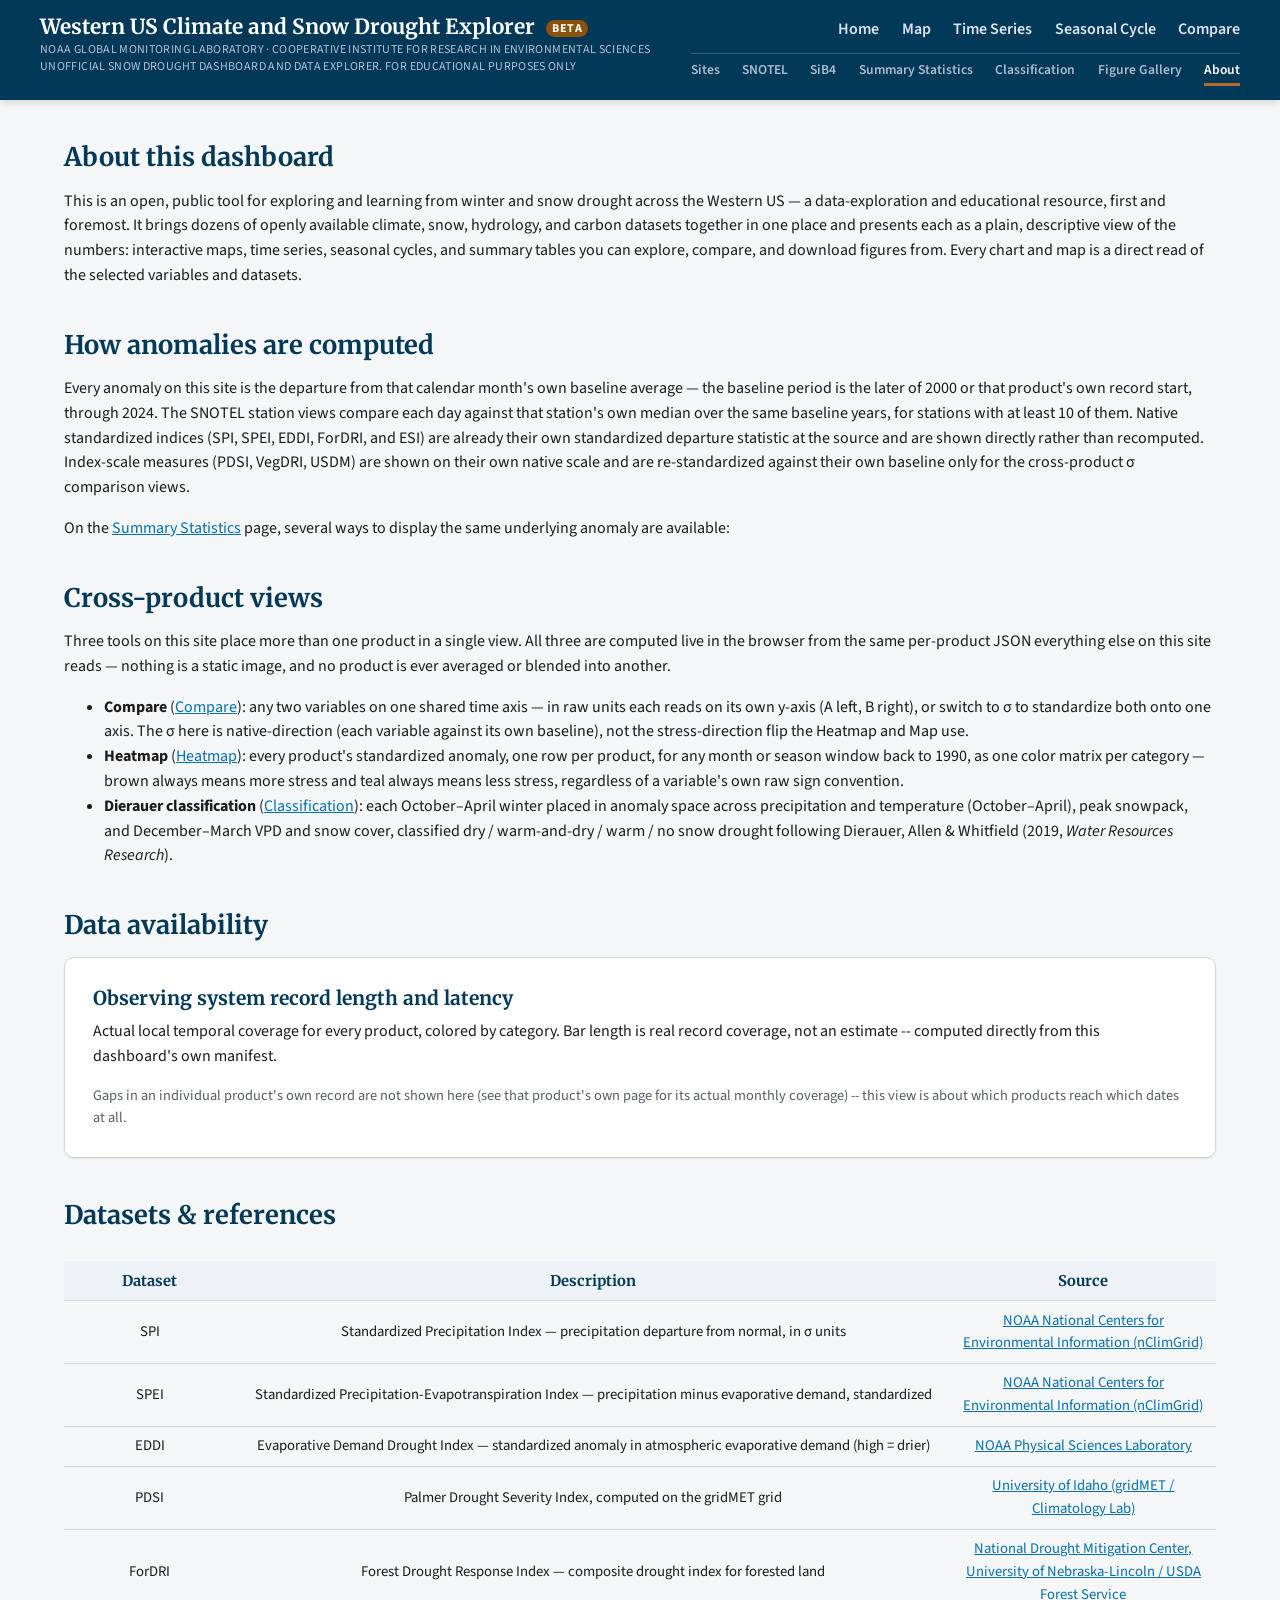
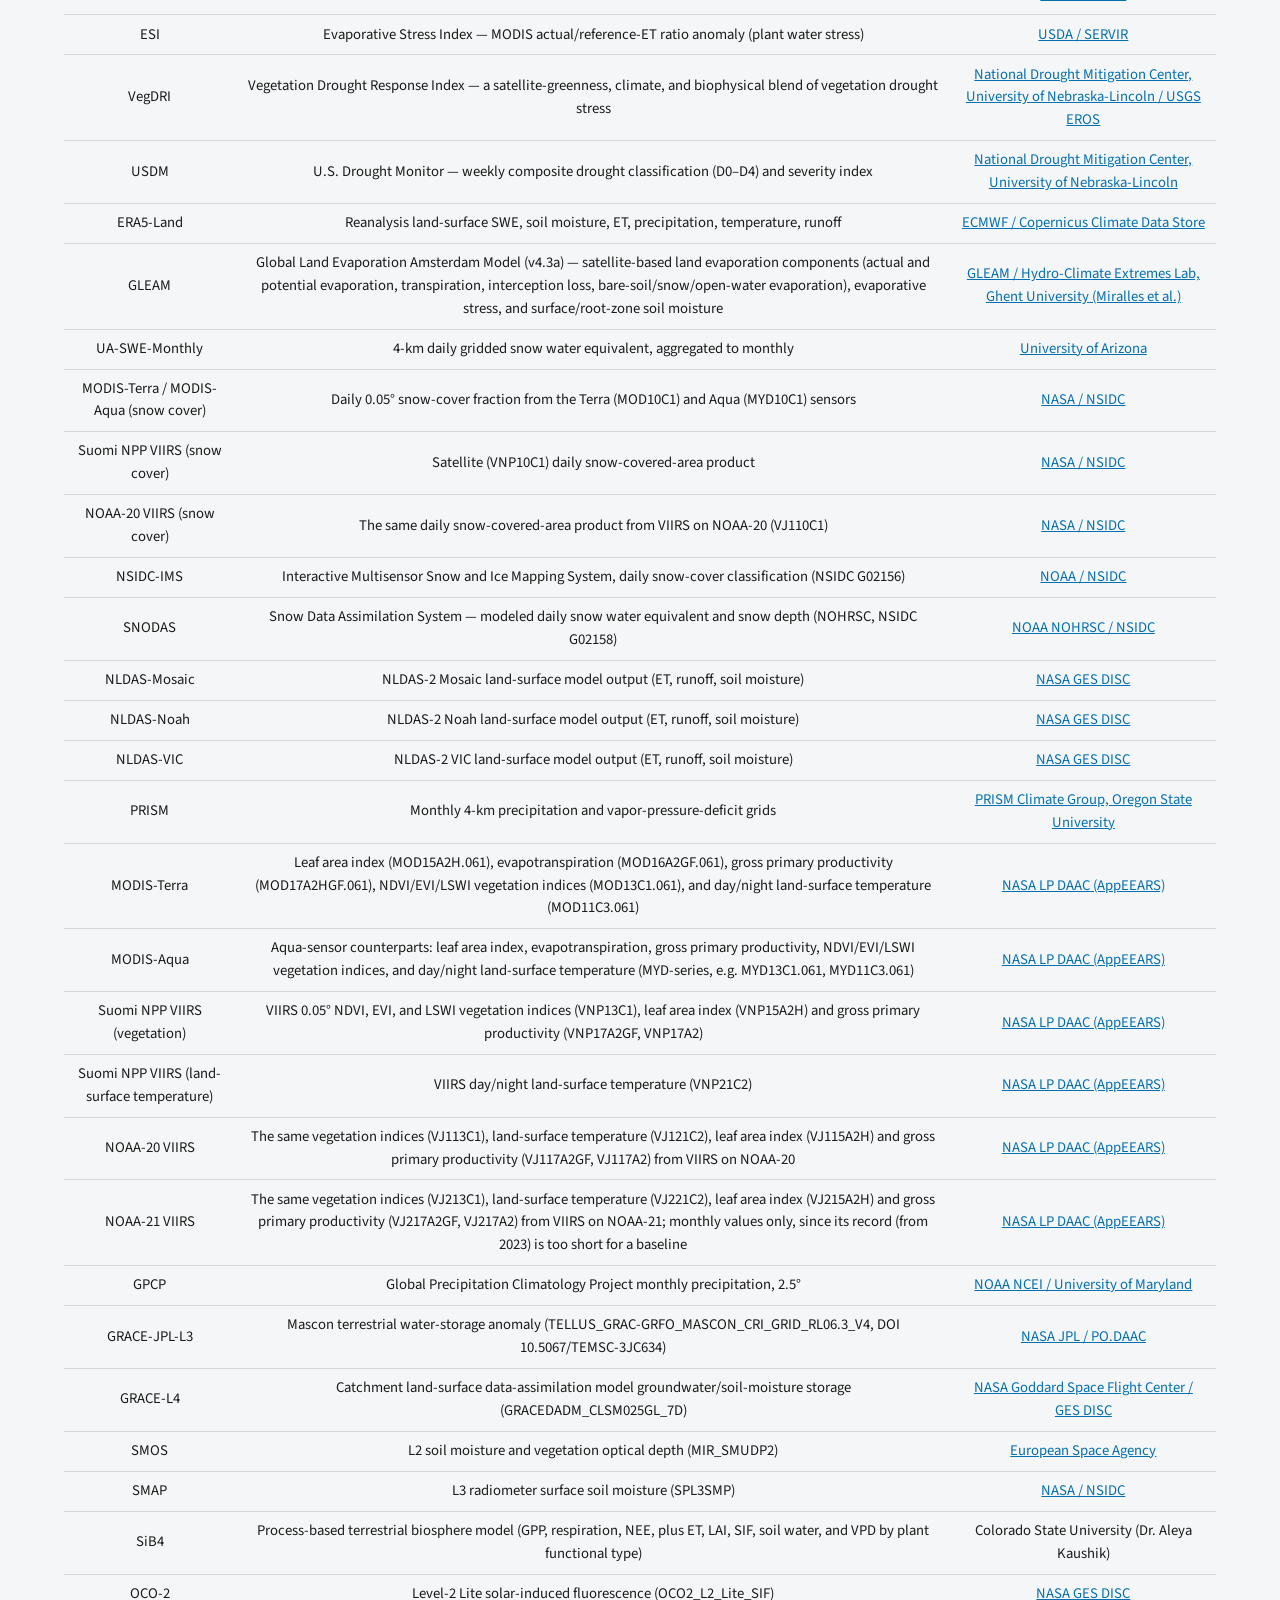
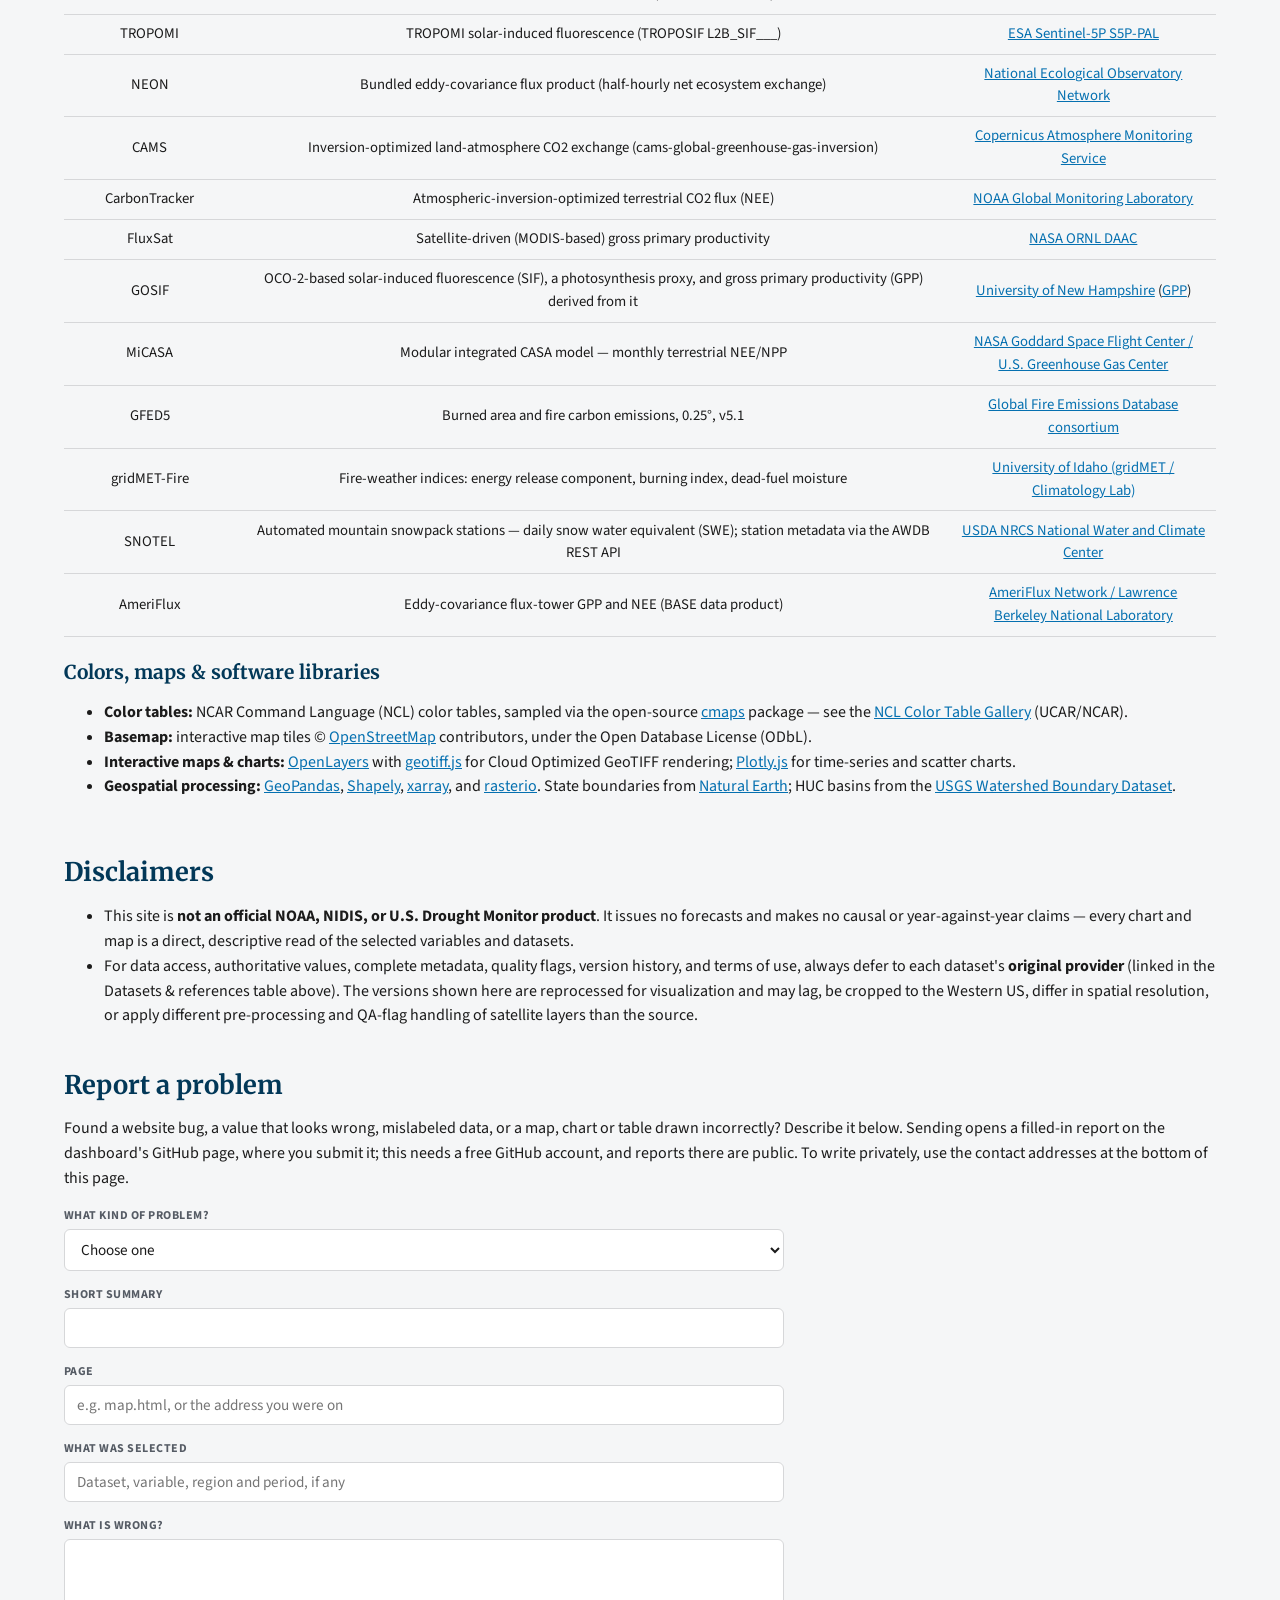
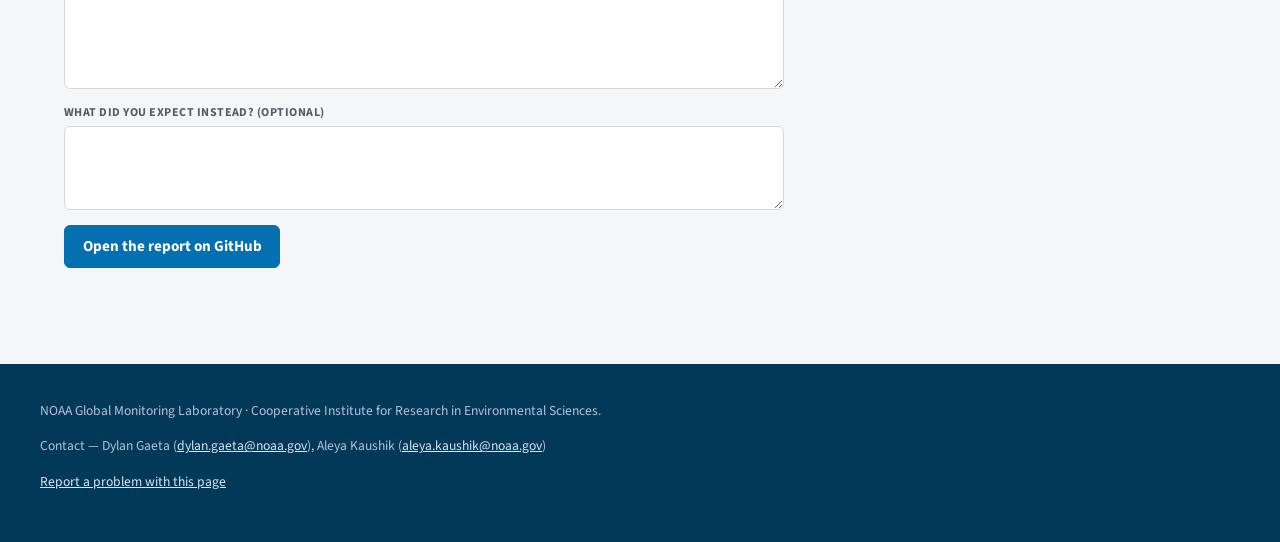
==== about.html @ 4534edc2 "Problem-report form on the About page: opens a filled-in GitHub issue (feedback issue form, feedback" ====
<!DOCTYPE html>
<html lang="en">
<head>
<meta charset="UTF-8">
<meta name="viewport" content="width=device-width, initial-scale=1.0">
<meta name="description" content="Methodology, data sources, and references for the Western US Climate and Snow Drought Explorer -- an unofficial, descriptive-only research dashboard.">
<title>About &mdash; Western US Climate and Snow Drought Explorer</title>
<link rel="icon" href="data:image/svg+xml,%3Csvg xmlns='http://www.w3.org/2000/svg' viewBox='0 0 24 24'%3E%3Cg stroke='%23162e51' stroke-width='2' stroke-linecap='round'%3E%3Cline x1='12' y1='2' x2='12' y2='22'/%3E%3Cline x1='4' y1='6' x2='20' y2='18'/%3E%3Cline x1='4' y1='18' x2='20' y2='6'/%3E%3C/g%3E%3C/svg%3E">
<link rel="preconnect" href="https://fonts.googleapis.com">
<link href="https://fonts.googleapis.com/css2?family=Source+Sans+Pro:wght@400;600;700&family=Merriweather:wght@700;900&display=swap" rel="stylesheet">
<link rel="stylesheet" href="css/style.css?v=5ee17f231b">
<script src="https://cdn.plot.ly/plotly-2.35.2.min.js"></script>
</head>
<body>

<header class="site-header">
  <div class="header-inner">
    <h1 class="wordmark-h1"><a class="wordmark" href="home.html">Western US Climate and Snow Drought Explorer <span class="beta-tag">BETA</span>
      <small>NOAA Global Monitoring Laboratory &middot; Cooperative Institute for Research in Environmental Sciences</small>
      <small>Unofficial snow drought dashboard and data explorer. For educational purposes only</small>
    </a></h1>
    <button class="nav-toggle" id="nav-toggle" type="button" aria-label="Toggle navigation" aria-expanded="false" aria-controls="site-nav"><span></span><span></span><span></span></button>
        <nav class="site-nav" id="site-nav">
      <div class="nav-primary">
        <a href="home.html">Home</a>
        <a href="map.html">Map</a>
        <a href="explore.html">Time Series</a>
        <a href="seasonal.html">Seasonal Cycle</a>
        <a href="compare.html">Compare</a>
      </div>
      <div class="nav-secondary">
        <a href="sites.html">Sites</a>
        <a href="snotel.html">SNOTEL</a>
        <a href="sib4.html">SiB4</a>
        <a href="data.html">Summary Statistics</a>
        <a href="classification.html">Classification</a>
        <a href="gallery.html">Figure Gallery</a>
        <a href="about.html" class="active">About</a>
      </div>
    </nav>
  </div>
</header>

<main>

  <section id="what-this-is">
    <h2>About this dashboard</h2>
    <p>
      This is an open, public tool for exploring and learning from winter and
      snow drought across the Western US &mdash; a data-exploration and
      educational resource, first and foremost. It brings dozens of openly
      available climate, snow, hydrology, and carbon datasets together in one
      place and presents each as a plain, descriptive view of the numbers:
      interactive maps, time series, seasonal cycles, and summary tables you
      can explore, compare, and download figures from. Every chart and map is a
      direct read of the selected variables and datasets.
    </p>
  </section>

  <section id="methodology">
    <h2>How anomalies are computed</h2>
    <p>
      Every anomaly on this site is the departure from that calendar
      month's own baseline average &mdash; the baseline period is the
      later of 2000 or that product's own record start, through 2024. The
      SNOTEL station views compare each day against that station's own median
      over the same baseline years, for stations with at least 10 of them.
      Native standardized indices (SPI, SPEI, EDDI, ForDRI, and ESI)
      are already their own standardized departure statistic at the source
      and are shown directly rather than recomputed. Index-scale measures
      (PDSI, VegDRI, USDM) are shown on their own native scale and are
      re-standardized against their own baseline only for the cross-product
      &sigma; comparison views.
    </p>
    <p>
      On the <a href="data.html">Summary Statistics</a> page, several ways to display the
      same underlying anomaly are available:
    </p>
    <ul id="value-type-list"></ul>
  </section>

  <section id="cross-product-methodology">
    <h2>Cross-product views</h2>
    <p>
      Three tools on this site place more than one product in a single view.
      All three are computed live in the browser from the same
      per-product JSON everything else on this site reads &mdash; nothing is
      a static image, and no product is ever averaged or blended into
      another.
    </p>
    <ul>
      <li><strong>Compare</strong>
        (<a href="compare.html">Compare</a>): any two variables on one shared
        time axis &mdash; in raw units each reads on its own y-axis (A left, B
        right), or switch to &sigma; to standardize both onto one axis. The
        &sigma; here is native-direction (each variable against its own
        baseline), not the stress-direction flip the Heatmap and Map use.</li>
      <li><strong>Heatmap</strong> (<a href="heatmaps.html">Heatmap</a>):
        every product's standardized anomaly, one row per product, for any
        month or season window back to 1990, as one color matrix per
        category &mdash; brown always means more stress and teal always means
        less stress, regardless of a variable's own raw sign convention.</li>
      <li><strong>Dierauer classification</strong>
        (<a href="classification.html">Classification</a>): each
        October&ndash;April winter placed in anomaly space across
        precipitation and temperature (October&ndash;April), peak snowpack,
        and December&ndash;March VPD and snow cover, classified dry /
        warm-and-dry / warm
        / no snow drought following Dierauer, Allen &amp; Whitfield (2019,
        <em>Water Resources Research</em>).</li>
    </ul>
  </section>

  <section id="observational-coverage">
    <h2>Data availability</h2>
    <div class="panel finding-card">
      <h3>Observing system record length and latency</h3>
      <p>Actual local temporal coverage for every product,
        colored by category. Bar length is real record coverage, not an
        estimate -- computed directly from this dashboard's own manifest.</p>
      <div id="coverage-chart"></div>
      <p class="finding-note">Gaps in an individual product's own record are not shown here (see that product's own page for its actual monthly coverage) -- this view is about which products reach which dates at all.</p>
    </div>
  </section>

  <section id="references">
    <h2>Datasets &amp; references</h2>
    <div style="overflow-x:auto;">
      <table class="headline-table">
        <thead><tr><th>Dataset</th><th>Description</th><th>Source</th></tr></thead>
        <tbody>
          <tr><td>SPI</td><td>Standardized Precipitation Index &mdash; precipitation departure from normal, in &sigma; units</td><td><a href="https://www.drought.gov/data-maps-tools/us-gridded-standardized-precipitation-index-spi-nclimgrid-monthly" target="_blank" rel="noopener">NOAA National Centers for Environmental Information (nClimGrid)</a></td></tr>
          <tr><td>SPEI</td><td>Standardized Precipitation-Evapotranspiration Index &mdash; precipitation minus evaporative demand, standardized</td><td><a href="https://www.drought.gov/data-maps-tools/us-gridded-standardized-precipitation-index-spei-nclimgrid-monthly" target="_blank" rel="noopener">NOAA National Centers for Environmental Information (nClimGrid)</a></td></tr>
          <tr><td>EDDI</td><td>Evaporative Demand Drought Index &mdash; standardized anomaly in atmospheric evaporative demand (high = drier)</td><td><a href="https://psl.noaa.gov/eddi/" target="_blank" rel="noopener">NOAA Physical Sciences Laboratory</a></td></tr>
          <tr><td>PDSI</td><td>Palmer Drought Severity Index, computed on the gridMET grid</td><td><a href="https://www.drought.gov/data-maps-tools/us-gridded-palmer-drought-severity-index-pdsi-gridmet" target="_blank" rel="noopener">University of Idaho (gridMET / Climatology Lab)</a></td></tr>
          <tr><td>ForDRI</td><td>Forest Drought Response Index &mdash; composite drought index for forested land</td><td><a href="https://fordri.unl.edu" target="_blank" rel="noopener">National Drought Mitigation Center, University of Nebraska-Lincoln / USDA Forest Service</a></td></tr>
          <tr><td>ESI</td><td>Evaporative Stress Index &mdash; MODIS actual/reference-ET ratio anomaly (plant water stress)</td><td><a href="https://gis1.servirglobal.net/data/esi" target="_blank" rel="noopener">USDA / SERVIR</a></td></tr>
          <tr><td>VegDRI</td><td>Vegetation Drought Response Index &mdash; a satellite-greenness, climate, and biophysical blend of vegetation drought stress</td><td><a href="https://vegdri.unl.edu/" target="_blank" rel="noopener">National Drought Mitigation Center, University of Nebraska-Lincoln / USGS EROS</a></td></tr>
          <tr><td>USDM</td><td>U.S. Drought Monitor &mdash; weekly composite drought classification (D0&ndash;D4) and severity index</td><td><a href="https://droughtmonitor.unl.edu/" target="_blank" rel="noopener">National Drought Mitigation Center, University of Nebraska-Lincoln</a></td></tr>
          <tr><td>ERA5-Land</td><td>Reanalysis land-surface SWE, soil moisture, ET, precipitation, temperature, runoff</td><td><a href="https://cds.climate.copernicus.eu/" target="_blank" rel="noopener">ECMWF / Copernicus Climate Data Store</a></td></tr>
          <tr><td>GLEAM</td><td>Global Land Evaporation Amsterdam Model (v4.3a) &mdash; satellite-based land evaporation components (actual and potential evaporation, transpiration, interception loss, bare-soil/snow/open-water evaporation), evaporative stress, and surface/root-zone soil moisture</td><td><a href="https://www.gleam.eu/" target="_blank" rel="noopener">GLEAM / Hydro-Climate Extremes Lab, Ghent University (Miralles et al.)</a></td></tr>
          <tr><td>UA-SWE-Monthly</td><td>4-km daily gridded snow water equivalent, aggregated to monthly</td><td><a href="https://climate.arizona.edu/data/UA_SWE/DailyData_4km" target="_blank" rel="noopener">University of Arizona</a></td></tr>
          <tr><td>MODIS-Terra / MODIS-Aqua (snow cover)</td><td>Daily 0.05&deg; snow-cover fraction from the Terra (MOD10C1) and Aqua (MYD10C1) sensors</td><td><a href="https://nsidc.org/data/mod10c1" target="_blank" rel="noopener">NASA / NSIDC</a></td></tr>
          <tr><td>Suomi NPP VIIRS (snow cover)</td><td>Satellite (VNP10C1) daily snow-covered-area product</td><td><a href="https://nsidc.org/data/vnp10c1" target="_blank" rel="noopener">NASA / NSIDC</a></td></tr>
          <tr><td>NOAA-20 VIIRS (snow cover)</td><td>The same daily snow-covered-area product from VIIRS on NOAA-20 (VJ110C1)</td><td><a href="https://nsidc.org/data/vj110c1" target="_blank" rel="noopener">NASA / NSIDC</a></td></tr>
          <tr><td>NSIDC-IMS</td><td>Interactive Multisensor Snow and Ice Mapping System, daily snow-cover classification (NSIDC G02156)</td><td><a href="https://nsidc.org/data/g02156" target="_blank" rel="noopener">NOAA / NSIDC</a></td></tr>
          <tr><td>SNODAS</td><td>Snow Data Assimilation System &mdash; modeled daily snow water equivalent and snow depth (NOHRSC, NSIDC G02158)</td><td><a href="https://nsidc.org/data/g02158" target="_blank" rel="noopener">NOAA NOHRSC / NSIDC</a></td></tr>
          <tr><td>NLDAS-Mosaic</td><td>NLDAS-2 Mosaic land-surface model output (ET, runoff, soil moisture)</td><td><a href="https://ldas.gsfc.nasa.gov/nldas" target="_blank" rel="noopener">NASA GES DISC</a></td></tr>
          <tr><td>NLDAS-Noah</td><td>NLDAS-2 Noah land-surface model output (ET, runoff, soil moisture)</td><td><a href="https://ldas.gsfc.nasa.gov/nldas" target="_blank" rel="noopener">NASA GES DISC</a></td></tr>
          <tr><td>NLDAS-VIC</td><td>NLDAS-2 VIC land-surface model output (ET, runoff, soil moisture)</td><td><a href="https://ldas.gsfc.nasa.gov/nldas" target="_blank" rel="noopener">NASA GES DISC</a></td></tr>
          <tr><td>PRISM</td><td>Monthly 4-km precipitation and vapor-pressure-deficit grids</td><td><a href="https://prism.oregonstate.edu/" target="_blank" rel="noopener">PRISM Climate Group, Oregon State University</a></td></tr>
          <tr><td>MODIS-Terra</td><td>Leaf area index (MOD15A2H.061), evapotranspiration (MOD16A2GF.061), gross primary productivity (MOD17A2HGF.061), NDVI/EVI/LSWI vegetation indices (MOD13C1.061), and day/night land-surface temperature (MOD11C3.061)</td><td><a href="https://appeears.earthdatacloud.nasa.gov/" target="_blank" rel="noopener">NASA LP DAAC (AppEEARS)</a></td></tr>
          <tr><td>MODIS-Aqua</td><td>Aqua-sensor counterparts: leaf area index, evapotranspiration, gross primary productivity, NDVI/EVI/LSWI vegetation indices, and day/night land-surface temperature (MYD-series, e.g. MYD13C1.061, MYD11C3.061)</td><td><a href="https://appeears.earthdatacloud.nasa.gov/" target="_blank" rel="noopener">NASA LP DAAC (AppEEARS)</a></td></tr>
          <tr><td>Suomi NPP VIIRS (vegetation)</td><td>VIIRS 0.05&deg; NDVI, EVI, and LSWI vegetation indices (VNP13C1), leaf area index (VNP15A2H) and gross primary productivity (VNP17A2GF, VNP17A2)</td><td><a href="https://appeears.earthdatacloud.nasa.gov/" target="_blank" rel="noopener">NASA LP DAAC (AppEEARS)</a></td></tr>
          <tr><td>Suomi NPP VIIRS (land-surface temperature)</td><td>VIIRS day/night land-surface temperature (VNP21C2)</td><td><a href="https://appeears.earthdatacloud.nasa.gov/" target="_blank" rel="noopener">NASA LP DAAC (AppEEARS)</a></td></tr>
          <tr><td>NOAA-20 VIIRS</td><td>The same vegetation indices (VJ113C1), land-surface temperature (VJ121C2), leaf area index (VJ115A2H) and gross primary productivity (VJ117A2GF, VJ117A2) from VIIRS on NOAA-20</td><td><a href="https://appeears.earthdatacloud.nasa.gov/" target="_blank" rel="noopener">NASA LP DAAC (AppEEARS)</a></td></tr>
          <tr><td>NOAA-21 VIIRS</td><td>The same vegetation indices (VJ213C1), land-surface temperature (VJ221C2), leaf area index (VJ215A2H) and gross primary productivity (VJ217A2GF, VJ217A2) from VIIRS on NOAA-21; monthly values only, since its record (from 2023) is too short for a baseline</td><td><a href="https://appeears.earthdatacloud.nasa.gov/" target="_blank" rel="noopener">NASA LP DAAC (AppEEARS)</a></td></tr>
          <tr><td>GPCP</td><td>Global Precipitation Climatology Project monthly precipitation, 2.5&deg;</td><td><a href="https://www.ncei.noaa.gov/products/global-precipitation-climatology-project" target="_blank" rel="noopener">NOAA NCEI / University of Maryland</a></td></tr>
          <tr><td>GRACE-JPL-L3</td><td>Mascon terrestrial water-storage anomaly (TELLUS_GRAC-GRFO_MASCON_CRI_GRID_RL06.3_V4, DOI 10.5067/TEMSC-3JC634)</td><td><a href="https://podaac.jpl.nasa.gov/dataset/TELLUS_GRAC-GRFO_MASCON_CRI_GRID_RL06.3_V4" target="_blank" rel="noopener">NASA JPL / PO.DAAC</a></td></tr>
          <tr><td>GRACE-L4</td><td>Catchment land-surface data-assimilation model groundwater/soil-moisture storage (GRACEDADM_CLSM025GL_7D)</td><td><a href="https://earth.gsfc.nasa.gov/hydro/data/groundwater-and-soil-moisture-conditions-grace-data-assimilation" target="_blank" rel="noopener">NASA Goddard Space Flight Center / GES DISC</a></td></tr>
          <tr><td>SMOS</td><td>L2 soil moisture and vegetation optical depth (MIR_SMUDP2)</td><td><a href="https://earth.esa.int/eogateway/missions/smos" target="_blank" rel="noopener">European Space Agency</a></td></tr>
          <tr><td>SMAP</td><td>L3 radiometer surface soil moisture (SPL3SMP)</td><td><a href="https://nsidc.org/data/spl3smp" target="_blank" rel="noopener">NASA / NSIDC</a></td></tr>
          <tr><td>SiB4</td><td>Process-based terrestrial biosphere model (GPP, respiration, NEE, plus ET, LAI, SIF, soil water, and VPD by plant functional type)</td><td>Colorado State University (Dr. Aleya Kaushik)</td></tr>
          <tr><td>OCO-2</td><td>Level-2 Lite solar-induced fluorescence (OCO2_L2_Lite_SIF)</td><td><a href="https://disc.gsfc.nasa.gov/" target="_blank" rel="noopener">NASA GES DISC</a></td></tr>
          <tr><td>TROPOMI</td><td>TROPOMI solar-induced fluorescence (TROPOSIF L2B_SIF___)</td><td><a href="https://s5p-pal.com/" target="_blank" rel="noopener">ESA Sentinel-5P S5P-PAL</a></td></tr>
          <tr><td>NEON</td><td>Bundled eddy-covariance flux product (half-hourly net ecosystem exchange)</td><td><a href="https://data.neonscience.org/data-products/DP4.00200.001" target="_blank" rel="noopener">National Ecological Observatory Network</a></td></tr>
          <tr><td>CAMS</td><td>Inversion-optimized land-atmosphere CO2 exchange (cams-global-greenhouse-gas-inversion)</td><td><a href="https://ads.atmosphere.copernicus.eu/" target="_blank" rel="noopener">Copernicus Atmosphere Monitoring Service</a></td></tr>
          <tr><td>CarbonTracker</td><td>Atmospheric-inversion-optimized terrestrial CO2 flux (NEE)</td><td><a href="https://gml.noaa.gov/ccgg/carbontracker/" target="_blank" rel="noopener">NOAA Global Monitoring Laboratory</a></td></tr>
          <tr><td>FluxSat</td><td>Satellite-driven (MODIS-based) gross primary productivity</td><td><a href="https://www.earthdata.nasa.gov/data/catalog/ornl-cloud-fluxsat-gpp-fpar-1835-2" target="_blank" rel="noopener">NASA ORNL DAAC</a></td></tr>
          <tr><td>GOSIF</td><td>OCO-2-based solar-induced fluorescence (SIF), a photosynthesis proxy, and gross primary productivity (GPP) derived from it</td><td><a href="https://data.globalecology.unh.edu/data/GOSIF_v3/Monthly/" target="_blank" rel="noopener">University of New Hampshire</a> (<a href="https://data.globalecology.unh.edu/data/GOSIF-GPP_v3/Monthly/Mean/" target="_blank" rel="noopener">GPP</a>)</td></tr>
          <tr><td>MiCASA</td><td>Modular integrated CASA model &mdash; monthly terrestrial NEE/NPP</td><td><a href="https://earth.gov/ghgcenter/data-catalog/micasa-carbonflux-grid-v1" target="_blank" rel="noopener">NASA Goddard Space Flight Center / U.S. Greenhouse Gas Center</a></td></tr>
          <tr><td>GFED5</td><td>Burned area and fire carbon emissions, 0.25&deg;, v5.1</td><td><a href="https://www.globalfiredata.org/data.html" target="_blank" rel="noopener">Global Fire Emissions Database consortium</a></td></tr>
          <tr><td>gridMET-Fire</td><td>Fire-weather indices: energy release component, burning index, dead-fuel moisture</td><td><a href="https://www.northwestknowledge.net/metdata/data" target="_blank" rel="noopener">University of Idaho (gridMET / Climatology Lab)</a></td></tr>
          <tr><td>SNOTEL</td><td>Automated mountain snowpack stations &mdash; daily snow water equivalent (SWE); station metadata via the AWDB REST API</td><td><a href="https://www.nrcs.usda.gov/wps/portal/wcc/home/" target="_blank" rel="noopener">USDA NRCS National Water and Climate Center</a></td></tr>
          <tr><td>AmeriFlux</td><td>Eddy-covariance flux-tower GPP and NEE (BASE data product)</td><td><a href="https://ameriflux.lbl.gov/" target="_blank" rel="noopener">AmeriFlux Network / Lawrence Berkeley National Laboratory</a></td></tr>
        </tbody>
      </table>

      <h3>Colors, maps &amp; software libraries</h3>
      <ul>
        <li><strong>Color tables:</strong> NCAR Command Language (NCL) color tables, sampled via the open-source <a href="https://github.com/hhuangwx/cmaps" target="_blank" rel="noopener">cmaps</a> package &mdash; see the <a href="https://www.ncl.ucar.edu/Document/Graphics/color_table_gallery.shtml" target="_blank" rel="noopener">NCL Color Table Gallery</a> (UCAR/NCAR).</li>
        <li><strong>Basemap:</strong> interactive map tiles &copy; <a href="https://www.openstreetmap.org/copyright" target="_blank" rel="noopener">OpenStreetMap</a> contributors, under the Open Database License (ODbL).</li>
        <li><strong>Interactive maps &amp; charts:</strong> <a href="https://openlayers.org/" target="_blank" rel="noopener">OpenLayers</a> with <a href="https://geotiffjs.github.io/" target="_blank" rel="noopener">geotiff.js</a> for Cloud Optimized GeoTIFF rendering; <a href="https://plotly.com/javascript/" target="_blank" rel="noopener">Plotly.js</a> for time-series and scatter charts.</li>
        <li><strong>Geospatial processing:</strong> <a href="https://geopandas.org/" target="_blank" rel="noopener">GeoPandas</a>, <a href="https://shapely.readthedocs.io/" target="_blank" rel="noopener">Shapely</a>, <a href="https://xarray.dev/" target="_blank" rel="noopener">xarray</a>, and <a href="https://rasterio.readthedocs.io/" target="_blank" rel="noopener">rasterio</a>. State boundaries from <a href="https://www.naturalearthdata.com/" target="_blank" rel="noopener">Natural Earth</a>; HUC basins from the <a href="https://www.usgs.gov/national-hydrography/watershed-boundary-dataset" target="_blank" rel="noopener">USGS Watershed Boundary Dataset</a>.</li>
      </ul>
    </div>
  </section>

  <section id="disclaimers">
    <h2>Disclaimers</h2>
    <ul>
      <li>This site is <strong>not an official NOAA, NIDIS, or U.S. Drought
        Monitor product</strong>. It issues no forecasts and makes no causal or
        year-against-year claims &mdash; every chart and map is a direct,
        descriptive read of the selected variables and datasets.</li>
      <li>For data access, authoritative values, complete metadata, quality
        flags, version history, and terms of use, always defer to each
        dataset's <strong>original provider</strong> (linked in the Datasets
        &amp; references table above). The versions shown here are reprocessed
        for visualization and may lag, be cropped to the Western US, differ in
        spatial resolution, or apply different pre-processing and QA-flag
        handling of satellite layers than the source.</li>
    </ul>
  </section>

  <section id="feedback">
    <h2>Report a problem</h2>
    <p>Found a website bug, a value that looks wrong, mislabeled data, or a map,
      chart or table drawn incorrectly? Describe it below. Sending opens a
      filled-in report on the dashboard's GitHub page, where you submit it; this
      needs a free GitHub account, and reports there are public. To write
      privately, use the contact addresses at the bottom of this page.</p>
    <form id="feedback-form" class="feedback-form">
      <label class="select-field">What kind of problem?
        <select id="feedback-category" required>
          <option value="">Choose one</option>
          <option value="Website bug (a page, map or chart is broken or does not load)">Website bug: a page, map or chart is broken or does not load</option>
          <option value="Data issue (values look wrong or are missing)">Data issue: values look wrong or are missing</option>
          <option value="Mislabeled data (wrong name, units, dates or region)">Mislabeled data: wrong name, units, dates or region</option>
          <option value="Incorrectly displayed data (a map, chart or table draws it wrong)">Incorrectly displayed data: a map, chart or table draws it wrong</option>
          <option value="Other">Other</option>
        </select>
      </label>
      <label class="select-field">Short summary
        <input id="feedback-title" type="text" maxlength="120" required>
      </label>
      <label class="select-field">Page
        <input id="feedback-page" type="text" maxlength="500" placeholder="e.g. map.html, or the address you were on">
      </label>
      <label class="select-field">What was selected
        <input id="feedback-selection" type="text" maxlength="500" placeholder="Dataset, variable, region and period, if any">
      </label>
      <label class="select-field">What is wrong?
        <textarea id="feedback-details" rows="6" maxlength="4000" required></textarea>
      </label>
      <label class="select-field">What did you expect instead? (optional)
        <textarea id="feedback-expected" rows="3" maxlength="1500"></textarea>
      </label>
      <button type="submit" class="feedback-submit">Open the report on GitHub</button>
    </form>
  </section>

</main>

<footer class="site-footer">
  <div class="footer-inner">
    <p>
      NOAA Global Monitoring Laboratory &middot; Cooperative Institute for
      Research in Environmental Sciences.
    </p>
    <p id="contact">
      Contact &mdash;
      Dylan Gaeta (<a href="mailto:dylan.gaeta@noaa.gov">dylan.gaeta@noaa.gov</a>),
      Aleya Kaushik (<a href="mailto:aleya.kaushik@noaa.gov">aleya.kaushik@noaa.gov</a>)
    </p>
  </div>
</footer>

<script src="js/common.js?v=437112bcc3"></script>
<script src="js/about.js?v=b6d6445234"></script>
</body>
</html>
---- css/style.css ----
/* Design tokens drawn from NCL's precip_diff_12lev diverging colormap
   (brown=dry -> white -> blue/navy=wet) -- the same ramp used for the
   moisture anomaly maps and the snowdrought.org welcome border, so the
   site's chrome reads the same palette as the dry-wet science it presents.
   No NOAA, NIDIS, or NSIDC logos/seals reproduced; this is an independent
   research site, not an official federal page, so no .gov trust banner. */
:root {
  --navy: #023858;
  --blue: #3a86bc;
  --blue-dark: #0570b0;
  --gold: #b66a28;
  --bg: #f5f6f7;
  --bg-panel: #ffffff;
  --border: #d6d7d9;
  --text: #1b1b1b;
  --text-muted: #565c65;

  --cat-drought: #8C6D31;
  --cat-snow: #56B4E9;
  --cat-climate: #C43C39;
  --cat-precipitation: #1F4E79;
  --cat-soil_moisture: #2878B5;
  --cat-vegetation: #228B22;
  --cat-fire: #4D4D4D;

  --font-heading: 'Merriweather', Georgia, serif;
  --font-body: 'Source Sans Pro', -apple-system, BlinkMacSystemFont, 'Segoe UI', sans-serif;

  --radius-sm: 6px;
  --radius-md: 10px;
  --shadow-sm: 0 1px 2px rgba(2, 56, 88, 0.06), 0 1px 1px rgba(2, 56, 88, 0.04);
  --shadow-md: 0 4px 12px rgba(2, 56, 88, 0.10), 0 1px 3px rgba(2, 56, 88, 0.08);
  --shadow-focus: 0 0 0 3px rgba(58, 134, 188, 0.28);
  --transition: 150ms ease;
}

* { box-sizing: border-box; }

:focus-visible {
  outline: 2px solid var(--blue);
  outline-offset: 2px;
}

html { scroll-behavior: smooth; }

body {
  margin: 0;
  font-family: var(--font-body);
  font-size: 16px;
  line-height: 1.55;
  color: var(--text);
  background: var(--bg);
}

h1, h2, h3, h4 { font-family: var(--font-heading); color: var(--navy); line-height: 1.25; }
h1 { font-size: 2.3rem; margin: 0 0 0.4em; }
h2 { font-size: 1.6rem; margin: 1.6em 0 0.6em; }
h3 { font-size: 1.2rem; margin: 1.2em 0 0.5em; }
p { margin: 0 0 1em; }
a { color: var(--blue-dark); transition: color var(--transition); }
a:hover { color: var(--navy); }

.site-header {
  background: var(--navy);
  color: #fff;
  padding: 0.9rem 1.5rem;
  box-shadow: 0 2px 8px rgba(0, 0, 0, 0.15);
  position: sticky;
  top: 0;
  z-index: 10;
}
.site-header .header-inner {
  max-width: 1200px;
  margin: 0 auto;
  display: flex;
  align-items: baseline;
  justify-content: space-between;
  flex-wrap: wrap;
  gap: 0.5rem 1.5rem;
}
.site-header .wordmark {
  font-family: var(--font-heading);
  font-size: 1.3rem;
  font-weight: 700;
  color: #fff;
  text-decoration: none;
}
/* Wraps the wordmark link in a real <h1> for accessibility (every page was
   missing a level-one heading) without affecting layout at all -- the h1's
   own box is removed from the flow, so header-inner's flex layout treats
   the <a> inside it exactly as before. */
.wordmark-h1 { display: contents; }
.beta-tag {
  display: inline-block;
  vertical-align: middle;
  margin-left: 0.4rem;
  padding: 0.1em 0.5em;
  font-family: var(--font-body);
  font-size: 0.75rem;
  font-weight: 700;
  letter-spacing: 0.04em;
  /* navy-on-gold measured 3.79:1, below WCAG AA's 4.5:1 for this font size.
     white on a darker BrBG brown stop (matplotlib f=0.1, one step darker
     than --gold's f=0.2) measures 6.37:1 -- stays in the same dry/wet brown
     family, doesn't touch --gold itself since that's used elsewhere for
     accents that aren't a text/background contrast pair. */
  color: #fff;
  background: #8c510a;
  border-radius: 999px;
}
.site-header .wordmark small {
  display: block;
  font-family: var(--font-body);
  font-size: 0.75rem;
  font-weight: 400;
  color: #b6c2d9;
  letter-spacing: 0.03em;
  text-transform: uppercase;
  margin-top: 2px;
}
/* Two-tier nav: primary views (Home/Map/Time Series/Seasonal/Compare) on the
   top row, the specialized and reference pages on a smaller muted row below,
   both right-aligned beside the wordmark. Twelve items never fit one flat
   inline row on a normal desktop, and splitting by role reads better than a
   ragged wrap. */
.site-nav {
  display: flex;
  flex-direction: column;
  align-items: flex-end;
  gap: 0.3rem;
}
.nav-primary, .nav-secondary {
  display: flex;
  flex-wrap: wrap;
  justify-content: flex-end;
  gap: 0 1.4rem;
}
.nav-secondary {
  padding-top: 0.3rem;
  border-top: 1px solid rgba(255, 255, 255, 0.18);
}
.site-nav a {
  color: #dce4f0;
  text-decoration: none;
  font-weight: 600;
  padding-bottom: 3px;
  border-bottom: 3px solid transparent;
}
.nav-primary a { font-size: 1rem; }
.nav-secondary a { font-size: 0.85rem; color: #aebbd2; }
.site-nav a:hover, .site-nav a.active {
  color: #fff;
  border-bottom-color: var(--gold);
}

.nav-toggle {
  display: none;
  width: 34px;
  height: 34px;
  padding: 0;
  border: none;
  background: transparent;
  cursor: pointer;
  flex-direction: column;
  justify-content: center;
  align-items: center;
  gap: 5px;
}
.nav-toggle span {
  display: block;
  width: 24px;
  height: 2px;
  background: #fff;
  border-radius: 1px;
}
@media (max-width: 900px) {
  .nav-toggle { display: flex; }
  .site-nav {
    display: none;
    flex-basis: 100%;
    align-items: stretch;
    gap: 0;
    margin-top: 0.6rem;
    padding-top: 0.6rem;
    border-top: 1px solid rgba(255, 255, 255, 0.15);
  }
  .site-nav.open { display: flex; }
  /* Collapse both tiers into one stacked list -- display:contents drops the
     tier wrappers so every link becomes a direct column child. */
  .nav-primary, .nav-secondary {
    display: contents;
  }
  .site-nav a {
    padding: 0.6rem 0.2rem;
    font-size: 0.95rem;
    border-bottom: 1px solid rgba(255, 255, 255, 0.08);
  }
  .nav-secondary a { color: #dce4f0; }
  .site-nav a.active { border-bottom-color: var(--gold); }
}

main { max-width: 1200px; margin: 0 auto; padding: 0 1.5rem 3rem; }
main section[id] { scroll-margin-top: 5rem; }


.panel {
  background: var(--bg-panel);
  border: 1px solid var(--border);
  border-radius: var(--radius-md);
  box-shadow: var(--shadow-sm);
  padding: 1.75rem;
  margin-bottom: 1.75rem;
}

.summary-table-scroll {
  overflow-x: auto;
  /* Cap the height and scroll vertically so the sticky thead actually pins while
     paging through a long product list (a sticky header only sticks inside a
     scroll container with a bounded height). */
  max-height: 78vh;
  overflow-y: auto;
  /* Horizontal counterpart of .compare-legend's fade cue, same rationale:
     the numeric region columns run off the right edge on mobile (844px
     table in a 269px wrapper, confirmed 2026-09) with no visual hint more
     columns are reachable by swiping. */
  background:
    linear-gradient(90deg, var(--bg-panel) 30%, rgba(255, 255, 255, 0)),
    linear-gradient(270deg, var(--bg-panel) 30%, rgba(255, 255, 255, 0)) 100% 0,
    radial-gradient(farthest-side at 0 50%, rgba(0, 0, 0, 0.15), rgba(0, 0, 0, 0)),
    radial-gradient(farthest-side at 100% 50%, rgba(0, 0, 0, 0.15), rgba(0, 0, 0, 0)) 100% 0;
  background-repeat: no-repeat;
  background-size: 24px 100%, 24px 100%, 10px 100%, 10px 100%;
  background-attachment: local, local, scroll, scroll;
}
table.headline-table {
  width: 100%;
  border-collapse: collapse;
  font-size: 0.92rem;
  margin: 1em 0;
}
table.headline-table caption { text-align: left; font-size: 0.85rem; color: var(--text-muted); margin-bottom: 0.5em; }
table.headline-table th, table.headline-table td {
  border-bottom: 1px solid var(--border);
  padding: 0.55em 0.75em;
  text-align: center;
}
table.headline-table thead th {
  background: #eef1f5;
  color: var(--navy);
  font-family: var(--font-heading);
  font-weight: 700;
  position: sticky;
  top: 0;
  white-space: nowrap; /* region codes like "CO-UT-WY" otherwise wrap at the hyphen */
}
table.headline-table tbody tr:not(.group-row):hover td { background: #f7f9fb; }
table.headline-table tbody tr:not(.group-row) { transition: background var(--transition); }
/* The .stress class = this variable's own physical direction of drought/heat
   stress (not raw arithmetic sign -- e.g. EDDI/VPD/temperature stress POSITIVE,
   snow/soil-moisture/precip stress NEGATIVE); the .relief class is the opposite
   (less-stress) direction. Both are internal class names; the UI labels this
   axis "more stress" / "less stress". */
table.headline-table td.stress { color: #955910; font-weight: 600; }
.sigma-n { font-size: 0.8em; font-weight: 400; color: var(--text-muted); white-space: nowrap; }
table.headline-table td.relief { color: #0570b0; font-weight: 600; }

/* Shared checkbox legend: one toggle per series (Compare overlay datasets,
   Seasonal Cycle winter years). A checked box shows that series on the plot. */
.checkbox-legend {
  display: flex;
  flex-wrap: wrap;
  gap: 0.45rem 1.2rem;
  margin-top: 0.7rem;
}
.checkbox-legend-item {
  display: inline-flex;
  align-items: center;
  gap: 0.4rem;
  font-size: 0.95rem;
  cursor: pointer;
  user-select: none;
}
.checkbox-legend-item.is-static { cursor: default; }
.checkbox-legend-item input { cursor: pointer; margin: 0; }
.checkbox-legend-swatch {
  width: 1.25rem;
  height: 0.3rem;
  border-radius: 2px;
  display: inline-block;
  flex: none;
}

/* Map page's below-map regional summary -- raw value, standardized
   anomaly, AND rank on record together, one of the dashboard's key
   findings (Dylan, 2026-09-29: "should be displayed and integrated more
   prominently"), so it gets the same card treatment as the map image
   itself (.map-image-wrap) rather than sitting as a bare, easy-to-miss
   table directly on the page background. */
.region-table-card {
  background: #fff;
  border: 1px solid var(--border);
  border-radius: var(--radius-md);
  box-shadow: var(--shadow-sm);
  padding: 1.1rem 1.25rem;
  margin-top: 1rem;
}
.region-table-card h3 { margin-top: 0; margin-bottom: 0.3rem; }
.rank-badge {
  display: inline-block;
  padding: 0.15em 0.6em;
  border-radius: 999px;
  font-weight: 700;
  font-size: 0.85rem;
  background: #eef1f5;
  color: var(--navy);
}
.rank-badge.stress { background: #fbead2; color: #955910; }
.rank-badge.relief { background: #dce9f5; color: #045a8d; }
table.headline-table tr.group-row td {
  background: #f5f6f7;
  color: var(--navy);
  font-weight: 700;
  font-size: 0.82rem;
  text-transform: uppercase;
  letter-spacing: 0.03em;
  padding-top: 0.7em;
}

.figure-grid {
  display: grid;
  grid-template-columns: repeat(auto-fit, minmax(320px, 1fr));
  gap: 1.5rem;
}
.figure-card {
  background: var(--bg-panel);
  border: 1px solid var(--border);
  border-radius: 4px;
  overflow: hidden;
}
.figure-card img { width: 100%; display: block; }
.figure-card .caption { padding: 0.9rem 1rem; font-size: 0.92rem; color: var(--text-muted); }
.figure-card .caption strong { color: var(--text); }

/* Home page: one button per figure-type page, not a repeat of the plain
   text links a bullet list would give -- the whole card is clickable. */
.home-nav-grid {
  display: grid;
  grid-template-columns: repeat(3, 1fr);
  gap: 1.25rem;
  margin: 0.5rem 0 0;
}
@media (max-width: 860px) { .home-nav-grid { grid-template-columns: repeat(2, 1fr); } }
@media (max-width: 560px) { .home-nav-grid { grid-template-columns: 1fr; } }
/* Home cards grouped by function (Maps / Trends & cycles / Cross-product /
   Reference), each group carrying its own accent on the card left-border. */
.home-nav-section { margin: 1.75rem 0; }
.home-nav-section-title {
  font-family: var(--font-body);
  text-transform: uppercase;
  letter-spacing: 0.06em;
  font-size: 0.8rem;
  font-weight: 700;
  color: var(--text-muted);
  margin: 0 0 0.3rem;
}
.home-nav-card {
  display: block;
  background: var(--bg-panel);
  border: 1px solid var(--border);
  border-left: 4px solid var(--group-accent, var(--blue-dark));
  border-radius: var(--radius-sm);
  padding: 1rem 1.2rem;
  text-decoration: none;
  box-shadow: var(--shadow-sm);
  transition: box-shadow var(--transition), border-left-color var(--transition);
}
.home-nav-card:hover { box-shadow: var(--shadow-md); border-left-color: var(--gold); }
.home-nav-card strong {
  display: block;
  font-family: var(--font-heading);
  font-size: 1.05rem;
  color: var(--navy);
  margin-bottom: 0.3rem;
}
.home-nav-card span { display: block; font-size: 0.88rem; color: var(--text-muted); }

/* User-added seasonal-chart years (js/explore.js's explorerState.extraYears)
   -- each removable via its own x, same idea as a browser tab-group chip. */
.year-chip-row { display: flex; flex-wrap: wrap; gap: 0.4rem; margin: 0.6rem 0; }
.year-chip {
  display: inline-flex;
  align-items: center;
  gap: 0.35rem;
  padding: 0.2rem 0.3rem 0.2rem 0.6rem;
  border-radius: 999px;
  font-size: 0.85rem;
  font-weight: 600;
  color: #fff;
}
.year-chip button {
  display: inline-flex;
  align-items: center;
  justify-content: center;
  width: 1.2em;
  height: 1.2em;
  border: none;
  border-radius: 50%;
  background: rgba(255, 255, 255, 0.25);
  color: #fff;
  font-size: 0.8rem;
  line-height: 1;
  cursor: pointer;
}
.year-chip button:hover { background: rgba(255, 255, 255, 0.4); }

/* --- Explorer page --- */
.explorer-layout {
  display: grid;
  grid-template-columns: 1fr;
  gap: 1rem;
  align-items: start;
}
/* The heatmaps panel keeps a left category-tab sidebar (categories remain a
   user-facing filter only here), unlike the picker pages whose category column
   was removed -- so it uses its own two-column grid. */
.heatmap-layout {
  display: grid;
  grid-template-columns: 220px 1fr;
  gap: 1.5rem;
  align-items: start;
}
.heatmap-layout > div { min-width: 0; }
@media (max-width: 820px) {
  .heatmap-layout { grid-template-columns: 1fr; }
}
/* Grid items default to min-width:auto -- the 1fr column refuses to shrink
   below its content's natural width (the Plotly chart) instead of fitting
   the available space, pushing the whole layout past the viewport edge. */
.explorer-layout > div { min-width: 0; }
@media (max-width: 820px) {
  .explorer-layout { grid-template-columns: 1fr; }
}

.category-tabs { display: flex; flex-direction: column; gap: 0.3rem; }
.category-tab {
  display: block;
  text-align: left;
  border: none;
  border-left: 4px solid transparent;
  background: var(--bg-panel);
  padding: 0.65rem 0.9rem;
  font-family: var(--font-body);
  font-size: 0.95rem;
  font-weight: 600;
  color: var(--text);
  cursor: pointer;
  border-radius: var(--radius-sm);
  transition: background var(--transition), border-color var(--transition), transform var(--transition);
}
.category-tab:hover { background: #eef1f5; transform: translateX(2px); }
.category-tab.active {
  border-left-color: var(--cat, var(--blue));
  background: #eef1f5;
  box-shadow: var(--shadow-sm);
}

/* Dataset/Variable pivot: a segmented "pill" toggle (inset track + a raised
   active segment), replacing the old per-category tab column -- categories now
   live only on the summary heatmaps. Styled as a labelled control so it reads
   as "browse the catalog by dataset, or by variable", not two loose buttons. */
.picker-pivot {
  display: inline-flex;
  align-items: center;
  gap: 4px;
  padding: 4px;
  background: #e9edf2;
  border: 1px solid var(--border, #d4d9e0);
  border-radius: 999px;
  margin-bottom: 0.9rem;
  /* Hug the content instead of stretching to fill a flex-column / grid parent
     (inline-flex alone still gets stretched as a flex item). */
  width: fit-content;
  align-self: flex-start;
  justify-self: start;
}
/* "Browse by" lead-in, injected without touching the JS or markup. */
.picker-pivot::before {
  content: "Browse by";
  padding: 0 0.6rem 0 0.5rem;
  font-family: var(--font-body);
  font-size: 0.78rem;
  font-weight: 700;
  letter-spacing: 0.03em;
  text-transform: uppercase;
  color: var(--muted, #566069);
}
.picker-pivot-btn {
  border: none;
  background: transparent;
  padding: 0.42rem 1.05rem;
  font-family: var(--font-body);
  font-size: 0.9rem;
  font-weight: 600;
  color: var(--muted, #566069);
  cursor: pointer;
  border-radius: 999px;
  transition: background var(--transition), color var(--transition), box-shadow var(--transition);
}
.picker-pivot-btn:hover { color: var(--text); }
.picker-pivot-btn.active {
  background: #fff;
  color: var(--blue-dark, #1b4965);
  box-shadow: 0 1px 2px rgba(16, 32, 56, 0.16), 0 0 0 1px rgba(16, 32, 56, 0.04);
}

.product-search-wrap { position: relative; max-width: 480px; margin-bottom: 1.1rem; }
.product-search-wrap input[type="search"] {
  width: 100%;
  font-family: var(--font-body);
  font-size: 0.95rem;
  padding: 0.6rem 0.9rem;
  border: 1px solid var(--border);
  border-radius: var(--radius-sm);
  box-sizing: border-box;
  transition: border-color var(--transition), box-shadow var(--transition);
}
.product-search-wrap input[type="search"]:focus-visible {
  border-color: var(--blue); box-shadow: var(--shadow-focus); outline: none;
}
.search-results {
  display: none;
  position: absolute;
  z-index: 20;
  top: 100%;
  left: 0;
  right: 0;
  margin-top: 4px;
  background: #fff;
  border: 1px solid var(--border);
  border-radius: var(--radius-sm);
  box-shadow: var(--shadow-md);
  max-height: 320px;
  overflow-y: auto;
}
.search-result {
  display: block;
  width: 100%;
  text-align: left;
  font-family: var(--font-body);
  font-size: 0.9rem;
  padding: 0.55rem 0.9rem;
  border: none;
  border-bottom: 1px solid var(--border);
  background: #fff;
  cursor: pointer;
}
.search-result:last-child { border-bottom: none; }
.search-result:hover { background: #eef1f5; }
.search-result-category { display: block; font-size: 0.78rem; color: var(--text-muted); }

.selector-row {
  display: flex;
  flex-wrap: wrap;
  gap: 0.8rem;
  align-items: center;
  margin-bottom: 1.1rem;
}
/* .map-controls > select (direct child only): #ol-period-select lives right
   in .map-controls, but #ol-year-select does NOT -- it's nested inside
   .year-control-wrap with its own narrower, stepper-button-paired styling
   below, and a plain descendant selector here would have widened it to
   this rule's 180px min-width, breaking that compact layout. */
.selector-row select, .map-controls > select, .map-panel-row select {
  font-family: var(--font-body);
  font-size: 0.95rem;
  padding: 0.5rem 2.1rem 0.5rem 0.75rem;
  border: 1px solid var(--border);
  border-radius: var(--radius-sm);
  background: #fff url("data:image/svg+xml,%3Csvg xmlns='http://www.w3.org/2000/svg' width='12' height='8' viewBox='0 0 12 8'%3E%3Cpath fill='%23565c65' d='M1 1l5 5 5-5'/%3E%3C/svg%3E") no-repeat right 0.8rem center;
  -webkit-appearance: none;
  appearance: none;
  min-width: 180px;
  cursor: pointer;
  transition: border-color var(--transition), box-shadow var(--transition);
}
.selector-row select:hover, .map-controls > select:hover, .map-panel-row select:hover { border-color: var(--blue); }
.selector-row select:focus-visible, .map-controls > select:focus-visible, .map-panel-row select:focus-visible { border-color: var(--blue); box-shadow: var(--shadow-focus); outline: none; }
/* Inside the map panels the key selects share the row and fill their share
   rather than each forcing a 180px min-width (which overflowed). Scoped to
   .map-panel-row so the compact year scrubber's own select is untouched. */
.map-panel-row .select-field { flex: 0 1 240px; min-width: 0; }
.map-panel-row select { min-width: 0; width: 100%; }

.compare-slot-label {
  display: inline-flex;
  align-items: center;
  justify-content: center;
  width: 1.9rem;
  height: 1.9rem;
  border-radius: 50%;
  background: var(--blue-dark);
  color: #fff;
  font-weight: 700;
  font-size: 0.95rem;
  flex-shrink: 0;
}
/* Match the series colors the chart draws (compare.js COMPARE_A/B_COLOR) so the
   A/B badge reinforces which line/axis is which -- the B series is the orange
   right-axis line, not navy. */
.compare-slot-label.a { background: #1b6ca8; }
.compare-slot-label.b { background: #e8702a; }

.value-glossary { font-size: 0.85rem; color: var(--text-muted); margin: -0.4rem 0 1rem; font-style: italic; }

/* "By category" Compare mode: real checkboxes next to each variable instead
   of Plotly's own built-in legend -- with ~15-27 products in some
   categories, showing them all at once on load was unreadable, so only the
   first 1-2 start checked and the rest are opt-in. Legend sits BELOW the
   chart (not beside it) as a wrapping grid, not a fixed-width sidebar --
   a side-by-side layout meant computing a width split between a
   Plotly-rendered chart and a fixed-width column that doesn't reliably hold
   at every real browser window size, cutting the legend off-screen. Below
   the chart, full page width, wrapping freely, has no such failure mode. */
.compare-chart-layout { display: flex; flex-direction: column; gap: 0.75rem; }
.compare-legend {
  display: flex;
  flex-wrap: wrap;
  gap: 0.5rem 1.25rem;
  max-height: 220px;
  overflow-y: auto;
  font-size: 0.85rem;
  padding: 0.75rem;
  border: 1px solid var(--border);
  border-radius: var(--radius-sm);
  /* Fade at top/bottom hints more items are scrollable -- categories with
     enough variables to overflow (e.g. Snow & Cryosphere's 20 items in a
     218px box, confirmed 2026-09) gave no visual cue anything was cut off.
     background-attachment: local scrolls the fade layers WITH the content
     (so they sit right at the true top/bottom edge); scroll keeps the
     radial shadow layers fixed to the viewport, which is what makes them
     visually fade away once you've actually scrolled past that edge. */
  background:
    linear-gradient(var(--bg-panel) 30%, rgba(255, 255, 255, 0)),
    linear-gradient(rgba(255, 255, 255, 0), var(--bg-panel) 70%) 0 100%,
    radial-gradient(farthest-side at 50% 0, rgba(0, 0, 0, 0.15), rgba(0, 0, 0, 0)),
    radial-gradient(farthest-side at 50% 100%, rgba(0, 0, 0, 0.15), rgba(0, 0, 0, 0)) 0 100%;
  background-repeat: no-repeat;
  background-size: 100% 24px, 100% 24px, 100% 10px, 100% 10px;
  background-attachment: local, local, scroll, scroll;
}
.compare-legend-item { display: flex; align-items: center; gap: 0.4rem; cursor: pointer; white-space: nowrap; }
.compare-legend-swatch { display: inline-block; width: 1.1em; height: 0.3em; border-radius: 2px; flex-shrink: 0; }

/* Carries all 22 regions (ALL/CO-UT-WY + 4 NOAA climate regions + 11 states
   + 5 HUC2 basins) -- a flat inline-flex row with no wrap just grew wider
   than its container and ran off the page (confirmed live, 2026-09-28).
   Wrapping onto multiple lines instead of clipping is a minimal fix for the
   overflow; whether 22 flat buttons is still the right widget for this many
   regions (vs. the grouped Regions/States/HUC2 dropdown the Summary Table
   already uses for the same data) is a separate, bigger question, not
   decided here. */
/* A dropdown with a small uppercase caption above it, so Region/X/Y/Color and
   Dataset/Variable selectors are self-explanatory rather than bare value boxes. */
.select-field { display: inline-flex; flex-direction: column; gap: 0.25rem; font-size: 0.75rem; font-weight: 700; color: var(--text-muted); text-transform: uppercase; letter-spacing: 0.04em; }
.select-field select { text-transform: none; font-weight: 400; letter-spacing: normal; color: var(--text); }

/* About page problem-report form: the same captioned fields, stacked. */
.feedback-form { display: flex; flex-direction: column; gap: 0.9rem; max-width: 720px; }
.feedback-form .select-field { display: flex; }
.feedback-form select, .feedback-form input, .feedback-form textarea {
  font-family: var(--font-body);
  font-size: 0.95rem;
  text-transform: none;
  font-weight: 400;
  letter-spacing: normal;
  color: var(--text);
  padding: 0.5rem 0.75rem;
  border: 1px solid var(--border);
  border-radius: var(--radius-sm);
  background: #fff;
  box-sizing: border-box;
  width: 100%;
}
.feedback-form textarea { resize: vertical; }
.feedback-form select:focus-visible, .feedback-form input:focus-visible, .feedback-form textarea:focus-visible {
  border-color: var(--blue); box-shadow: var(--shadow-focus); outline: none;
}
.feedback-submit {
  align-self: flex-start;
  font-family: var(--font-body);
  font-size: 0.95rem;
  font-weight: 700;
  color: #fff;
  background: var(--blue-dark);
  border: 1px solid var(--blue-dark);
  border-radius: var(--radius-sm);
  padding: 0.6rem 1.1rem;
  cursor: pointer;
}
.feedback-submit:hover { background: var(--blue); border-color: var(--blue); }

/* Custom colour-theme dropdown: a native <select> can't render a gradient
   swatch per option, so this is a small mac-style popover -- a bordered trigger
   showing the current palette's swatch + name, and a rounded, shadowed panel of
   swatched options grouped by render mode (Continuous / Discrete) and theme. */
.cm-dd { position: relative; text-transform: none; font-weight: 400; letter-spacing: normal; }
.cm-trigger {
  display: flex; align-items: center; gap: 0.5rem; width: 100%;
  padding: 0.4rem 0.6rem; background: var(--bg-panel);
  border: 1px solid var(--border); border-radius: var(--radius-sm);
  font: inherit; color: var(--text); cursor: pointer;
  box-shadow: var(--shadow-sm); transition: border-color var(--transition);
}
.cm-trigger:hover { border-color: var(--blue); }
.cm-trigger:focus-visible { outline: none; box-shadow: var(--shadow-focus); border-color: var(--blue); }
/* Longhand background-image (set inline) + no-repeat + full size so the ramp
   fills exactly once and the end color can't wrap onto the left cap; an inset
   hairline defines the swatch without a border that bleeds at rounded corners. */
.cm-swatch { flex: 0 0 auto; width: 46px; height: 14px; border-radius: 3px; background-repeat: no-repeat; background-size: 100% 100%; box-shadow: inset 0 0 0 1px rgba(0, 0, 0, 0.12); }
.cm-trigger-name { flex: 1 1 auto; text-align: left; white-space: nowrap; overflow: hidden; text-overflow: ellipsis; font-size: 0.85rem; }
.cm-caret { flex: 0 0 auto; color: var(--text-muted); font-size: 0.7rem; }
.cm-panel {
  position: absolute; z-index: 1200; top: calc(100% + 4px); left: 0;
  min-width: 260px; max-height: 60vh; overflow-y: auto;
  background: var(--bg-panel); border: 1px solid var(--border);
  border-radius: var(--radius-md); box-shadow: var(--shadow-md); padding: 4px;
}
.cm-panel[hidden] { display: none; }
.cm-section { font-size: 0.75rem; font-weight: 700; text-transform: uppercase; letter-spacing: 0.05em; color: var(--text); padding: 0.55rem 0.5rem 0.2rem; position: sticky; top: 0; background: var(--bg-panel); }
.cm-theme { font-size: 0.75rem; font-weight: 600; color: var(--text-muted); padding: 0.3rem 0.5rem 0.1rem 0.65rem; }
.cm-option {
  display: flex; align-items: center; gap: 0.55rem; width: 100%;
  padding: 0.3rem 0.5rem; border: none; background: none;
  border-radius: var(--radius-sm); font: inherit; color: var(--text);
  cursor: pointer; text-align: left;
}
.cm-option:hover { background: rgba(58, 134, 188, 0.12); }
.cm-option[aria-selected="true"] { background: rgba(58, 134, 188, 0.20); font-weight: 600; }
.cm-option .cm-swatch { width: 62px; }
.cm-option-name { flex: 1 1 auto; white-space: nowrap; overflow: hidden; text-overflow: ellipsis; font-size: 0.82rem; }
/* Continuous / Discrete render-mode toggle pinned at the top of the panel. */
/* Prominent dynamic caption over the Map / Heatmap (the Plotly charts set
   their title in the layout instead) -- names the current dataset/variable. */
.figure-title { font-family: var(--font-heading); color: var(--navy); font-size: 1.15rem; font-weight: 700; margin: 0.6rem 0 0.5rem; }

.region-toggle { display: flex; flex-direction: column; align-items: flex-start; gap: 0.4rem; }
.region-type-tabs {
  display: inline-flex;
  border: 1px solid var(--border);
  border-radius: var(--radius-sm);
  overflow: hidden;
}
.region-type-tab {
  border: none;
  background: #fff;
  padding: 0.35rem 0.9rem;
  font-family: var(--font-body);
  font-size: 0.85rem;
  font-weight: 700;
  cursor: pointer;
  color: var(--text-muted);
  border-right: 1px solid var(--border);
  transition: background var(--transition), color var(--transition);
}
.region-type-tab:last-child { border-right: none; }
.region-type-tab:hover:not(.active) { background: #eef1f5; color: var(--text); }
.region-type-tab.active { background: #8c510a; color: #fff; }
/* Individual rounded pills with gaps -- a shared-border segmented bar wraps
   raggedly once there are 11+ buttons (the States tab). */
.region-buttons { display: flex; flex-wrap: wrap; gap: 0.35rem; max-width: 100%; }
.region-buttons button {
  border: 1px solid var(--border);
  border-radius: var(--radius-sm);
  background: #fff;
  padding: 0.4rem 0.85rem;
  font-family: var(--font-body);
  font-size: 0.88rem;
  font-weight: 600;
  cursor: pointer;
  color: var(--text-muted);
  transition: background var(--transition), color var(--transition), border-color var(--transition);
}
.region-buttons button:hover:not(.active) { background: #eef1f5; color: var(--text); }
.region-buttons button.active { background: var(--blue-dark); color: #fff; border-color: var(--blue-dark); }

.map-controls { display: flex; flex-wrap: wrap; gap: 0.8rem; margin-bottom: 0.8rem; align-items: center; }

/* Map page layout: a left control sidebar (all pickers, time, display, actions
   stacked) + a map stage that fills the remaining content width, like dedicated
   drought-mapping dashboards -- instead of the old single column that capped the
   map at ~620px and left the rest of the width empty. Collapses to one column
   (controls above a full-width map) on narrow screens. */
.map-layout { display: grid; grid-template-columns: 320px minmax(0, 1fr); gap: 1.25rem; align-items: start; margin-bottom: 1.25rem; }
.map-sidebar { display: flex; flex-direction: column; gap: 1rem; min-width: 0; }
.map-sidebar .map-panel, .map-sidebar .map-panel-display, .map-sidebar .ol-actions { margin: 0; }
.map-stage { min-width: 0; display: flex; flex-direction: column; gap: 0.5rem; }
/* The stage map fills the stage width (no 620px cap) with a viewport-bounded
   height; ol.View.fit() frames the domain extent inside it. */
.map-stage #ol-map-wrap { max-width: none; }
/* The time controls sit full-width in the stage (the horizontal season / month /
   year sliders need more room than the narrow sidebar gives). */
.map-panel-time { margin: 0; }
/* Landscape map that fits on screen (title, time bar + colorbar sit above it):
   bounded between 400 and 600px tall, following the viewport in between. */
.map-stage #ol-map { height: clamp(400px, calc(100vh - 430px), 600px); aspect-ratio: auto; }
@media (max-width: 900px) {
  .map-layout { grid-template-columns: 1fr; }
  .map-stage #ol-map { height: 58vh; min-height: 380px; }
}
.map-panel {
  border: 1px solid var(--border);
  border-radius: var(--radius-sm);
  background: var(--bg-panel);
  padding: 0.8rem 1rem;
}
.map-panel-display { margin: 1rem 0; }
.map-panel-title {
  margin: 0 0 0.6rem;
  font-size: 0.75rem;
  font-weight: 700;
  text-transform: uppercase;
  letter-spacing: 0.05em;
  color: var(--text-muted);
}
.map-panel-row { display: flex; flex-wrap: wrap; gap: 0.8rem; align-items: center; }
.map-toggle-btn {
  font-family: var(--font-body);
  font-size: 0.9rem;
  padding: 0.5rem 0.9rem;
  border: 1px solid var(--border);
  border-radius: var(--radius-sm);
  background: #fff;
  color: var(--text);
  cursor: pointer;
  transition: background var(--transition), border-color var(--transition);
}
.map-toggle-btn:hover { border-color: var(--blue); }
.map-toggle-btn.active { background: var(--navy); color: #fff; border-color: var(--navy); }
/* Each panel's controls stack with consistent spacing so the search box, the
   select row, the mode toggle, the period slider and the year scrubber each sit
   on their own row (several are inline-flex and would otherwise crowd a line). */
.map-panel > * + * { margin-top: 0.8rem; }
#ol-time-panel .ol-period-slider,
#ol-time-panel .year-control-wrap { width: 100%; }

/* Period picker as a slider (Dylan, 2026-10): a play button + a track of
   discrete stops. The longer seasonal windows sit first in their own shaded,
   rounded band so they read as seasons, not months; the 12 months follow as
   compact single-letter stops that the play button animates through. */
.ol-period-slider { display: inline-flex; align-items: center; gap: 0.5rem; flex-wrap: wrap; }
.ol-period-play {
  flex: none;
  width: 2rem; height: 2rem;
  border: 1px solid var(--navy);
  border-radius: 50%;
  background: var(--navy);
  color: #fff;
  font-size: 0.8rem;
  line-height: 1;
  cursor: pointer;
  display: inline-flex; align-items: center; justify-content: center;
}
.ol-period-play:hover { background: var(--blue-dark); border-color: var(--blue-dark); }
.ol-period-play.playing { background: var(--gold); border-color: var(--gold); }
/* Seasons on top, months on their own row directly below (Dylan, 2026-10).
   The track fills the remaining width next to the play button and its season /
   month pills wrap within it, so the slider fits the narrow control sidebar
   (and any viewport) instead of overrunning the panel. */
.ol-period-track { display: flex; flex-direction: column; align-items: flex-start; gap: 0.4rem; flex: 1 1 0; min-width: 0; }
.ol-period-group { display: flex; flex-wrap: wrap; gap: 2px; }
/* Seasons: a shaded, rounded band visually distinct from the month stops. */
.ol-period-seasons {
  background: rgba(58, 134, 188, 0.12);
  border: 1px solid var(--blue);
  border-radius: 999px;
  padding: 2px;
}
.ol-period-months { border: 1px solid var(--border); border-radius: var(--radius-sm); padding: 2px; }
/* On phones the 7 season pills + 12 month stops must wrap instead of pushing the
   Time control panel off the right edge of the viewport. */
@media (max-width: 600px) {
  .ol-period-track { width: 100%; }
  .ol-period-group { display: flex; flex-wrap: wrap; }
}
.ol-period-stop {
  border: 1px solid transparent;
  background: transparent;
  color: var(--text-muted);
  font-size: 0.8rem;
  font-weight: 600;
  padding: 0.25rem 0.55rem;
  border-radius: 999px;
  cursor: pointer;
  white-space: nowrap;
}
.ol-period-stop:hover { color: var(--text); background: rgba(2, 56, 88, 0.06); }
.ol-period-stop.active { background: var(--navy); color: #fff; border-color: var(--navy); }
/* Months spanned by the currently selected seasonal window: a soft tint so the
   month strip visibly mirrors the season above it (distinct from the navy .active). */
.ol-period-month.in-season:not(.active) { background: rgba(58, 134, 188, 0.20); color: var(--text); }
/* Months: compact fixed-width single-letter stops forming the slider track. */
.ol-period-month { width: 1.5rem; padding: 0.25rem 0; text-align: center; border-radius: var(--radius-sm); }
/* A month with no COG for the current year/mode (e.g. the current year ends
   mid-year) -- still clickable, but visibly not part of the viewable range. */
.ol-period-month.unavailable { opacity: 0.3; }
.map-image-wrap {
  text-align: center;
  background: #fff;
  border: 1px solid var(--border);
  border-radius: var(--radius-md);
  box-shadow: var(--shadow-sm);
  padding: 0.75rem;
}
.map-image-wrap img { max-width: 100%; height: auto; border-radius: var(--radius-sm); }
.finding-card h3 { margin-top: 0; }
.finding-note { color: var(--text-muted); font-size: 0.9rem; margin-top: 0.6rem; margin-bottom: 0; }
/* Matches code/94_context_SnowDroughtQuadrants_analyze.py's own
   figsize=(12.0, 10.2) -- that script never calls set_aspect('equal'), so
   this is the source figure's actual proportions, not a forced square. */
#quadrant-chart { max-width: 720px; aspect-ratio: 12 / 10.2; margin: 0 auto; }
/* The fixed quadrant aspect ratio turns into a tall, cramped sliver on a phone;
   give it a flat height there so the scatter stays legible. */
@media (max-width: 600px) {
  #quadrant-chart { aspect-ratio: auto; height: 420px; }
}

/* js/heatmaps.js sets #heatmap-chart's min-width per render (column count
   varies a lot, from 12 months to 35+ years) -- this wrapper is what actually
   scrolls once that width exceeds the viewport, same pattern data.html's
   Summary Table already uses for its own too-wide-for-mobile table. */
.heatmap-chart-scroll { overflow-x: auto; }
.table-scroll { overflow-x: auto; }

.heatmap-legend-key {
  display: flex;
  gap: 1.5rem;
  align-items: center;
  font-size: 0.95rem;
  font-weight: 600;
  margin: -0.4rem 0 1rem;
}
.heatmap-legend-swatch {
  display: inline-block;
  width: 1em;
  height: 1em;
  border-radius: 3px;
  vertical-align: -0.15em;
  margin-right: 0.3rem;
}
.map-empty, .chart-empty, .no-data-cell {
  color: #b2182b;
  font-weight: 600;
  text-align: center;
  background: #fdecea;
  border: 2px solid #b2182b;
  border-radius: 6px;
}
.map-empty, .chart-empty { padding: 1.25rem 1.5rem; margin: 1rem 0; }
.no-data-cell { padding: 0.4rem 0.6rem; }
.gallery-figure-zoomable { cursor: zoom-in; }
/* Fullscreen defaults to the image's own natural pixel size (often smaller
   than the screen) letterboxed in black -- fit it to the viewport instead,
   same rationale as #ol-map-wrap:fullscreen already handling this for the
   interactive map. */
.gallery-figure-zoomable:fullscreen {
  cursor: zoom-out;
  width: 100vw;
  height: 100vh;
  object-fit: contain;
  background: #000;
}

.boundary-toggle { display: inline-flex; align-items: center; gap: 0.4rem; font-size: 0.9rem; color: var(--text-muted); cursor: pointer; }
/* Dropdown + prev/next steppers, not a drag slider -- exact, one click/tap,
   a native picker on mobile, no fine-motor precision needed (Dylan,
   2026-09: "these sliders are not the optimal way to select the year"). */
.year-control-wrap { display: flex; align-items: center; gap: 0.4rem; flex-basis: 100%; width: 100%; }
.year-control-wrap select {
  padding: 0.5rem 1.9rem 0.5rem 0.7rem;
  border: 1px solid var(--border);
  border-radius: var(--radius-sm);
  font-family: var(--font-body);
  font-size: 0.9rem;
  font-weight: 700;
  color: var(--navy);
  -webkit-appearance: none;
  appearance: none;
  cursor: pointer;
  background: #fff url("data:image/svg+xml,%3Csvg xmlns='http://www.w3.org/2000/svg' width='12' height='8' viewBox='0 0 12 8'%3E%3Cpath fill='%23565c65' d='M1 1l5 5 5-5'/%3E%3C/svg%3E") no-repeat right 0.6rem center;
}
.year-control-wrap button {
  width: 2.2rem;
  height: 2.2rem;
  border: 1px solid var(--border);
  border-radius: var(--radius-sm);
  background: #fff;
  font-size: 1rem;
  font-weight: 700;
  color: var(--text);
  cursor: pointer;
  transition: background var(--transition), color var(--transition);
}
.year-control-wrap button:hover:not(:disabled) { background: #eef1f5; }
.year-control-wrap button:disabled { color: var(--border); cursor: default; }
#ol-map-wrap {
  background: #fff;
  border: 1px solid var(--border);
  border-radius: var(--radius-md);
  box-shadow: var(--shadow-sm);
  padding: 0.75rem;
  /* The colorbar now sits horizontally ABOVE the map (Dylan, 2026-10), so the
     map no longer shares its row with a sidebar legend. A fit-content column
     sizes the whole card to the map's own aspect-ratio-driven width, with the
     colorbar stretched to exactly that width directly above the map. */
  display: flex;
  flex-direction: column;
  align-items: stretch;
  gap: 0.6rem;
  /* A DEFINITE width (not fit-content): the colorbar and the aspect-ratio'd
     map both fill it. fit-content collapsed to a sliver in Safari, which does
     not feed the aspect-ratio map's width back into the parent's content size
     (Dylan, 2026-10, Safari). */
  width: 100%;
  max-width: 620px;
}
/* The Fullscreen API hands the whole viewport to #ol-map-wrap -- let the map
   grow to use that space instead of staying pinned at its normal 600px. */
#ol-map-wrap:fullscreen { align-content: start; }
#ol-map-wrap:fullscreen #ol-map { height: calc(100vh - 1.5rem); }
/* aspect-ratio is set from the real domain extent in js/map-viewer.js
   (initInteractiveMap) -- height stays fixed and width follows from it, so
   the grid column above sizes to the map's own real proportions rather than
   stretching. This height is also the fallback before that JS runs. */
/* Height is bounded to the viewport so the map + its controls fit on screen
   (full-width made it taller than the screen); aspect-ratio (overridden by the
   real domain extent in js/map-viewer.js) drives the width from that height so
   it stays undistorted. Readout + action buttons sit below the map. */
#ol-map { width: 100%; aspect-ratio: 1.35; max-width: 100%; border-radius: var(--radius-sm); overflow: hidden; }
@media (max-width: 820px) {
  #ol-map { width: 100%; height: auto; }
}
/* OpenLayers defaults the attribution control to the bottom-right, which
   sits under this map's own "Reset view"/"Full screen" buttons there --
   bottom-left is clear on every product's domain extent. */
#ol-map .ol-attribution { right: auto; left: 0.5em; }
#ol-legend {
  align-self: stretch; /* colorbar spans the map's full width directly above it */
  font-size: 0.85rem;
  color: var(--text-muted);
}
.ol-legend-label {
  display: block;
  margin-bottom: 0.35rem;
  font-size: 0.9rem;
  font-weight: 600;
  color: var(--text);
}
/* Horizontal bar above the map (Dylan, 2026-10): equal-width bins run
   left-to-right, lowest value on the left, spanning the full map width. The
   wrap reserves space below for the absolutely-positioned break ticks. */
.ol-legend-scale-wrap { position: relative; margin: 0 14px 1.5rem; }
/* Extend arrows (matplotlib extend=): outward triangles just past each end of
   the bar, drawn only where the file's data pass the colour scale. */
.ol-legend-arrow { position: absolute; top: 0; width: 12px; height: 16px; overflow: visible; }
.ol-legend-arrow-min { right: 100%; margin-right: 1px; }
.ol-legend-arrow-max { left: 100%; margin-left: 1px; }
.ol-legend-gradient { width: 100%; height: 16px; box-shadow: 0 0 0 1px #1b1b1b; border-radius: 2px; }
.ol-legend-scale {
  display: flex;
  flex-direction: row;
  height: 16px;
  /* Black perimeter so the lightest (near-white) end swatch stays
     distinguishable from the white panel behind it (Dylan, 2026-10). */
  box-shadow: 0 0 0 1px #1b1b1b;
}
.ol-legend-swatch { flex: 1 1 0; min-width: 0; height: 100%; }
/* Extend arrows: the end bins of a percentile-capped scale become outward
   triangles (matplotlib extend='both'), signalling values beyond the cap.
   The triangle widens the cell so the pointed tip clears the box edge. */
.ol-legend-swatch.ol-legend-extend-low {
  flex: 0 0 14px;
  clip-path: polygon(100% 0, 100% 100%, 0 50%);
  box-shadow: none;
  margin-right: 1px;
}
.ol-legend-swatch.ol-legend-extend-high {
  flex: 0 0 14px;
  clip-path: polygon(0 0, 0 100%, 100% 50%);
  box-shadow: none;
  margin-left: 1px;
}
/* Ticks are a separate absolutely-positioned overlay below the bar -- a tick
   marks the BREAK between two colors (Dylan, 2026-09-29: "the colorbar ticks
   should be the color breaks, not a single point label for a whole bin"), so
   it sits exactly on the seam. `left` is set per-tick inline (map-viewer.js)
   at i/nBins of the bar width. */
.ol-legend-ticks { position: absolute; top: 100%; left: 0; width: 100%; height: 1.4em; margin-top: 5px; }
.ol-legend-tick {
  position: absolute;
  top: 0;
  transform: translateX(-50%);
  font-size: 12px;
  white-space: nowrap;
  color: var(--text-muted);
}
/* A short vertical tick mark above each value, in the gap between the colorbar
   and its label, so every break reads as a real axis tick. */
.ol-legend-tick::before {
  content: "";
  position: absolute;
  left: 50%;
  bottom: 100%;
  margin-bottom: 2px;
  height: 5px;
  border-left: 1px solid var(--text-muted);
}
#ol-query-readout { margin-top: 0.6rem; font-size: 0.9rem; color: var(--text); min-height: 1.2em; }
/* Horizontal wrapping row below the map -- the map + colorbar now take the
   full width above, so the action buttons sit on their own line underneath. */
.ol-actions { display: flex; flex-wrap: wrap; gap: 0.5rem; margin-top: 0.8rem; }
.ol-actions button, .ol-actions a {
  font-family: var(--font-body);
  font-size: 0.85rem;
  font-weight: 600;
  padding: 0.4rem 0.8rem;
  border: 1px solid var(--border);
  border-radius: var(--radius-sm);
  background: #fff;
  color: var(--navy);
  cursor: pointer;
  text-decoration: none;
  text-align: center;
  transition: background var(--transition), border-color var(--transition);
}
.ol-actions button:hover, .ol-actions a:hover { background: #eef1f5; border-color: var(--blue); }

.series-toggle {
  display: inline-flex;
  border: 1px solid var(--border);
  border-radius: var(--radius-sm);
  overflow: hidden;
  margin-bottom: 0.8rem;
  box-shadow: var(--shadow-sm);
}
/* Keep the keyboard focus ring visible despite the container's overflow:hidden
   clip -- an inset ring draws inside the button, not on the clipped edge. */
.series-toggle button:focus-visible, .region-type-tabs button:focus-visible {
  outline: none;
  box-shadow: inset 0 0 0 2px var(--blue);
}
.series-toggle button {
  border: none;
  background: #fff;
  padding: 0.45rem 0.9rem;
  font-size: 0.88rem;
  font-weight: 600;
  cursor: pointer;
  color: var(--text-muted);
  border-right: 1px solid var(--border);
  transition: background var(--transition), color var(--transition);
}
.series-toggle button:last-child { border-right: none; }
.series-toggle button:hover:not(.active):not(:disabled) { background: #eef1f5; color: var(--text); }
.series-toggle button.active { background: var(--navy); color: #fff; }
.series-toggle button:disabled { cursor: not-allowed; opacity: 0.4; }

.product-meta {
  font-size: 0.85rem;
  color: var(--text-muted);
  margin-bottom: 1.1rem;
  padding: 0.5rem 0.8rem;
  background: #f5f6f7;
  border-radius: var(--radius-sm);
  display: inline-block;
}
.product-meta p { margin: 0; }
.product-meta p + p { margin-top: 0.35rem; }
.product-glossary { color: var(--text); font-size: 0.92rem; }
.product-facts { font-size: 0.85rem; color: var(--text-muted); }

.site-footer {
  background: var(--navy);
  color: #b6c2d9;
  padding: 2.25rem 1.5rem;
  margin-top: 3rem;
  font-size: 0.85rem;
}
.site-footer .footer-inner { max-width: 1200px; margin: 0 auto; }
.site-footer p { margin: 0 0 0.9rem; }
.site-footer a { color: #dce4f0; transition: color var(--transition); }
.site-footer a:hover { color: #fff; }

/* SiB4 page: each analysis panel is a spaced card. */
.sib4-panel { margin: 1.5rem 0; padding-top: 0.5rem; border-top: 1px solid var(--border); }
.sib4-panel:first-of-type { border-top: none; }

/* SiB4 per-PFT checkbox row: a wrapping grid of small checkbox+swatch labels
   (reuses .compare-legend-item styling) so the user picks which PFTs overlay
   instead of all 14 at once. */
.sib4-pft-checks { display: flex; flex-wrap: wrap; gap: 0.3rem 1rem; margin: 0.5rem 0 0.8rem; }
.sib4-pft-checks .compare-legend-item { font-size: 0.88rem; }
.ol-period-group#sib4-limitation-factors, #sib4-limitation-factors { display: inline-flex; flex-wrap: wrap; }

/* PFT land-cover pie: a fixed-size pie beside a 2-column HTML legend (Plotly's
   own legend can't do a fixed 2-column layout and its long PFT names run off
   the plot). Wraps to pie-above-legend on narrow screens. */
.sib4-composition-layout { display: flex; flex-wrap: wrap; gap: 1rem 1.5rem; align-items: center; margin-top: 0.5rem; }
.sib4-composition-layout #sib4-composition { flex: 0 0 340px; max-width: 100%; }
.sib4-pie-legend { flex: 1 1 360px; display: grid; grid-template-columns: 1fr 1fr; gap: 0.3rem 1.2rem; align-content: center; }
.sib4-pie-legend-item { display: flex; align-items: center; gap: 0.4rem; font-size: 0.85rem; line-height: 1.25; }
.sib4-pie-legend-swatch { width: 0.9em; height: 0.9em; border-radius: 2px; flex-shrink: 0; }
@media (max-width: 560px) { .sib4-pie-legend { grid-template-columns: 1fr; } }

/* Horizontal year scrubber in the map's year control: drag across the record
   to step through the years that have a COG (indices into availableYears). */
.ol-year-slider-wrap { flex: 1 1 auto; min-width: 0; }
.ol-year-slider { width: 100%; accent-color: var(--blue-dark); cursor: pointer; display: block; }
.ol-year-axis { position: relative; height: 1.3em; margin-top: 18px; }
.ol-year-tick { position: absolute; transform: translateX(-50%); font-size: 12px; color: var(--text-muted); white-space: nowrap; }
/* minor tick: short grey mark at every year; major: taller, darker, labelled */
.ol-year-tick::before { content: ""; position: absolute; left: 50%; bottom: 100%; height: 4px; border-left: 1px solid var(--border); }
.ol-year-tick.major { color: var(--text); font-weight: 600; }
.ol-year-tick.major::before { height: 9px; border-left: 2px solid var(--blue-dark); }

/* Sites page: a station map (same WUS framing as the Map page) + a per-site
   time-series card below it. */
#sites-map-wrap {
  background: #fff;
  border: 1px solid var(--border);
  border-radius: var(--radius-md);
  box-shadow: var(--shadow-sm);
  padding: 0.75rem;
  width: 100%;
  max-width: 620px;
}
#sites-map { width: 100%; aspect-ratio: 1.35; max-width: 100%; border-radius: var(--radius-sm); overflow: hidden; }
#sites-map .ol-attribution { right: auto; left: 0.5em; }
.sites-network-toggle { gap: 0.4rem; }
.sites-network-swatch { display: inline-block; width: 12px; height: 12px; border-radius: 50%; border: 1px solid #fff; box-shadow: 0 0 0 1px var(--border); }
.sites-detail { margin-top: 1.5rem; }

/* SNOTEL page: station map (WUS framing) + a discrete metric legend above it. */
#snotel-map-wrap {
  background: #fff; border: 1px solid var(--border); border-radius: var(--radius-md);
  box-shadow: var(--shadow-sm); padding: 0.75rem; width: 100%; max-width: 680px;
  display: flex; flex-direction: column; gap: 0.5rem;
}
#snotel-map { width: 100%; aspect-ratio: 1.35; max-width: 100%; border-radius: var(--radius-sm); overflow: hidden; }
#snotel-map .ol-attribution { right: auto; left: 0.5em; }
#snotel-legend { display: flex; flex-wrap: wrap; align-items: center; gap: 0.2rem 0.75rem; font-size: 0.82rem; color: var(--text-muted); }
.snotel-legend-label { font-weight: 600; color: var(--text); margin-right: 0.3rem; flex-basis: 100%; }
.snotel-legend-item { display: inline-flex; align-items: center; gap: 0.3rem; }
.snotel-legend-swatch { display: inline-block; width: 14px; height: 14px; border-radius: 3px; box-shadow: 0 0 0 1px rgba(0,0,0,0.2); }
.snotel-legend-cont { display: inline-flex; align-items: center; gap: 0.4rem; font-variant-numeric: tabular-nums; }
.snotel-legend-bar { display: inline-block; width: 200px; height: 14px; border-radius: 3px; background-repeat: no-repeat; background-size: 100% 100%; box-shadow: inset 0 0 0 1px rgba(0,0,0,0.2); }

/* SNOTEL day slider: scrub through the snow season (Oct 1 -> Sep 30). */
.snotel-day-row { align-items: center; gap: 0.6rem; }
.snotel-slider-wrap { flex: 1 1 320px; max-width: 480px; }
.snotel-day-slider { width: 100%; accent-color: var(--blue-dark); cursor: pointer; display: block; }
.snotel-slider-axis { position: relative; height: 1.1em; margin-top: 2px; }
.snotel-axis-tick { position: absolute; transform: translateX(-50%); font-size: 12px; color: var(--text-muted); white-space: nowrap; }
.snotel-axis-tick::before { content: ""; position: absolute; left: 50%; bottom: 100%; height: 3px; border-left: 1px solid var(--border); }
.snotel-day-label { font-weight: 600; color: var(--navy); min-width: 7.5em; }

/* Compact inline label+select (Map "Color theme" in the controls row). */
.select-field-inline { flex-direction: row; align-items: center; gap: 0.4rem; }

/* Skip-to-content link (injected by common.js) -- off-screen until focused. */
.skip-link {
  position: absolute;
  left: 8px;
  top: -48px;
  z-index: 2000;
  background: var(--navy);
  color: #fff;
  padding: 8px 14px;
  border-radius: 4px;
  font-size: 14px;
  transition: top 0.15s ease;
}
.skip-link:focus { top: 8px; }
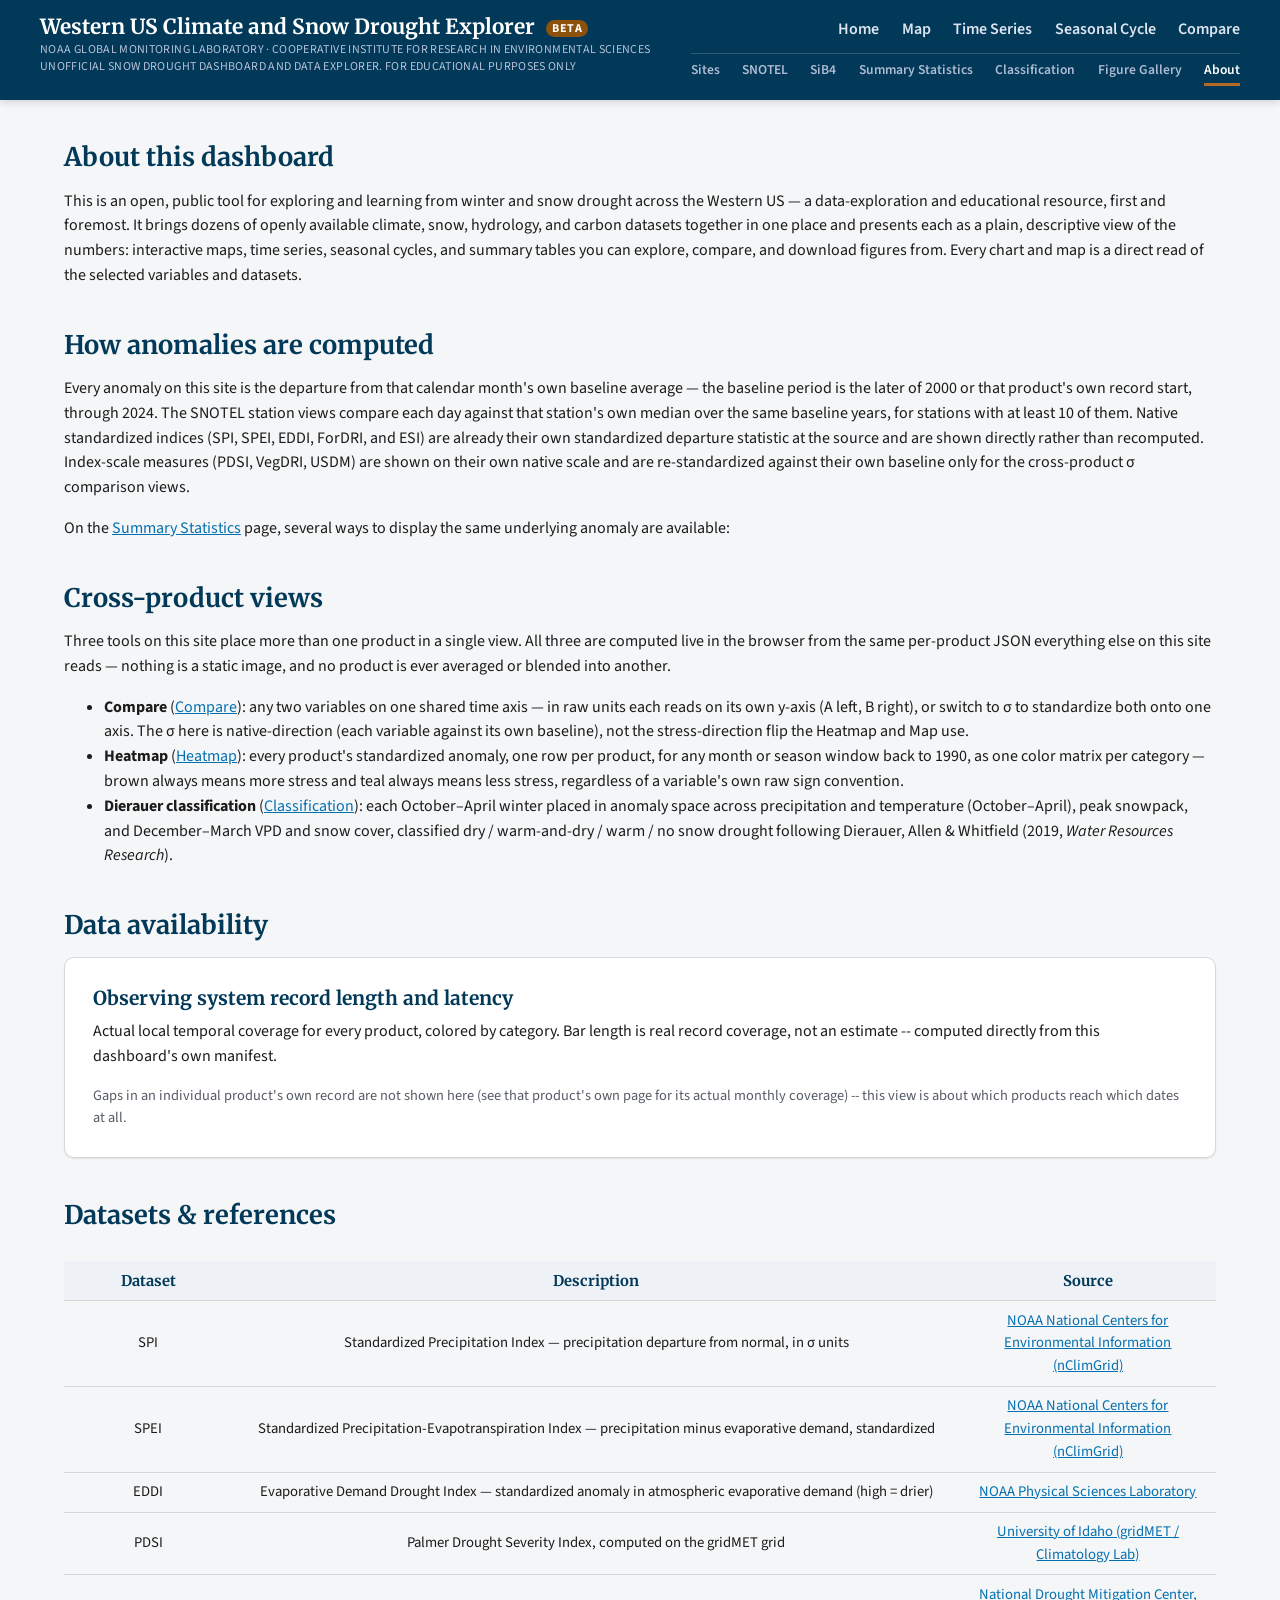
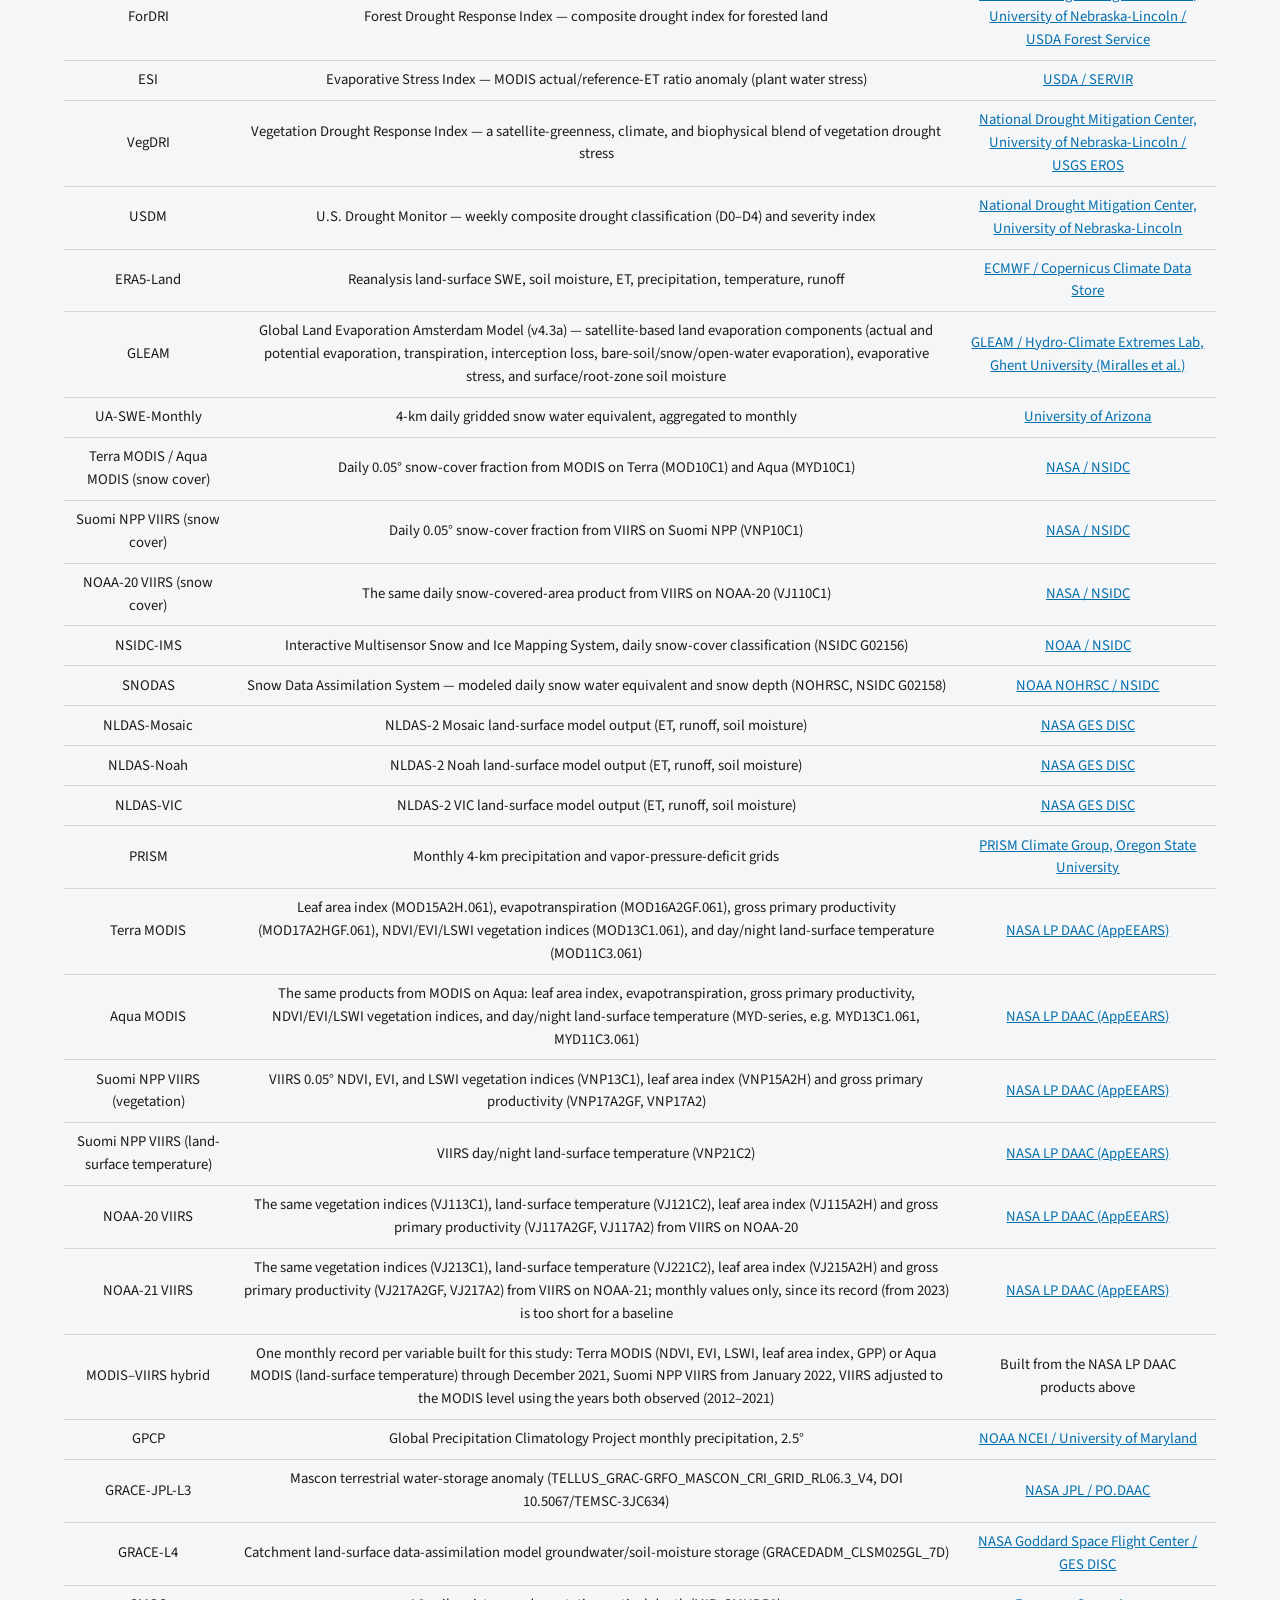
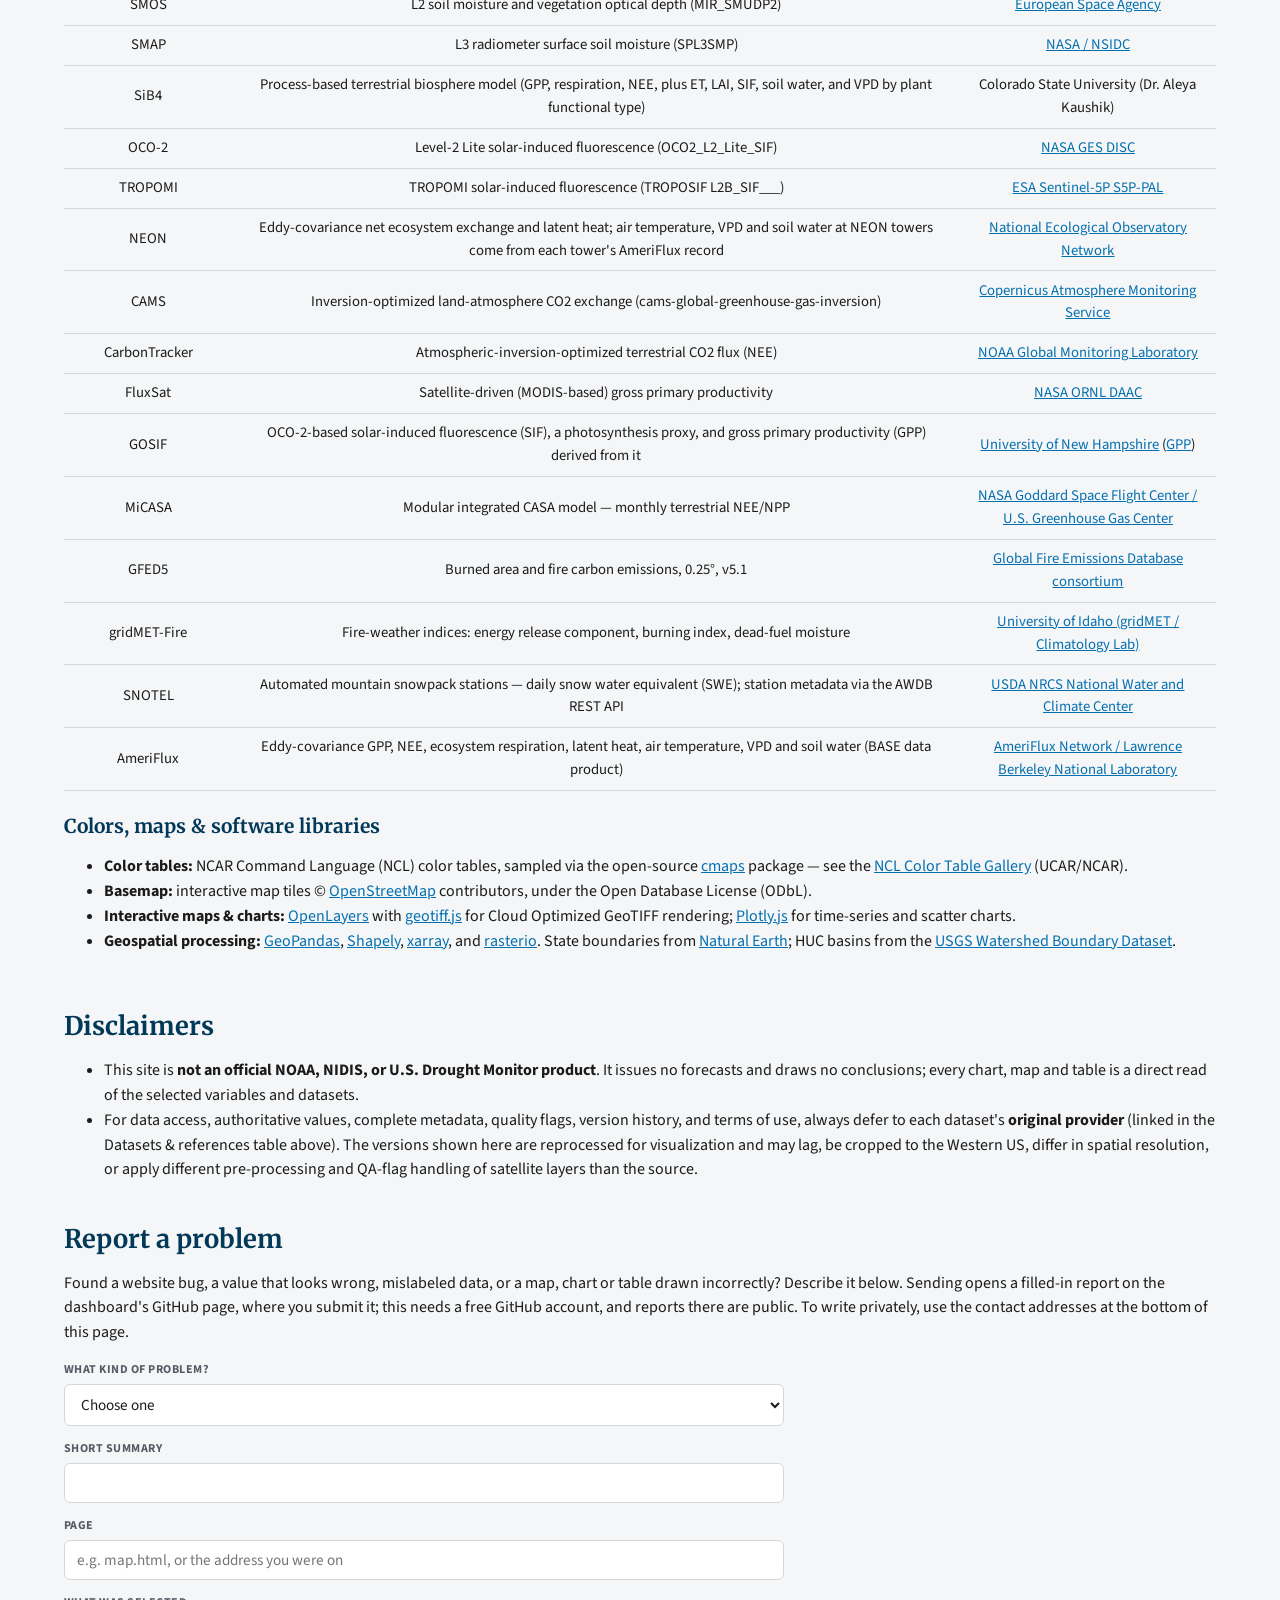
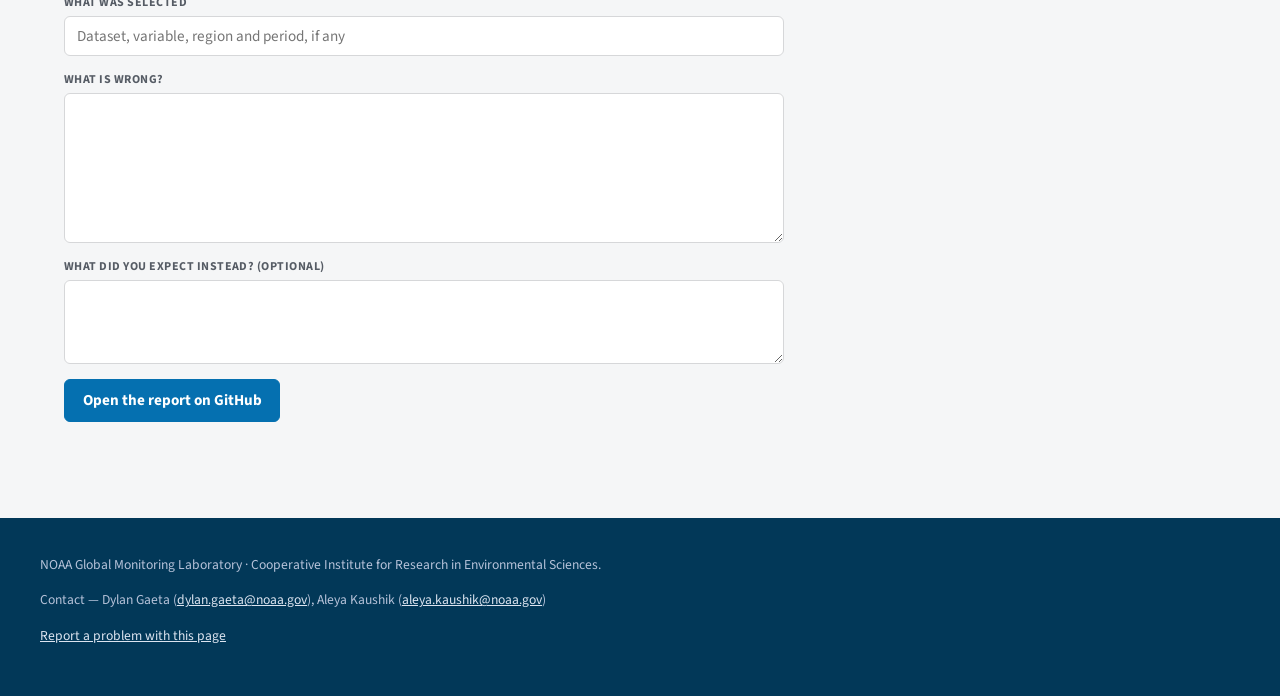
==== commit 32087265: "Framing and label fixes from the dashboard audit; coverage strip on Time Series; heatmap water years" ====
--- a/about.html
+++ b/about.html
@@ -3,7 +3,7 @@
 <head>
 <meta charset="UTF-8">
 <meta name="viewport" content="width=device-width, initial-scale=1.0">
-<meta name="description" content="Methodology, data sources, and references for the Western US Climate and Snow Drought Explorer -- an unofficial, descriptive-only research dashboard.">
+<meta name="description" content="Methodology, data sources, and references for the Western US Climate and Snow Drought Explorer -- an unofficial, data-forward research dashboard.">
 <title>About &mdash; Western US Climate and Snow Drought Explorer</title>
 <link rel="icon" href="data:image/svg+xml,%3Csvg xmlns='http://www.w3.org/2000/svg' viewBox='0 0 24 24'%3E%3Cg stroke='%23162e51' stroke-width='2' stroke-linecap='round'%3E%3Cline x1='12' y1='2' x2='12' y2='22'/%3E%3Cline x1='4' y1='6' x2='20' y2='18'/%3E%3Cline x1='4' y1='18' x2='20' y2='6'/%3E%3C/g%3E%3C/svg%3E">
 <link rel="preconnect" href="https://fonts.googleapis.com">
@@ -140,8 +140,8 @@
           <tr><td>ERA5-Land</td><td>Reanalysis land-surface SWE, soil moisture, ET, precipitation, temperature, runoff</td><td><a href="https://cds.climate.copernicus.eu/" target="_blank" rel="noopener">ECMWF / Copernicus Climate Data Store</a></td></tr>
           <tr><td>GLEAM</td><td>Global Land Evaporation Amsterdam Model (v4.3a) &mdash; satellite-based land evaporation components (actual and potential evaporation, transpiration, interception loss, bare-soil/snow/open-water evaporation), evaporative stress, and surface/root-zone soil moisture</td><td><a href="https://www.gleam.eu/" target="_blank" rel="noopener">GLEAM / Hydro-Climate Extremes Lab, Ghent University (Miralles et al.)</a></td></tr>
           <tr><td>UA-SWE-Monthly</td><td>4-km daily gridded snow water equivalent, aggregated to monthly</td><td><a href="https://climate.arizona.edu/data/UA_SWE/DailyData_4km" target="_blank" rel="noopener">University of Arizona</a></td></tr>
-          <tr><td>MODIS-Terra / MODIS-Aqua (snow cover)</td><td>Daily 0.05&deg; snow-cover fraction from the Terra (MOD10C1) and Aqua (MYD10C1) sensors</td><td><a href="https://nsidc.org/data/mod10c1" target="_blank" rel="noopener">NASA / NSIDC</a></td></tr>
-          <tr><td>Suomi NPP VIIRS (snow cover)</td><td>Satellite (VNP10C1) daily snow-covered-area product</td><td><a href="https://nsidc.org/data/vnp10c1" target="_blank" rel="noopener">NASA / NSIDC</a></td></tr>
+          <tr><td>Terra MODIS / Aqua MODIS (snow cover)</td><td>Daily 0.05&deg; snow-cover fraction from MODIS on Terra (MOD10C1) and Aqua (MYD10C1)</td><td><a href="https://nsidc.org/data/mod10c1" target="_blank" rel="noopener">NASA / NSIDC</a></td></tr>
+          <tr><td>Suomi NPP VIIRS (snow cover)</td><td>Daily 0.05&deg; snow-cover fraction from VIIRS on Suomi NPP (VNP10C1)</td><td><a href="https://nsidc.org/data/vnp10c1" target="_blank" rel="noopener">NASA / NSIDC</a></td></tr>
           <tr><td>NOAA-20 VIIRS (snow cover)</td><td>The same daily snow-covered-area product from VIIRS on NOAA-20 (VJ110C1)</td><td><a href="https://nsidc.org/data/vj110c1" target="_blank" rel="noopener">NASA / NSIDC</a></td></tr>
           <tr><td>NSIDC-IMS</td><td>Interactive Multisensor Snow and Ice Mapping System, daily snow-cover classification (NSIDC G02156)</td><td><a href="https://nsidc.org/data/g02156" target="_blank" rel="noopener">NOAA / NSIDC</a></td></tr>
           <tr><td>SNODAS</td><td>Snow Data Assimilation System &mdash; modeled daily snow water equivalent and snow depth (NOHRSC, NSIDC G02158)</td><td><a href="https://nsidc.org/data/g02158" target="_blank" rel="noopener">NOAA NOHRSC / NSIDC</a></td></tr>
@@ -149,12 +149,13 @@
           <tr><td>NLDAS-Noah</td><td>NLDAS-2 Noah land-surface model output (ET, runoff, soil moisture)</td><td><a href="https://ldas.gsfc.nasa.gov/nldas" target="_blank" rel="noopener">NASA GES DISC</a></td></tr>
           <tr><td>NLDAS-VIC</td><td>NLDAS-2 VIC land-surface model output (ET, runoff, soil moisture)</td><td><a href="https://ldas.gsfc.nasa.gov/nldas" target="_blank" rel="noopener">NASA GES DISC</a></td></tr>
           <tr><td>PRISM</td><td>Monthly 4-km precipitation and vapor-pressure-deficit grids</td><td><a href="https://prism.oregonstate.edu/" target="_blank" rel="noopener">PRISM Climate Group, Oregon State University</a></td></tr>
-          <tr><td>MODIS-Terra</td><td>Leaf area index (MOD15A2H.061), evapotranspiration (MOD16A2GF.061), gross primary productivity (MOD17A2HGF.061), NDVI/EVI/LSWI vegetation indices (MOD13C1.061), and day/night land-surface temperature (MOD11C3.061)</td><td><a href="https://appeears.earthdatacloud.nasa.gov/" target="_blank" rel="noopener">NASA LP DAAC (AppEEARS)</a></td></tr>
-          <tr><td>MODIS-Aqua</td><td>Aqua-sensor counterparts: leaf area index, evapotranspiration, gross primary productivity, NDVI/EVI/LSWI vegetation indices, and day/night land-surface temperature (MYD-series, e.g. MYD13C1.061, MYD11C3.061)</td><td><a href="https://appeears.earthdatacloud.nasa.gov/" target="_blank" rel="noopener">NASA LP DAAC (AppEEARS)</a></td></tr>
+          <tr><td>Terra MODIS</td><td>Leaf area index (MOD15A2H.061), evapotranspiration (MOD16A2GF.061), gross primary productivity (MOD17A2HGF.061), NDVI/EVI/LSWI vegetation indices (MOD13C1.061), and day/night land-surface temperature (MOD11C3.061)</td><td><a href="https://appeears.earthdatacloud.nasa.gov/" target="_blank" rel="noopener">NASA LP DAAC (AppEEARS)</a></td></tr>
+          <tr><td>Aqua MODIS</td><td>The same products from MODIS on Aqua: leaf area index, evapotranspiration, gross primary productivity, NDVI/EVI/LSWI vegetation indices, and day/night land-surface temperature (MYD-series, e.g. MYD13C1.061, MYD11C3.061)</td><td><a href="https://appeears.earthdatacloud.nasa.gov/" target="_blank" rel="noopener">NASA LP DAAC (AppEEARS)</a></td></tr>
           <tr><td>Suomi NPP VIIRS (vegetation)</td><td>VIIRS 0.05&deg; NDVI, EVI, and LSWI vegetation indices (VNP13C1), leaf area index (VNP15A2H) and gross primary productivity (VNP17A2GF, VNP17A2)</td><td><a href="https://appeears.earthdatacloud.nasa.gov/" target="_blank" rel="noopener">NASA LP DAAC (AppEEARS)</a></td></tr>
           <tr><td>Suomi NPP VIIRS (land-surface temperature)</td><td>VIIRS day/night land-surface temperature (VNP21C2)</td><td><a href="https://appeears.earthdatacloud.nasa.gov/" target="_blank" rel="noopener">NASA LP DAAC (AppEEARS)</a></td></tr>
           <tr><td>NOAA-20 VIIRS</td><td>The same vegetation indices (VJ113C1), land-surface temperature (VJ121C2), leaf area index (VJ115A2H) and gross primary productivity (VJ117A2GF, VJ117A2) from VIIRS on NOAA-20</td><td><a href="https://appeears.earthdatacloud.nasa.gov/" target="_blank" rel="noopener">NASA LP DAAC (AppEEARS)</a></td></tr>
           <tr><td>NOAA-21 VIIRS</td><td>The same vegetation indices (VJ213C1), land-surface temperature (VJ221C2), leaf area index (VJ215A2H) and gross primary productivity (VJ217A2GF, VJ217A2) from VIIRS on NOAA-21; monthly values only, since its record (from 2023) is too short for a baseline</td><td><a href="https://appeears.earthdatacloud.nasa.gov/" target="_blank" rel="noopener">NASA LP DAAC (AppEEARS)</a></td></tr>
+          <tr><td>MODIS&ndash;VIIRS hybrid</td><td>One monthly record per variable built for this study: Terra MODIS (NDVI, EVI, LSWI, leaf area index, GPP) or Aqua MODIS (land-surface temperature) through December 2021, Suomi NPP VIIRS from January 2022, VIIRS adjusted to the MODIS level using the years both observed (2012&ndash;2021)</td><td>Built from the NASA LP DAAC products above</td></tr>
           <tr><td>GPCP</td><td>Global Precipitation Climatology Project monthly precipitation, 2.5&deg;</td><td><a href="https://www.ncei.noaa.gov/products/global-precipitation-climatology-project" target="_blank" rel="noopener">NOAA NCEI / University of Maryland</a></td></tr>
           <tr><td>GRACE-JPL-L3</td><td>Mascon terrestrial water-storage anomaly (TELLUS_GRAC-GRFO_MASCON_CRI_GRID_RL06.3_V4, DOI 10.5067/TEMSC-3JC634)</td><td><a href="https://podaac.jpl.nasa.gov/dataset/TELLUS_GRAC-GRFO_MASCON_CRI_GRID_RL06.3_V4" target="_blank" rel="noopener">NASA JPL / PO.DAAC</a></td></tr>
           <tr><td>GRACE-L4</td><td>Catchment land-surface data-assimilation model groundwater/soil-moisture storage (GRACEDADM_CLSM025GL_7D)</td><td><a href="https://earth.gsfc.nasa.gov/hydro/data/groundwater-and-soil-moisture-conditions-grace-data-assimilation" target="_blank" rel="noopener">NASA Goddard Space Flight Center / GES DISC</a></td></tr>
@@ -163,7 +164,7 @@
           <tr><td>SiB4</td><td>Process-based terrestrial biosphere model (GPP, respiration, NEE, plus ET, LAI, SIF, soil water, and VPD by plant functional type)</td><td>Colorado State University (Dr. Aleya Kaushik)</td></tr>
           <tr><td>OCO-2</td><td>Level-2 Lite solar-induced fluorescence (OCO2_L2_Lite_SIF)</td><td><a href="https://disc.gsfc.nasa.gov/" target="_blank" rel="noopener">NASA GES DISC</a></td></tr>
           <tr><td>TROPOMI</td><td>TROPOMI solar-induced fluorescence (TROPOSIF L2B_SIF___)</td><td><a href="https://s5p-pal.com/" target="_blank" rel="noopener">ESA Sentinel-5P S5P-PAL</a></td></tr>
-          <tr><td>NEON</td><td>Bundled eddy-covariance flux product (half-hourly net ecosystem exchange)</td><td><a href="https://data.neonscience.org/data-products/DP4.00200.001" target="_blank" rel="noopener">National Ecological Observatory Network</a></td></tr>
+          <tr><td>NEON</td><td>Eddy-covariance net ecosystem exchange and latent heat; air temperature, VPD and soil water at NEON towers come from each tower's AmeriFlux record</td><td><a href="https://data.neonscience.org/data-products/DP4.00200.001" target="_blank" rel="noopener">National Ecological Observatory Network</a></td></tr>
           <tr><td>CAMS</td><td>Inversion-optimized land-atmosphere CO2 exchange (cams-global-greenhouse-gas-inversion)</td><td><a href="https://ads.atmosphere.copernicus.eu/" target="_blank" rel="noopener">Copernicus Atmosphere Monitoring Service</a></td></tr>
           <tr><td>CarbonTracker</td><td>Atmospheric-inversion-optimized terrestrial CO2 flux (NEE)</td><td><a href="https://gml.noaa.gov/ccgg/carbontracker/" target="_blank" rel="noopener">NOAA Global Monitoring Laboratory</a></td></tr>
           <tr><td>FluxSat</td><td>Satellite-driven (MODIS-based) gross primary productivity</td><td><a href="https://www.earthdata.nasa.gov/data/catalog/ornl-cloud-fluxsat-gpp-fpar-1835-2" target="_blank" rel="noopener">NASA ORNL DAAC</a></td></tr>
@@ -172,7 +173,7 @@
           <tr><td>GFED5</td><td>Burned area and fire carbon emissions, 0.25&deg;, v5.1</td><td><a href="https://www.globalfiredata.org/data.html" target="_blank" rel="noopener">Global Fire Emissions Database consortium</a></td></tr>
           <tr><td>gridMET-Fire</td><td>Fire-weather indices: energy release component, burning index, dead-fuel moisture</td><td><a href="https://www.northwestknowledge.net/metdata/data" target="_blank" rel="noopener">University of Idaho (gridMET / Climatology Lab)</a></td></tr>
           <tr><td>SNOTEL</td><td>Automated mountain snowpack stations &mdash; daily snow water equivalent (SWE); station metadata via the AWDB REST API</td><td><a href="https://www.nrcs.usda.gov/wps/portal/wcc/home/" target="_blank" rel="noopener">USDA NRCS National Water and Climate Center</a></td></tr>
-          <tr><td>AmeriFlux</td><td>Eddy-covariance flux-tower GPP and NEE (BASE data product)</td><td><a href="https://ameriflux.lbl.gov/" target="_blank" rel="noopener">AmeriFlux Network / Lawrence Berkeley National Laboratory</a></td></tr>
+          <tr><td>AmeriFlux</td><td>Eddy-covariance GPP, NEE, ecosystem respiration, latent heat, air temperature, VPD and soil water (BASE data product)</td><td><a href="https://ameriflux.lbl.gov/" target="_blank" rel="noopener">AmeriFlux Network / Lawrence Berkeley National Laboratory</a></td></tr>
         </tbody>
       </table>
 
@@ -190,9 +191,9 @@
     <h2>Disclaimers</h2>
     <ul>
       <li>This site is <strong>not an official NOAA, NIDIS, or U.S. Drought
-        Monitor product</strong>. It issues no forecasts and makes no causal or
-        year-against-year claims &mdash; every chart and map is a direct,
-        descriptive read of the selected variables and datasets.</li>
+        Monitor product</strong>. It issues no forecasts and draws no
+        conclusions; every chart, map and table is a direct read of the
+        selected variables and datasets.</li>
       <li>For data access, authoritative values, complete metadata, quality
         flags, version history, and terms of use, always defer to each
         dataset's <strong>original provider</strong> (linked in the Datasets
@@ -256,7 +257,7 @@
   </div>
 </footer>
 
-<script src="js/common.js?v=437112bcc3"></script>
+<script src="js/common.js?v=95ae396935"></script>
 <script src="js/about.js?v=b6d6445234"></script>
 </body>
 </html>
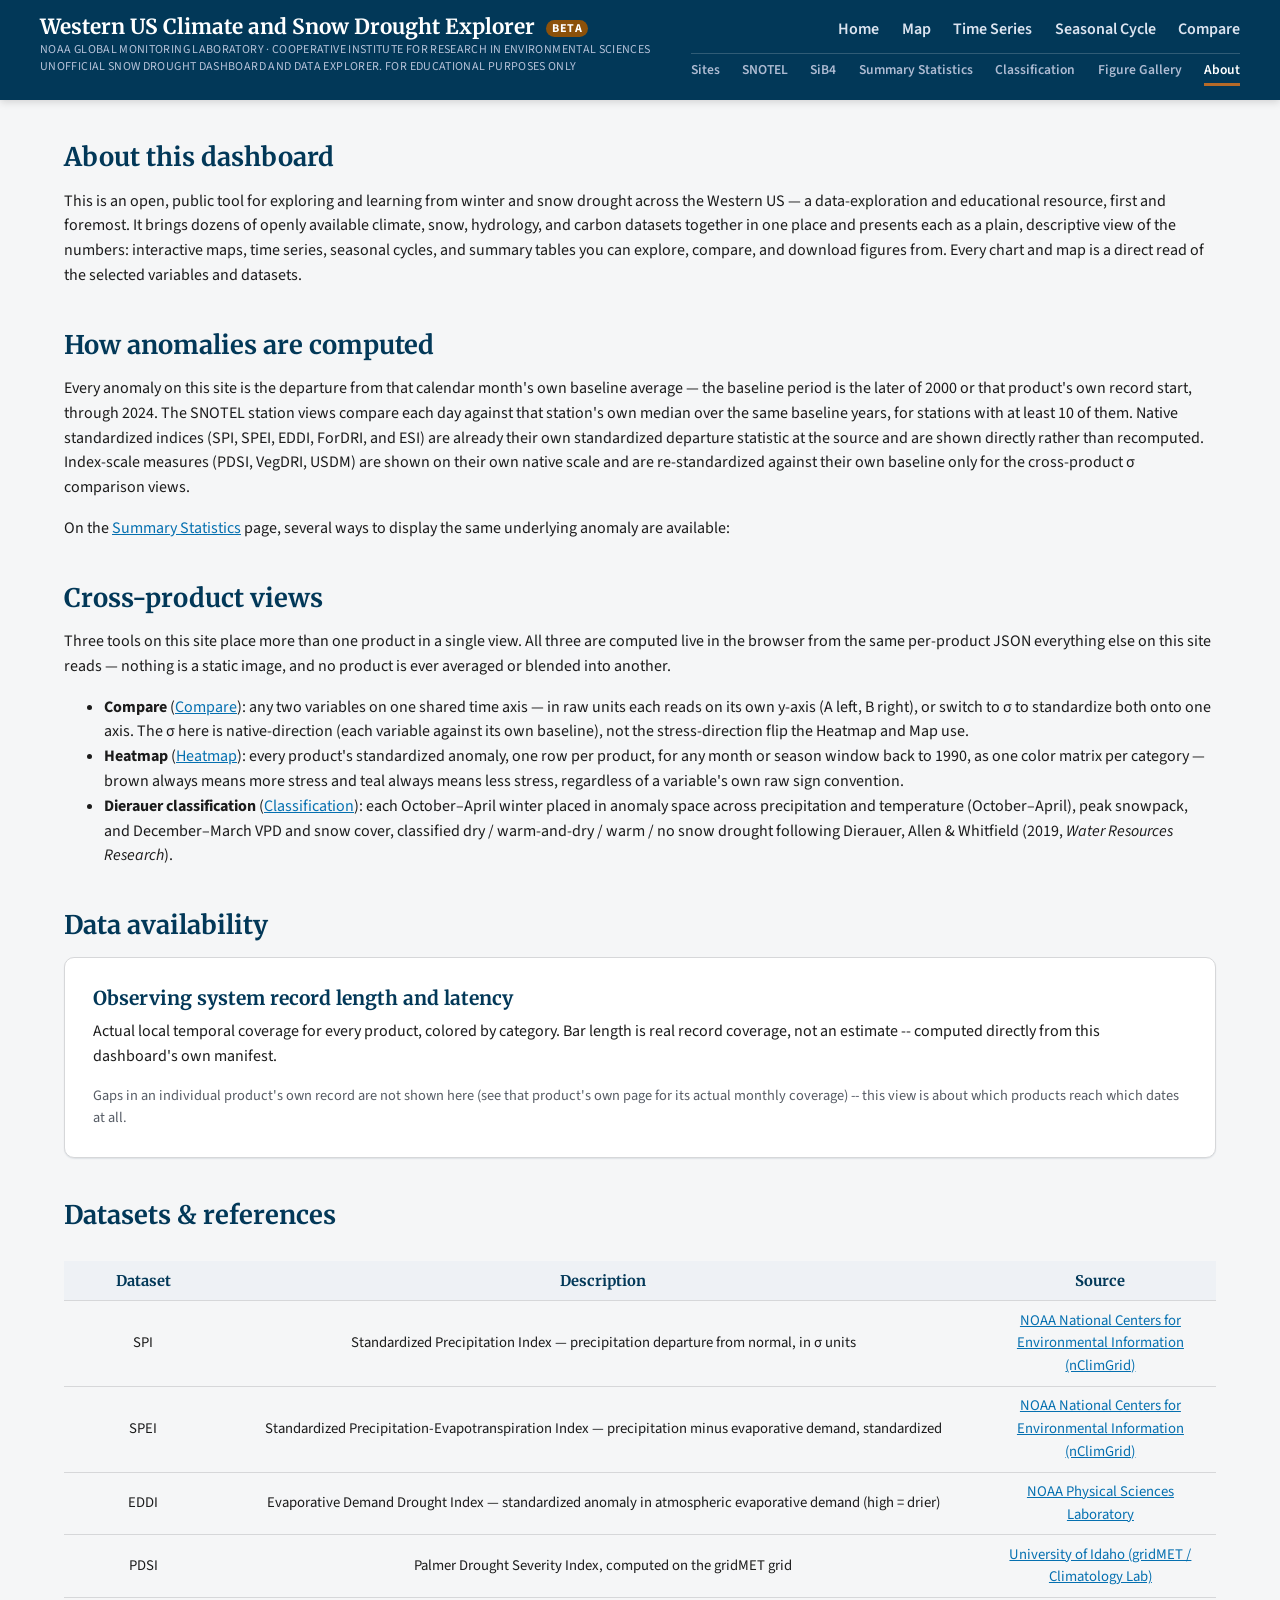
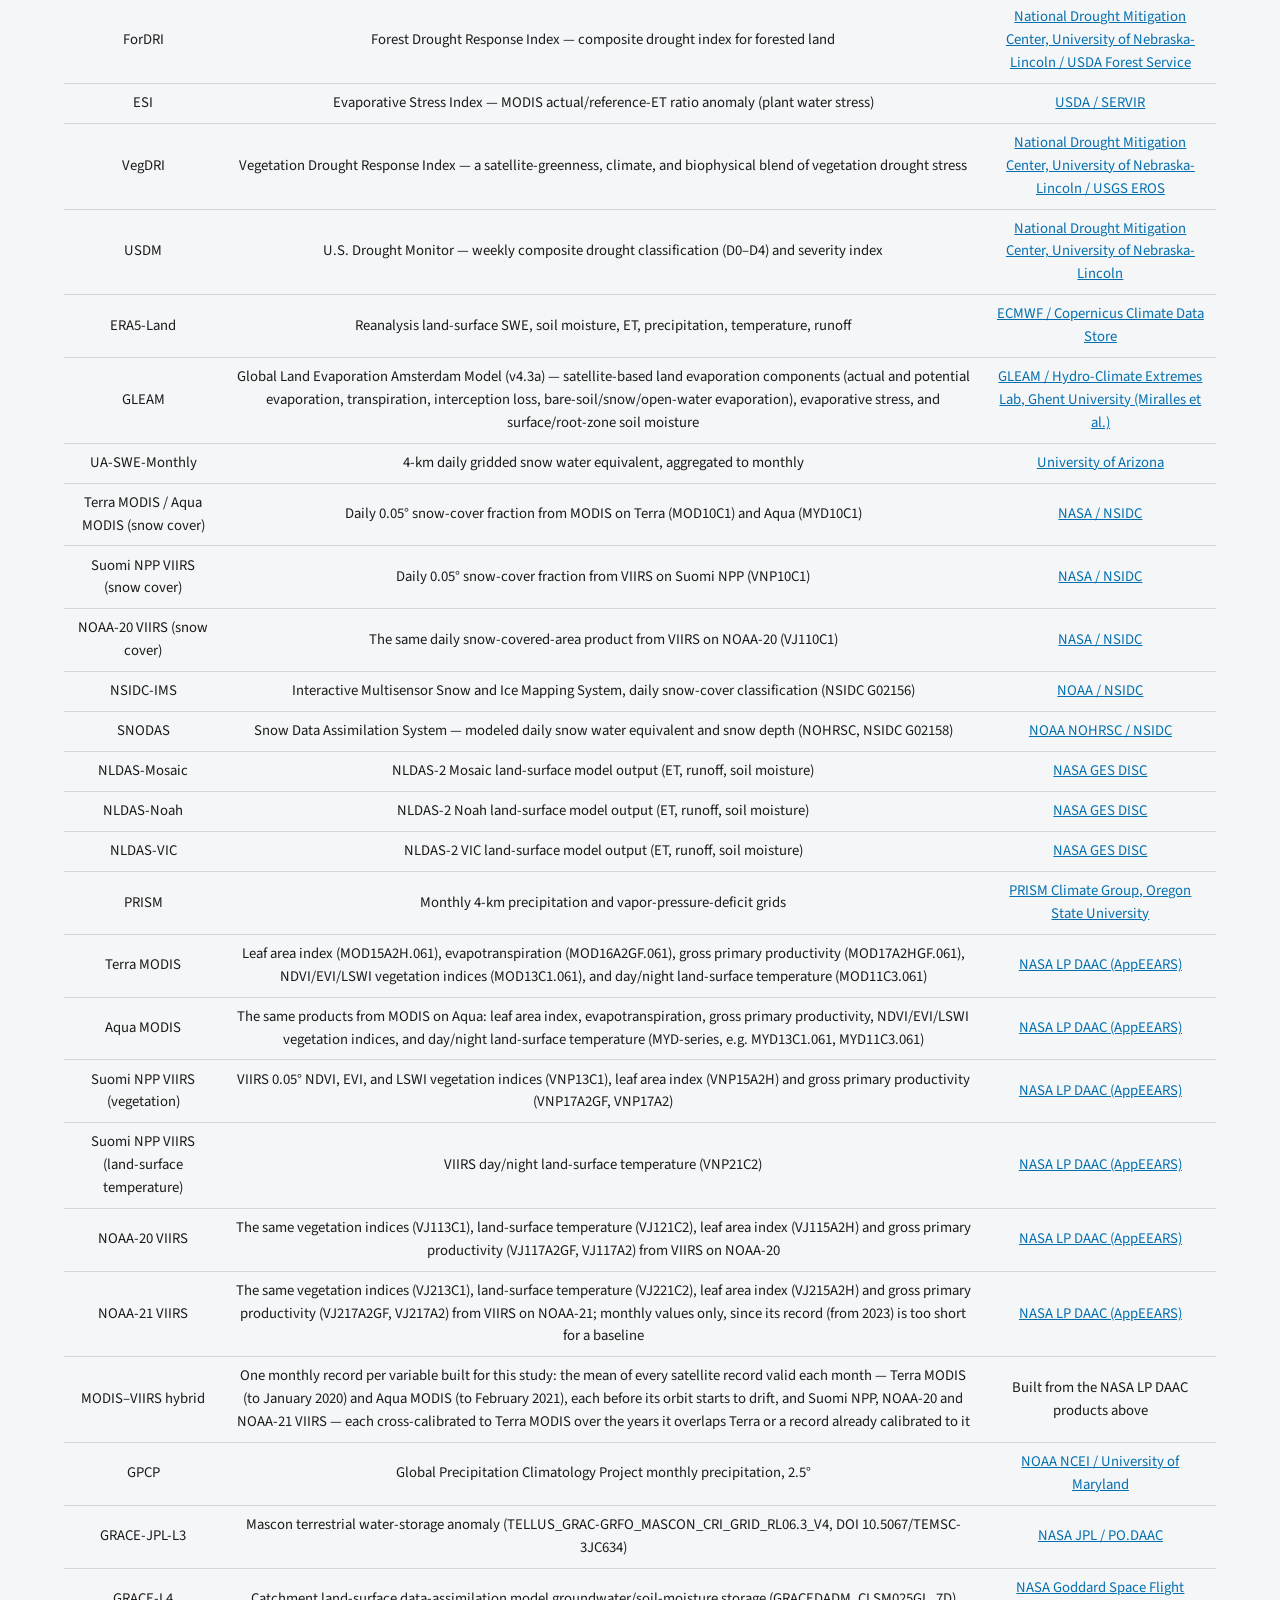
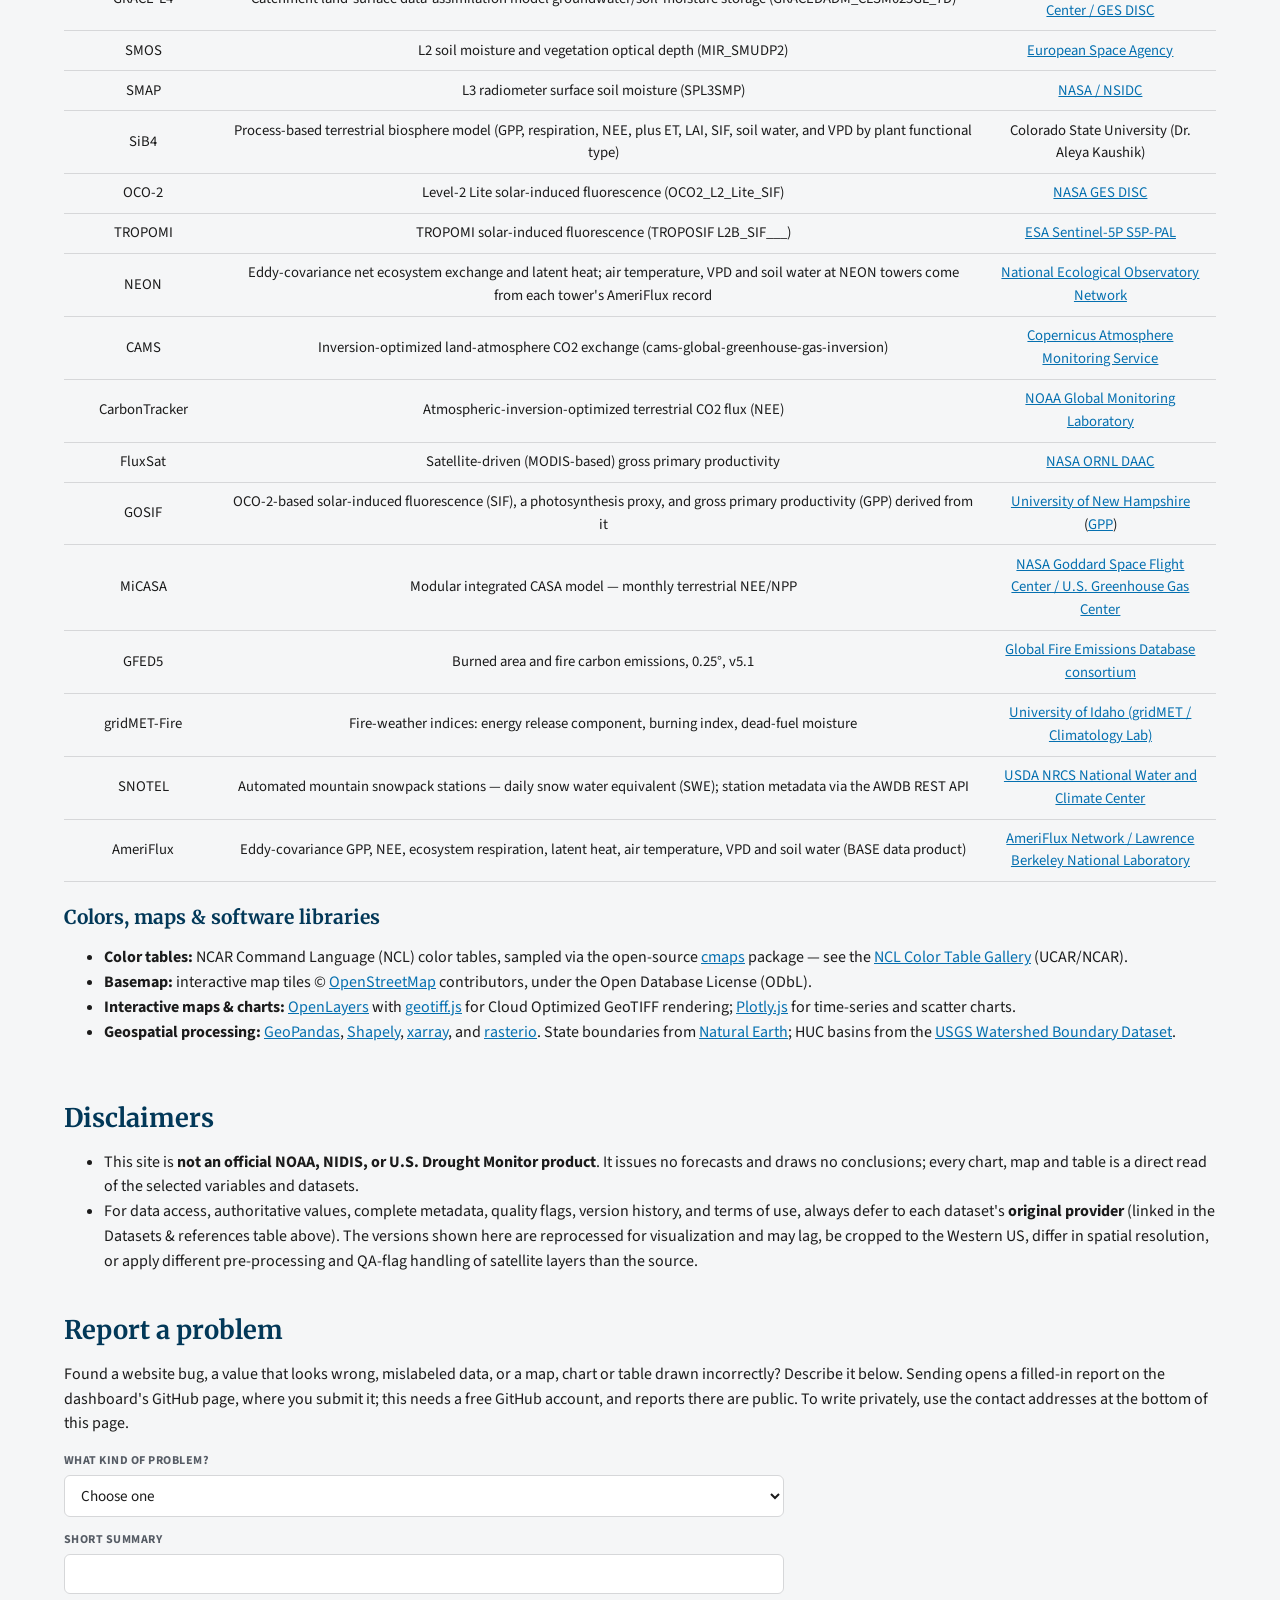
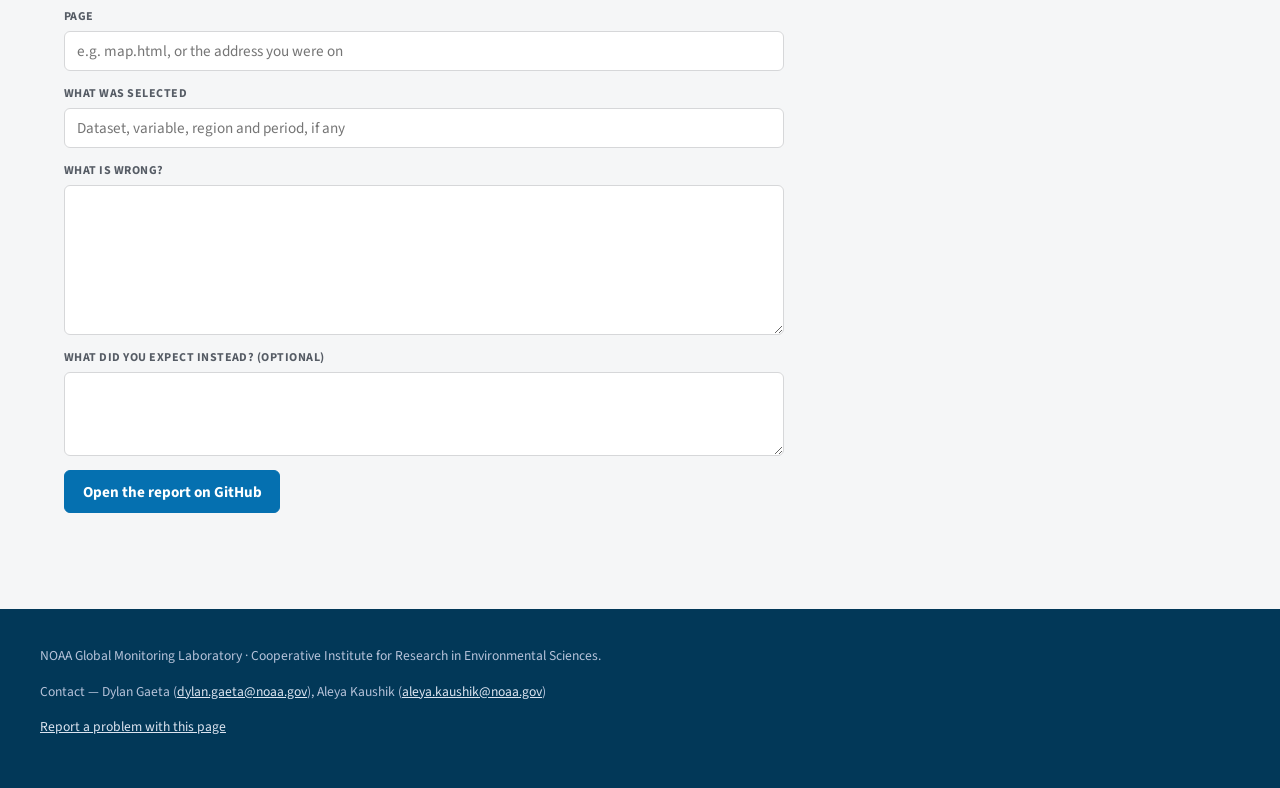
==== commit c70072a7: "About: hybrid row describes the calibrated multi-sensor mean" ====
--- a/about.html
+++ b/about.html
@@ -155,7 +155,7 @@
           <tr><td>Suomi NPP VIIRS (land-surface temperature)</td><td>VIIRS day/night land-surface temperature (VNP21C2)</td><td><a href="https://appeears.earthdatacloud.nasa.gov/" target="_blank" rel="noopener">NASA LP DAAC (AppEEARS)</a></td></tr>
           <tr><td>NOAA-20 VIIRS</td><td>The same vegetation indices (VJ113C1), land-surface temperature (VJ121C2), leaf area index (VJ115A2H) and gross primary productivity (VJ117A2GF, VJ117A2) from VIIRS on NOAA-20</td><td><a href="https://appeears.earthdatacloud.nasa.gov/" target="_blank" rel="noopener">NASA LP DAAC (AppEEARS)</a></td></tr>
           <tr><td>NOAA-21 VIIRS</td><td>The same vegetation indices (VJ213C1), land-surface temperature (VJ221C2), leaf area index (VJ215A2H) and gross primary productivity (VJ217A2GF, VJ217A2) from VIIRS on NOAA-21; monthly values only, since its record (from 2023) is too short for a baseline</td><td><a href="https://appeears.earthdatacloud.nasa.gov/" target="_blank" rel="noopener">NASA LP DAAC (AppEEARS)</a></td></tr>
-          <tr><td>MODIS&ndash;VIIRS hybrid</td><td>One monthly record per variable built for this study: Terra MODIS (NDVI, EVI, LSWI, leaf area index, GPP) or Aqua MODIS (land-surface temperature) through December 2021, Suomi NPP VIIRS from January 2022, VIIRS adjusted to the MODIS level using the years both observed (2012&ndash;2021)</td><td>Built from the NASA LP DAAC products above</td></tr>
+          <tr><td>MODIS&ndash;VIIRS hybrid</td><td>One monthly record per variable built for this study: the mean of every satellite record valid each month &mdash; Terra MODIS (to January 2020) and Aqua MODIS (to February 2021), each before its orbit starts to drift, and Suomi NPP, NOAA-20 and NOAA-21 VIIRS &mdash; each cross-calibrated to Terra MODIS over the years it overlaps Terra or a record already calibrated to it</td><td>Built from the NASA LP DAAC products above</td></tr>
           <tr><td>GPCP</td><td>Global Precipitation Climatology Project monthly precipitation, 2.5&deg;</td><td><a href="https://www.ncei.noaa.gov/products/global-precipitation-climatology-project" target="_blank" rel="noopener">NOAA NCEI / University of Maryland</a></td></tr>
           <tr><td>GRACE-JPL-L3</td><td>Mascon terrestrial water-storage anomaly (TELLUS_GRAC-GRFO_MASCON_CRI_GRID_RL06.3_V4, DOI 10.5067/TEMSC-3JC634)</td><td><a href="https://podaac.jpl.nasa.gov/dataset/TELLUS_GRAC-GRFO_MASCON_CRI_GRID_RL06.3_V4" target="_blank" rel="noopener">NASA JPL / PO.DAAC</a></td></tr>
           <tr><td>GRACE-L4</td><td>Catchment land-surface data-assimilation model groundwater/soil-moisture storage (GRACEDADM_CLSM025GL_7D)</td><td><a href="https://earth.gsfc.nasa.gov/hydro/data/groundwater-and-soil-moisture-conditions-grace-data-assimilation" target="_blank" rel="noopener">NASA Goddard Space Flight Center / GES DISC</a></td></tr>
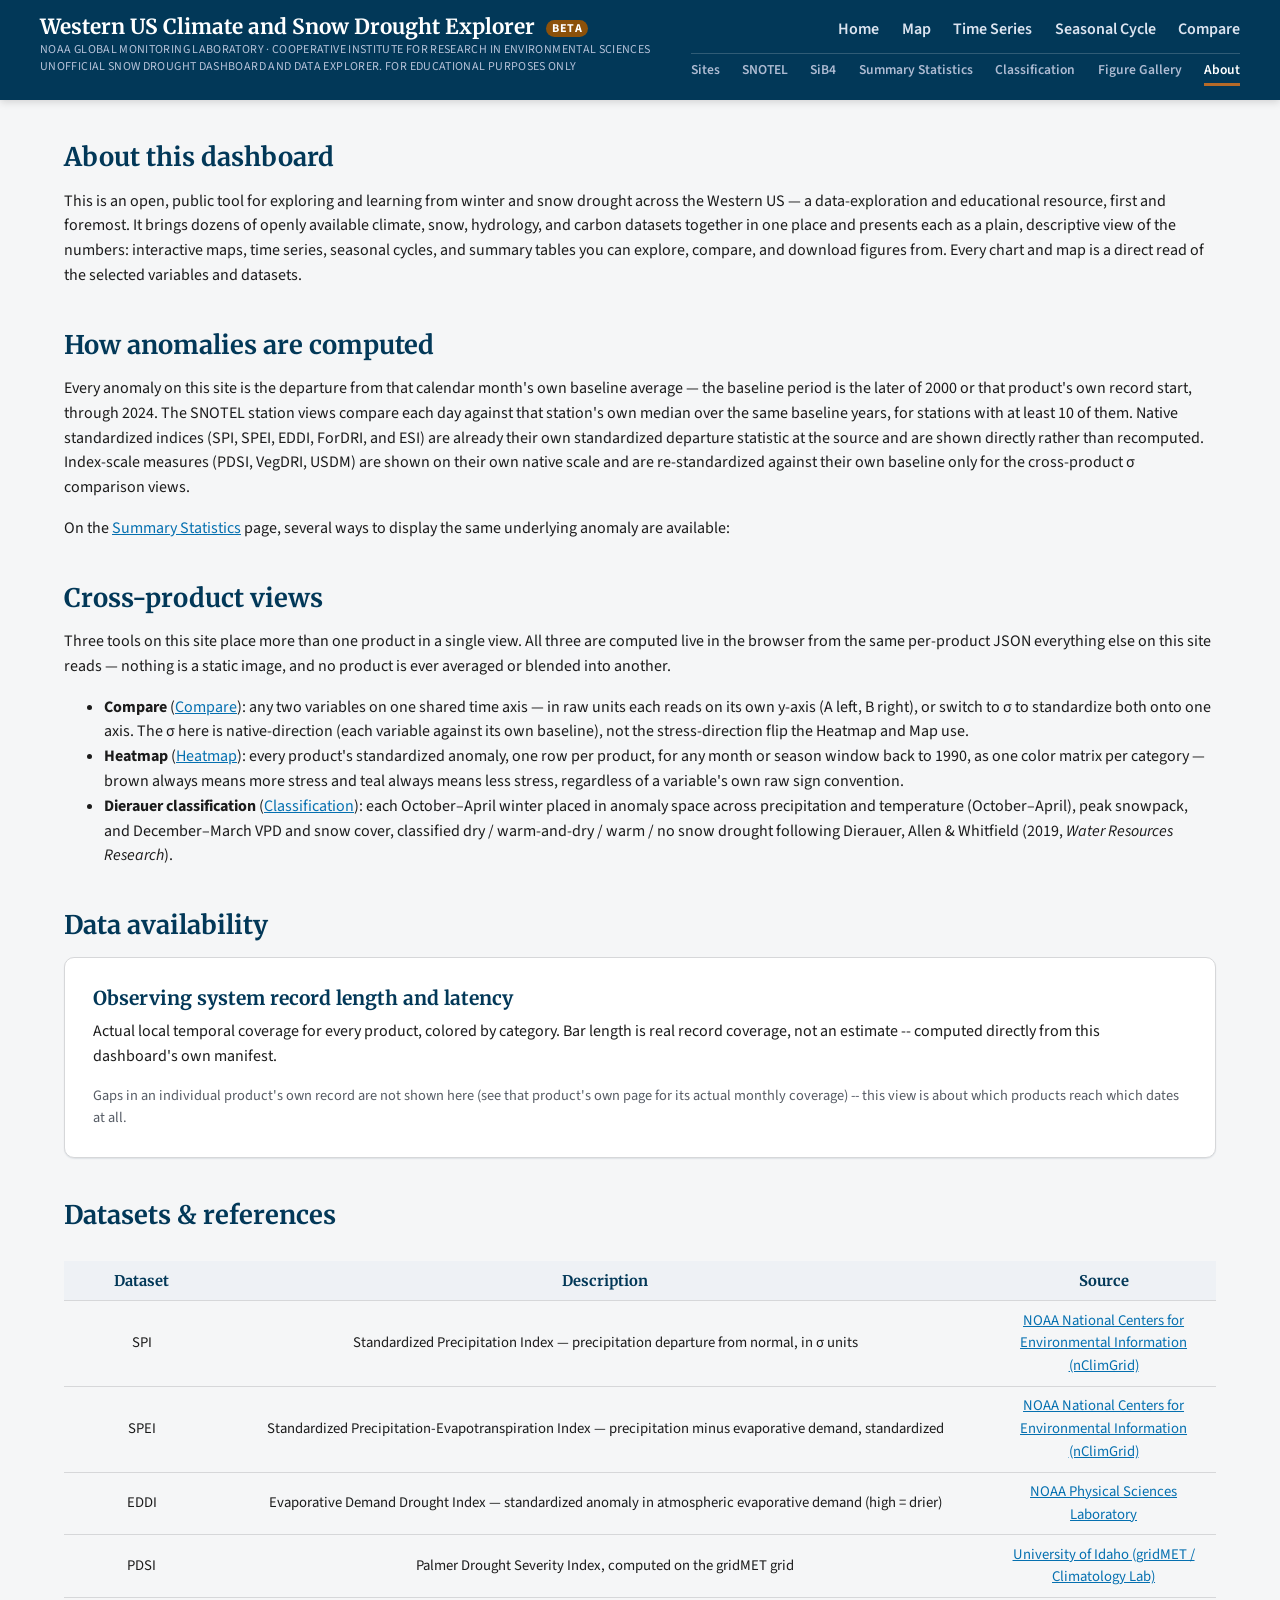
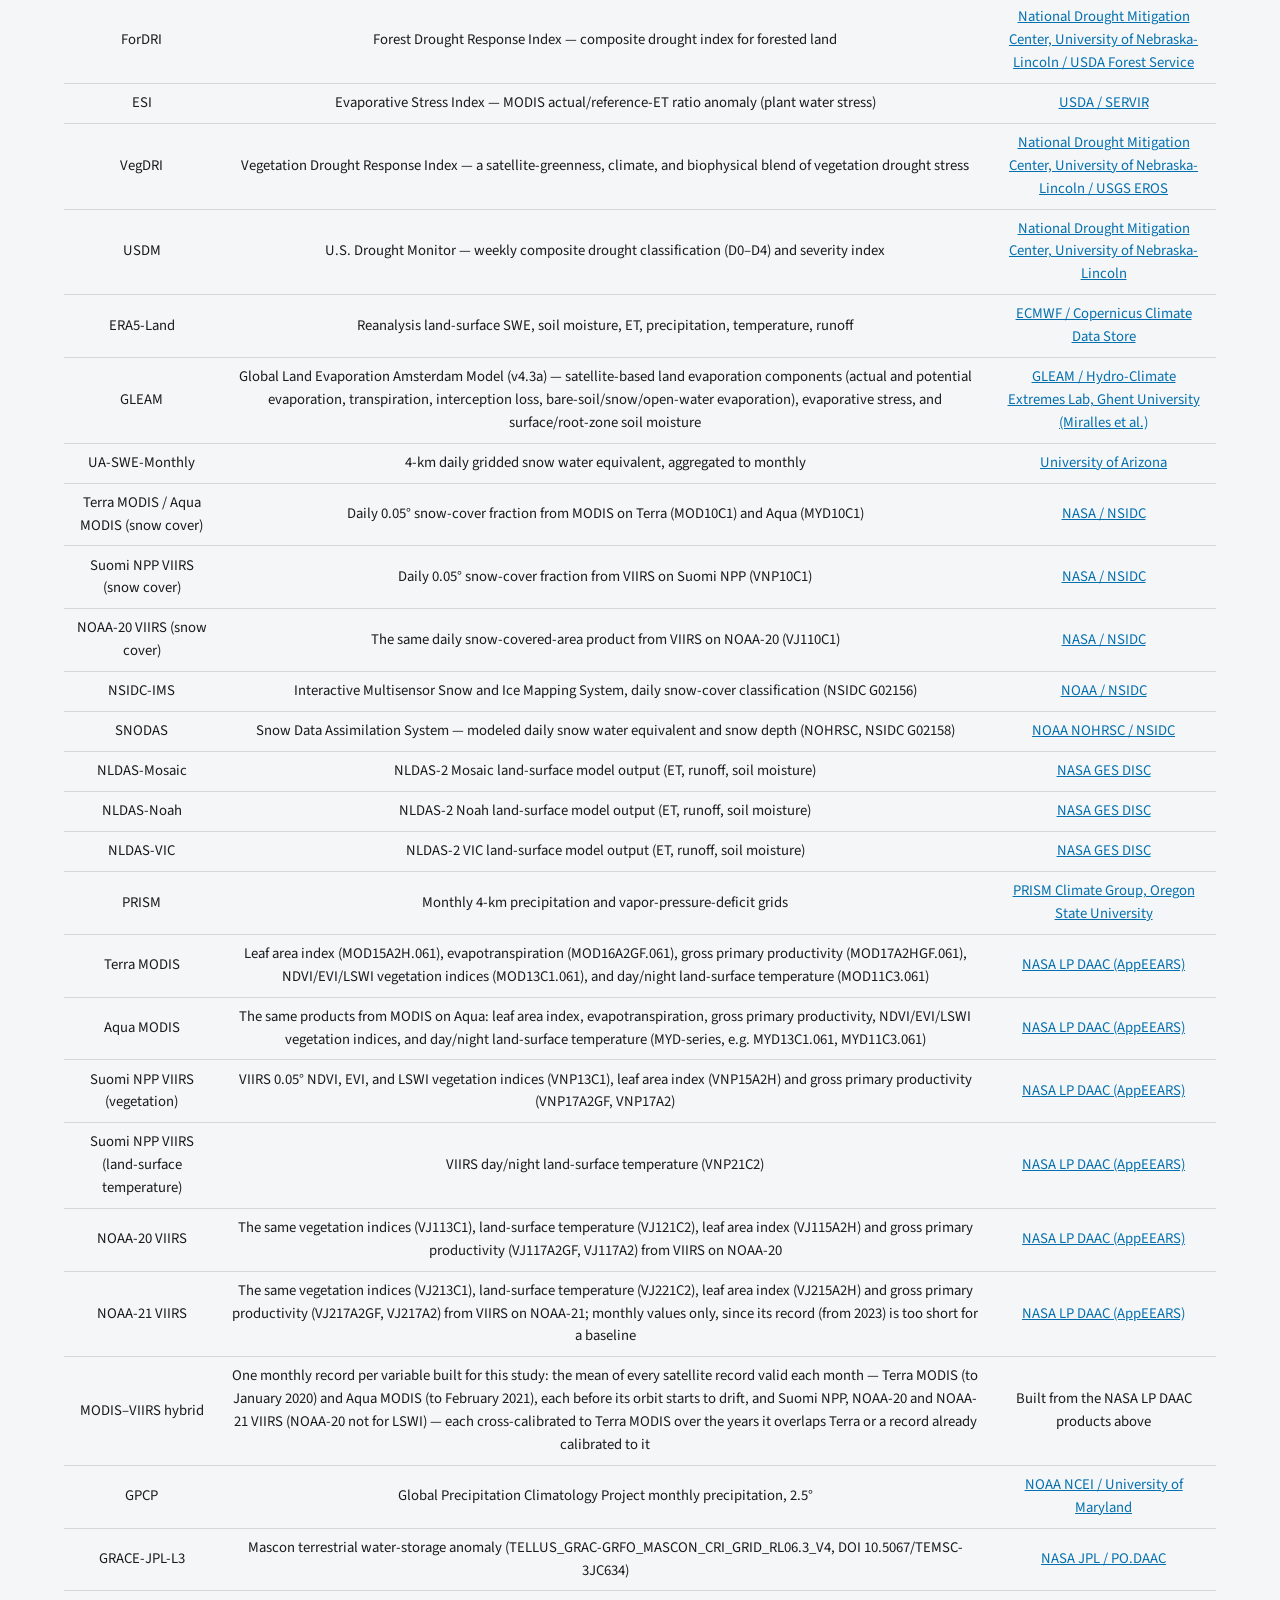
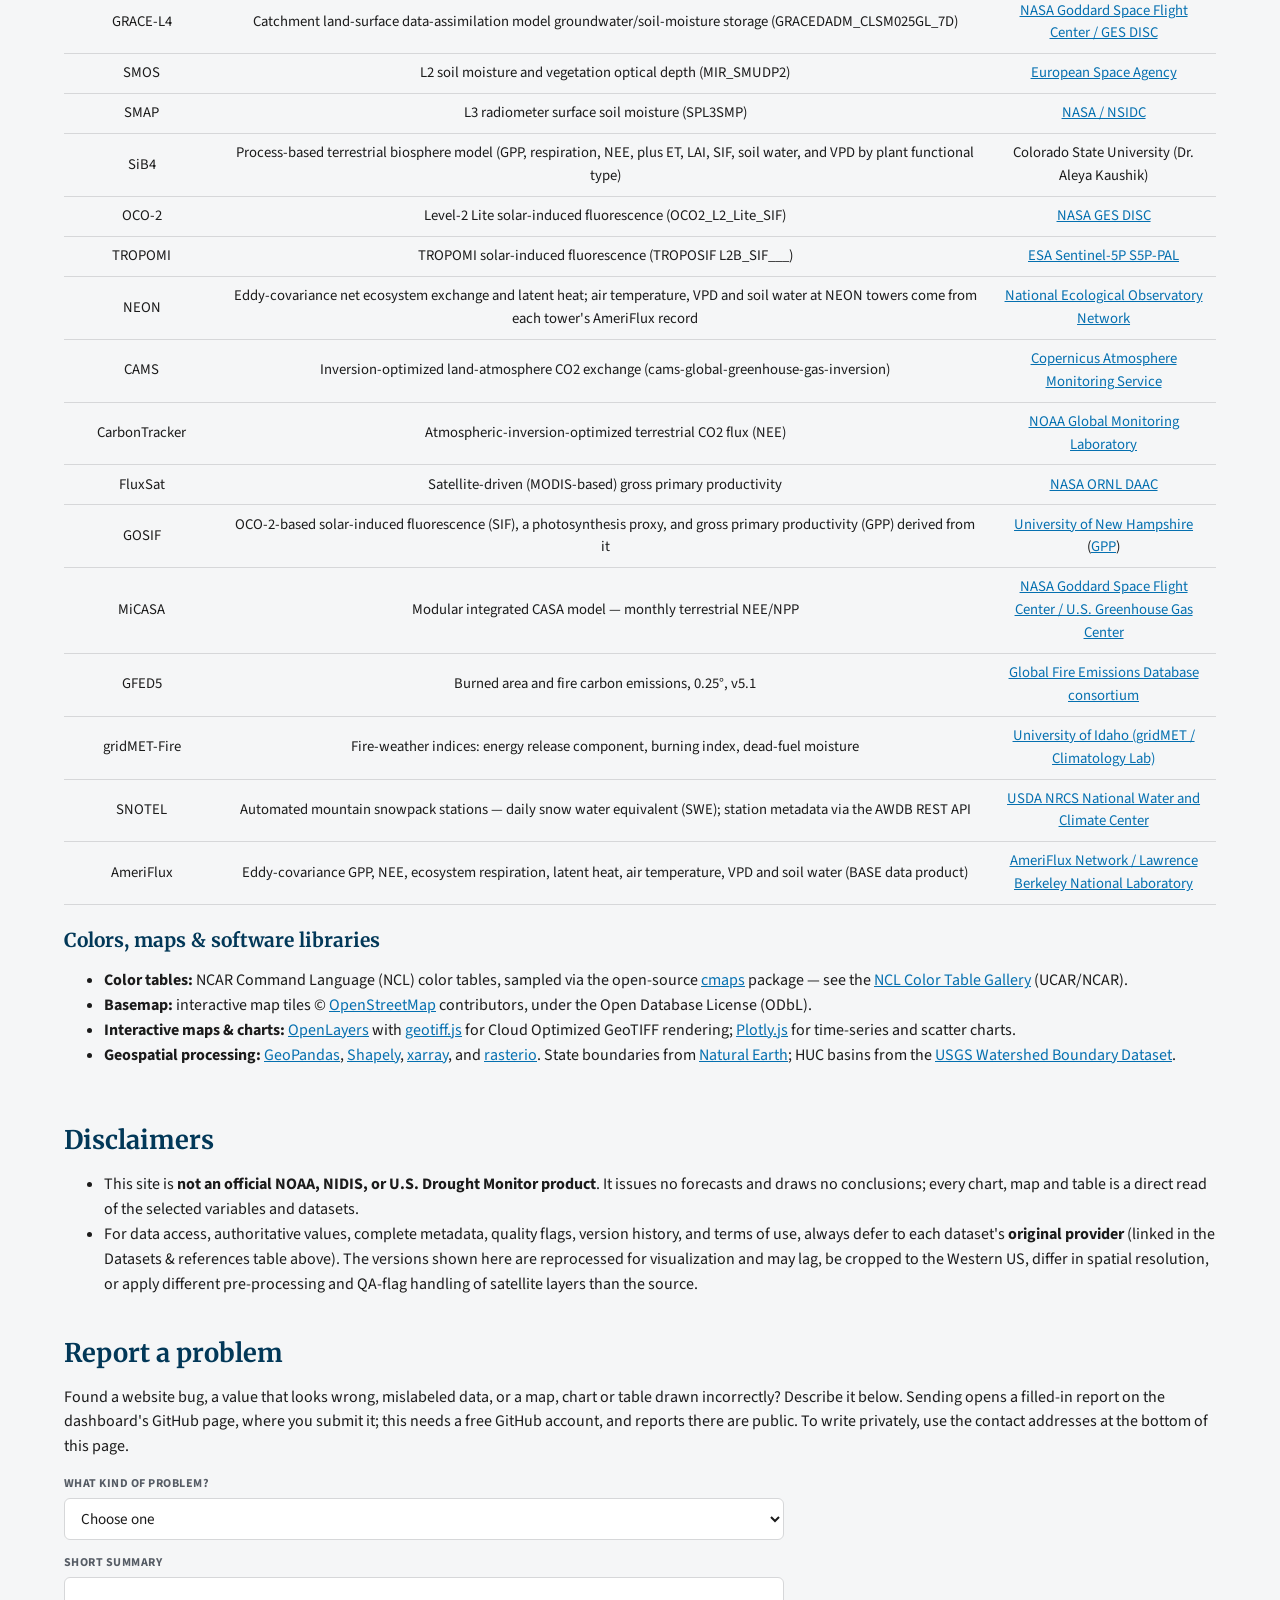
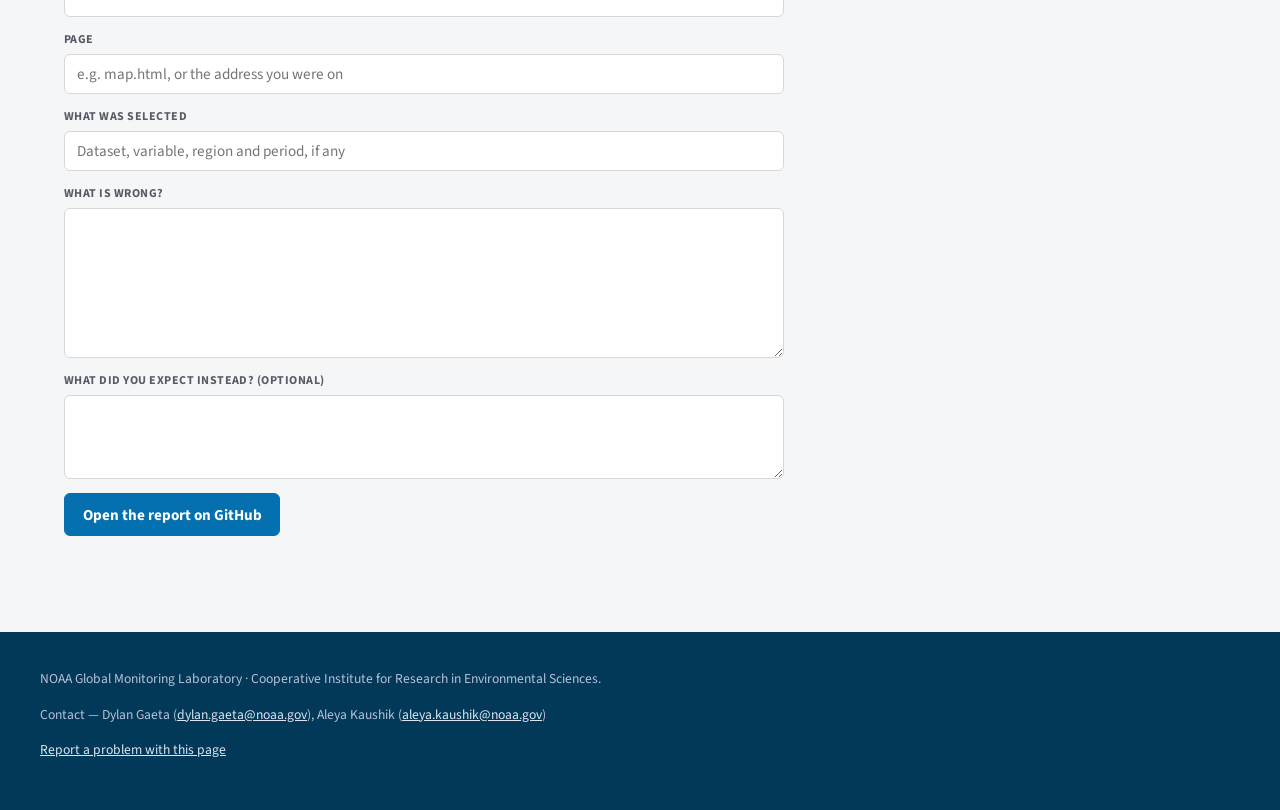
==== commit b5b6d3ac: "About: NOAA-20 is not used for the hybrid's LSWI" ====
--- a/about.html
+++ b/about.html
@@ -155,7 +155,7 @@
           <tr><td>Suomi NPP VIIRS (land-surface temperature)</td><td>VIIRS day/night land-surface temperature (VNP21C2)</td><td><a href="https://appeears.earthdatacloud.nasa.gov/" target="_blank" rel="noopener">NASA LP DAAC (AppEEARS)</a></td></tr>
           <tr><td>NOAA-20 VIIRS</td><td>The same vegetation indices (VJ113C1), land-surface temperature (VJ121C2), leaf area index (VJ115A2H) and gross primary productivity (VJ117A2GF, VJ117A2) from VIIRS on NOAA-20</td><td><a href="https://appeears.earthdatacloud.nasa.gov/" target="_blank" rel="noopener">NASA LP DAAC (AppEEARS)</a></td></tr>
           <tr><td>NOAA-21 VIIRS</td><td>The same vegetation indices (VJ213C1), land-surface temperature (VJ221C2), leaf area index (VJ215A2H) and gross primary productivity (VJ217A2GF, VJ217A2) from VIIRS on NOAA-21; monthly values only, since its record (from 2023) is too short for a baseline</td><td><a href="https://appeears.earthdatacloud.nasa.gov/" target="_blank" rel="noopener">NASA LP DAAC (AppEEARS)</a></td></tr>
-          <tr><td>MODIS&ndash;VIIRS hybrid</td><td>One monthly record per variable built for this study: the mean of every satellite record valid each month &mdash; Terra MODIS (to January 2020) and Aqua MODIS (to February 2021), each before its orbit starts to drift, and Suomi NPP, NOAA-20 and NOAA-21 VIIRS &mdash; each cross-calibrated to Terra MODIS over the years it overlaps Terra or a record already calibrated to it</td><td>Built from the NASA LP DAAC products above</td></tr>
+          <tr><td>MODIS&ndash;VIIRS hybrid</td><td>One monthly record per variable built for this study: the mean of every satellite record valid each month &mdash; Terra MODIS (to January 2020) and Aqua MODIS (to February 2021), each before its orbit starts to drift, and Suomi NPP, NOAA-20 and NOAA-21 VIIRS (NOAA-20 not for LSWI) &mdash; each cross-calibrated to Terra MODIS over the years it overlaps Terra or a record already calibrated to it</td><td>Built from the NASA LP DAAC products above</td></tr>
           <tr><td>GPCP</td><td>Global Precipitation Climatology Project monthly precipitation, 2.5&deg;</td><td><a href="https://www.ncei.noaa.gov/products/global-precipitation-climatology-project" target="_blank" rel="noopener">NOAA NCEI / University of Maryland</a></td></tr>
           <tr><td>GRACE-JPL-L3</td><td>Mascon terrestrial water-storage anomaly (TELLUS_GRAC-GRFO_MASCON_CRI_GRID_RL06.3_V4, DOI 10.5067/TEMSC-3JC634)</td><td><a href="https://podaac.jpl.nasa.gov/dataset/TELLUS_GRAC-GRFO_MASCON_CRI_GRID_RL06.3_V4" target="_blank" rel="noopener">NASA JPL / PO.DAAC</a></td></tr>
           <tr><td>GRACE-L4</td><td>Catchment land-surface data-assimilation model groundwater/soil-moisture storage (GRACEDADM_CLSM025GL_7D)</td><td><a href="https://earth.gsfc.nasa.gov/hydro/data/groundwater-and-soil-moisture-conditions-grace-data-assimilation" target="_blank" rel="noopener">NASA Goddard Space Flight Center / GES DISC</a></td></tr>
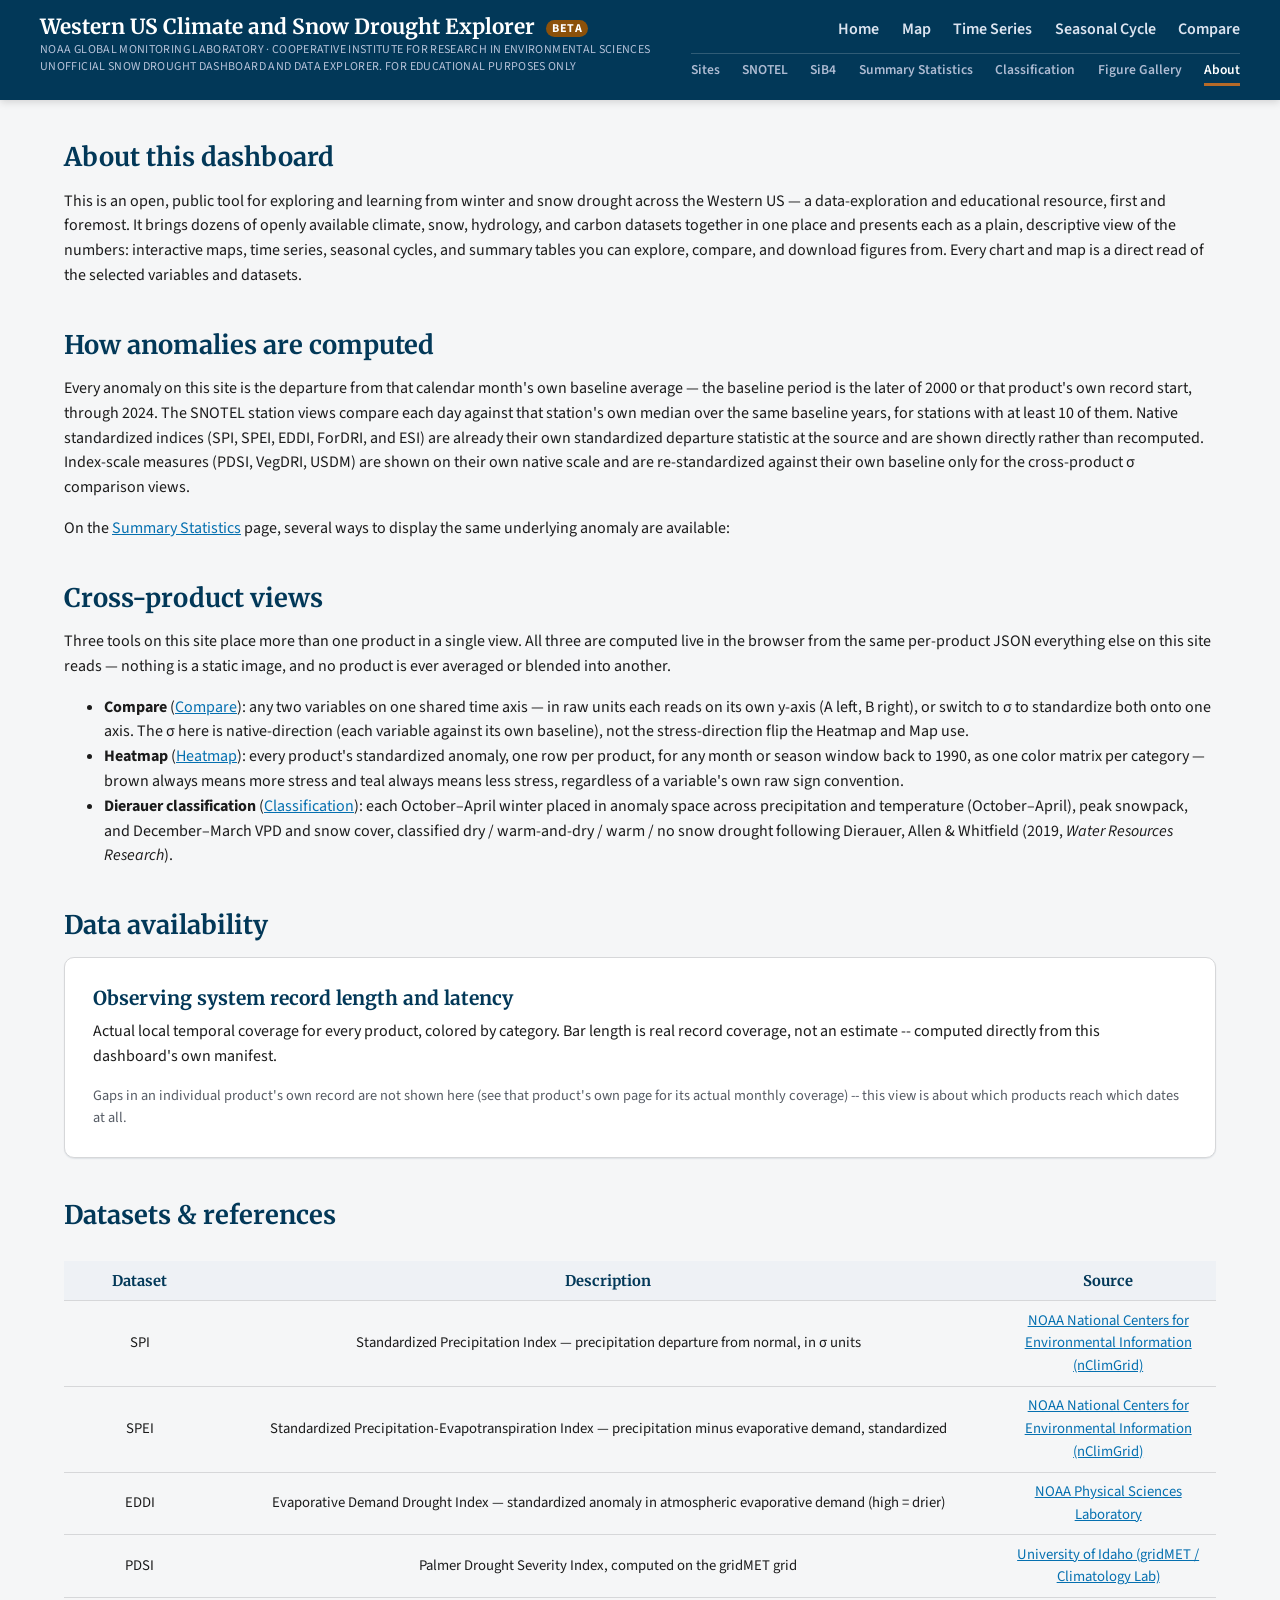
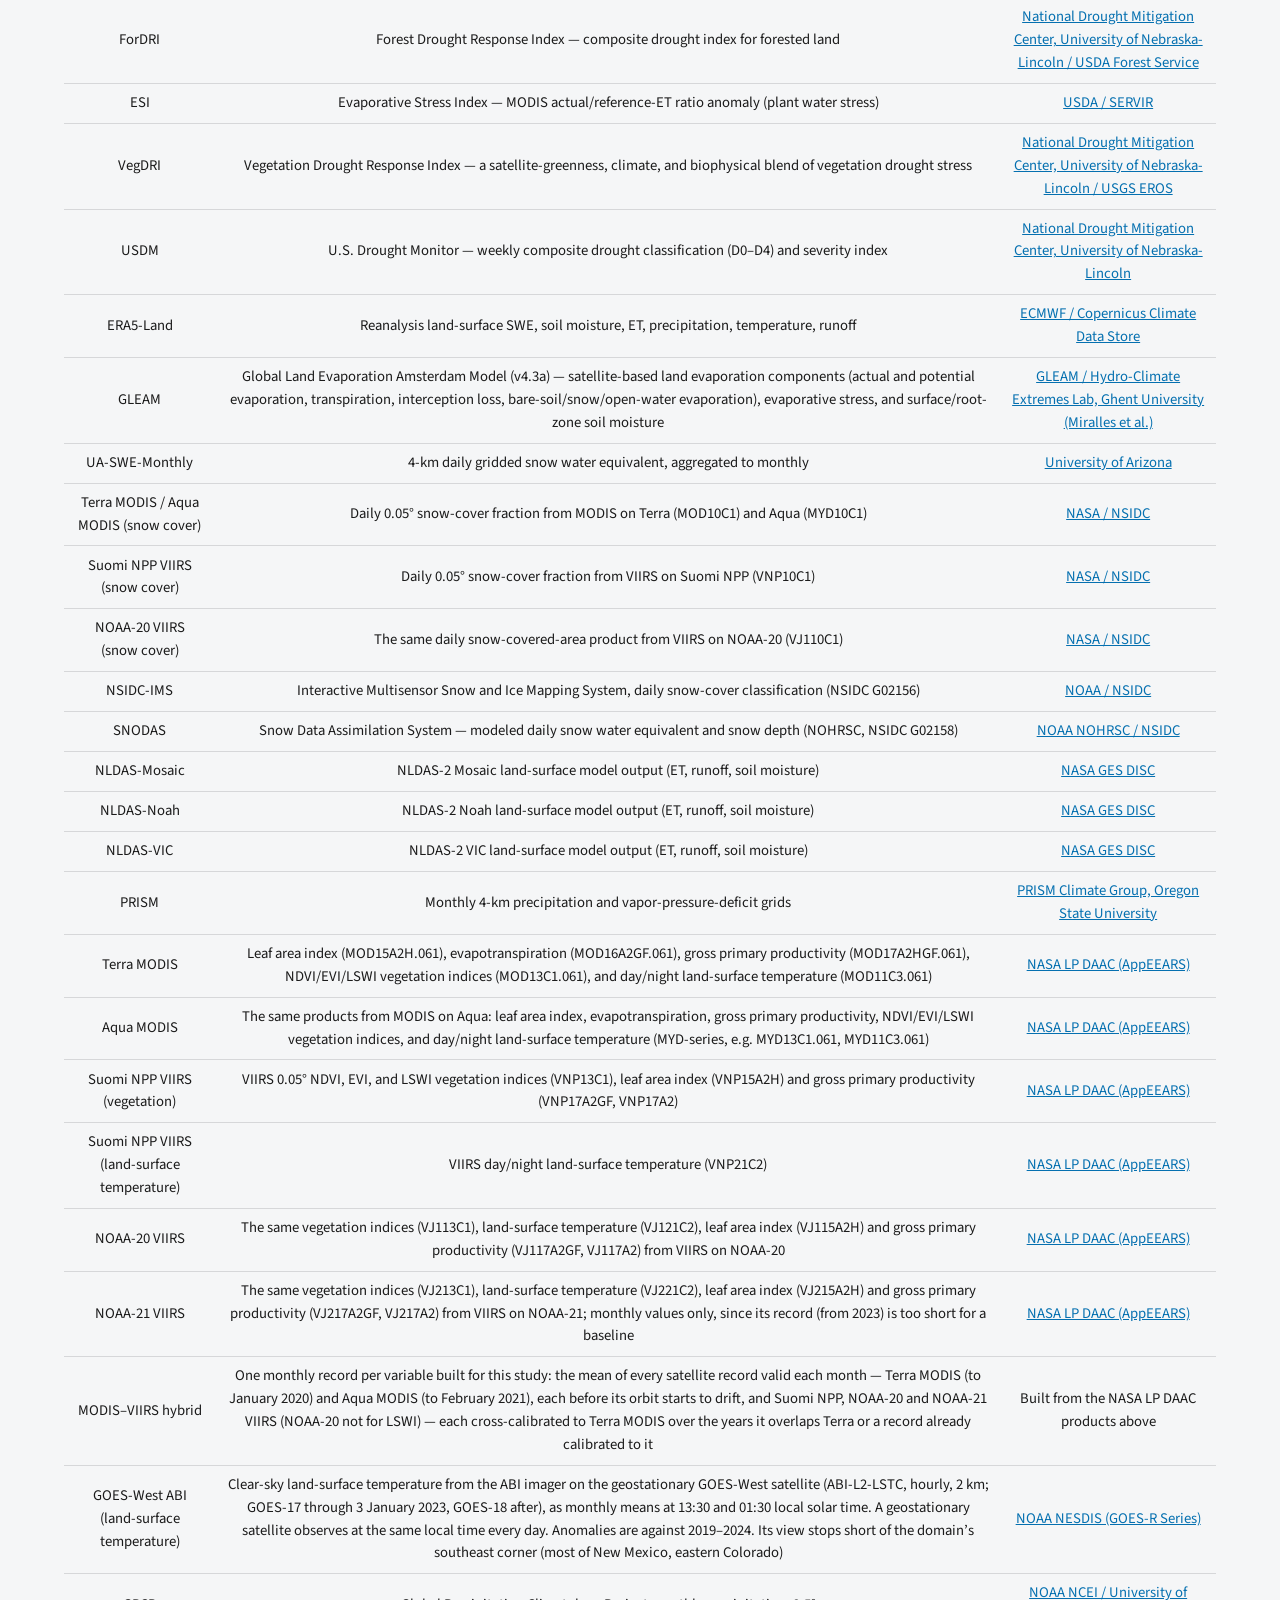
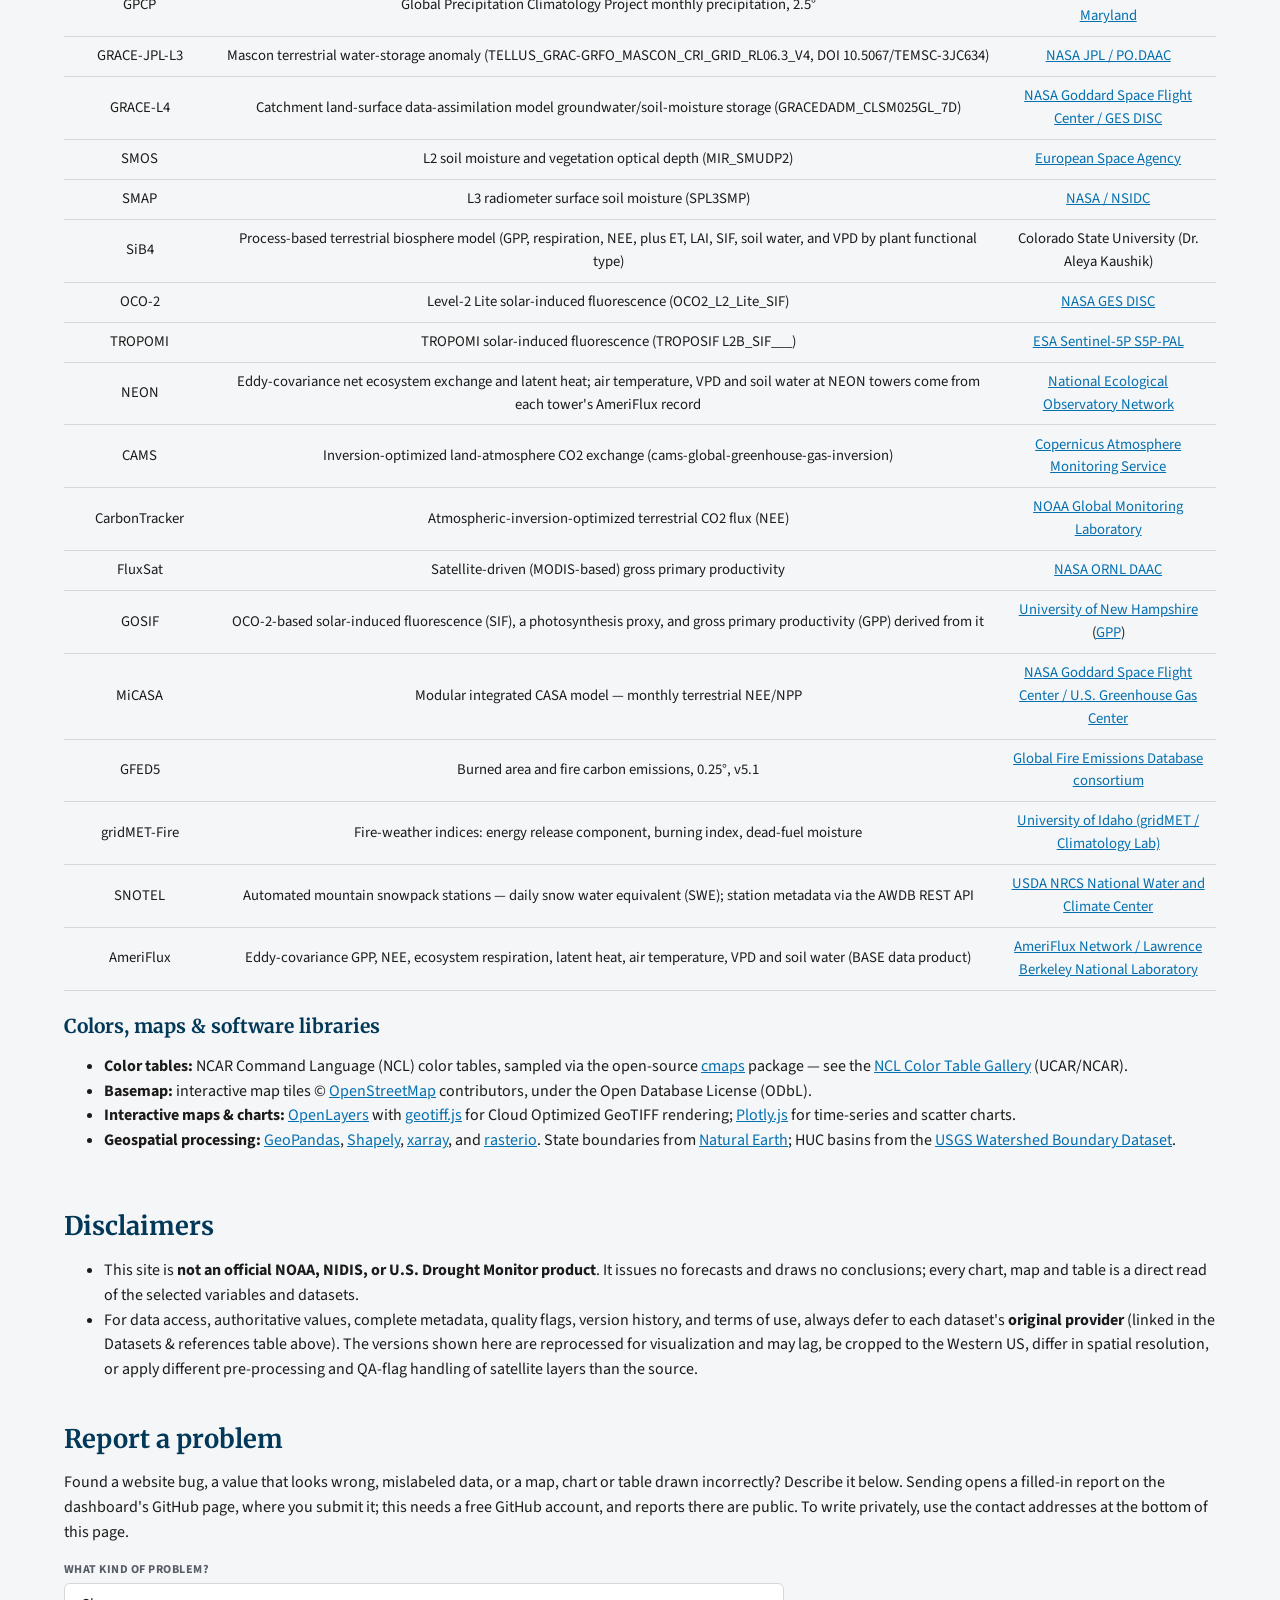
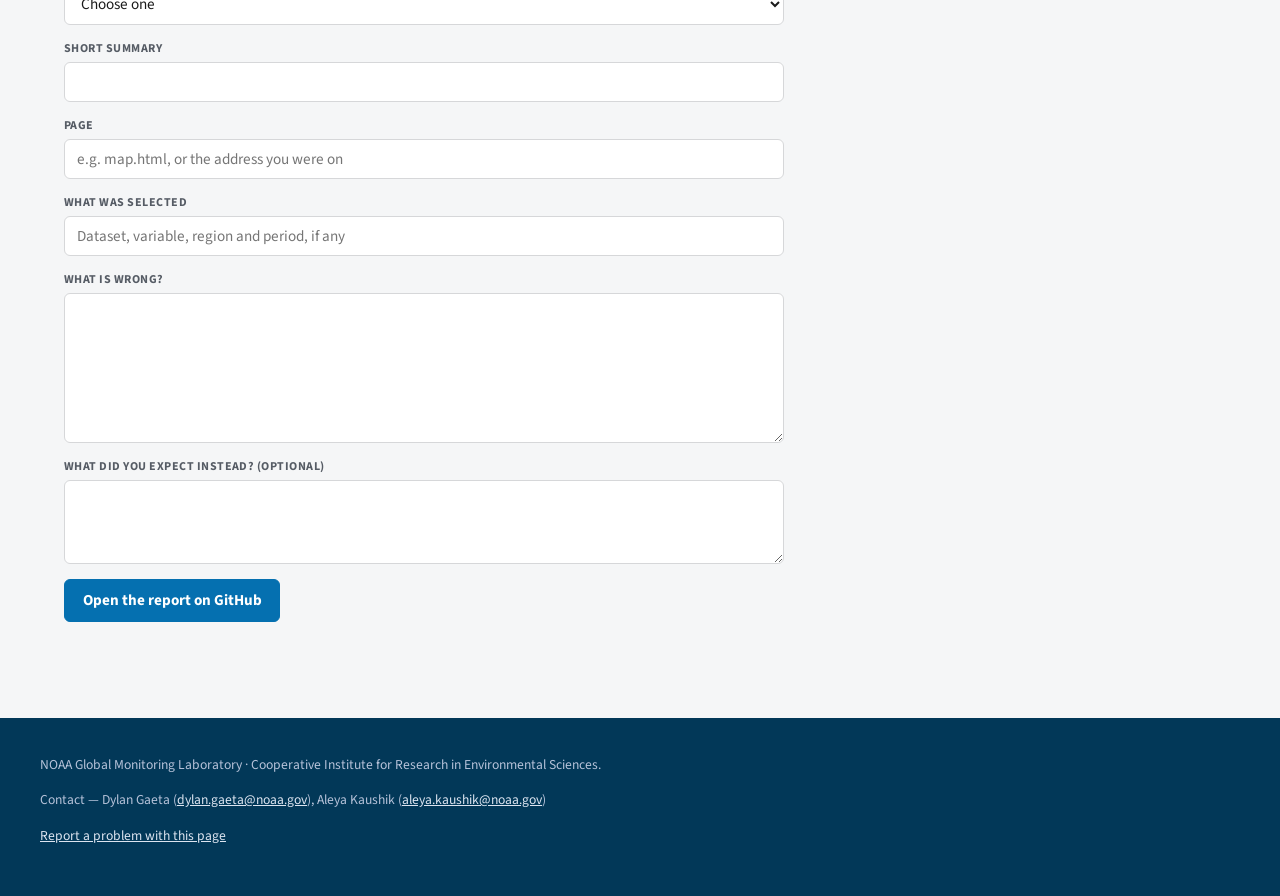
==== commit 68f29204: "Winter windows only; GOES-West ABI row and settings" ====
--- a/about.html
+++ b/about.html
@@ -156,6 +156,7 @@
           <tr><td>NOAA-20 VIIRS</td><td>The same vegetation indices (VJ113C1), land-surface temperature (VJ121C2), leaf area index (VJ115A2H) and gross primary productivity (VJ117A2GF, VJ117A2) from VIIRS on NOAA-20</td><td><a href="https://appeears.earthdatacloud.nasa.gov/" target="_blank" rel="noopener">NASA LP DAAC (AppEEARS)</a></td></tr>
           <tr><td>NOAA-21 VIIRS</td><td>The same vegetation indices (VJ213C1), land-surface temperature (VJ221C2), leaf area index (VJ215A2H) and gross primary productivity (VJ217A2GF, VJ217A2) from VIIRS on NOAA-21; monthly values only, since its record (from 2023) is too short for a baseline</td><td><a href="https://appeears.earthdatacloud.nasa.gov/" target="_blank" rel="noopener">NASA LP DAAC (AppEEARS)</a></td></tr>
           <tr><td>MODIS&ndash;VIIRS hybrid</td><td>One monthly record per variable built for this study: the mean of every satellite record valid each month &mdash; Terra MODIS (to January 2020) and Aqua MODIS (to February 2021), each before its orbit starts to drift, and Suomi NPP, NOAA-20 and NOAA-21 VIIRS (NOAA-20 not for LSWI) &mdash; each cross-calibrated to Terra MODIS over the years it overlaps Terra or a record already calibrated to it</td><td>Built from the NASA LP DAAC products above</td></tr>
+          <tr><td>GOES-West ABI (land-surface temperature)</td><td>Clear-sky land-surface temperature from the ABI imager on the geostationary GOES-West satellite (ABI-L2-LSTC, hourly, 2 km; GOES-17 through 3 January 2023, GOES-18 after), as monthly means at 13:30 and 01:30 local solar time. A geostationary satellite observes at the same local time every day. Anomalies are against 2019&ndash;2024. Its view stops short of the domain&rsquo;s southeast corner (most of New Mexico, eastern Colorado)</td><td><a href="https://www.goes-r.gov/products/baseline-LST.html" target="_blank" rel="noopener">NOAA NESDIS (GOES-R Series)</a></td></tr>
           <tr><td>GPCP</td><td>Global Precipitation Climatology Project monthly precipitation, 2.5&deg;</td><td><a href="https://www.ncei.noaa.gov/products/global-precipitation-climatology-project" target="_blank" rel="noopener">NOAA NCEI / University of Maryland</a></td></tr>
           <tr><td>GRACE-JPL-L3</td><td>Mascon terrestrial water-storage anomaly (TELLUS_GRAC-GRFO_MASCON_CRI_GRID_RL06.3_V4, DOI 10.5067/TEMSC-3JC634)</td><td><a href="https://podaac.jpl.nasa.gov/dataset/TELLUS_GRAC-GRFO_MASCON_CRI_GRID_RL06.3_V4" target="_blank" rel="noopener">NASA JPL / PO.DAAC</a></td></tr>
           <tr><td>GRACE-L4</td><td>Catchment land-surface data-assimilation model groundwater/soil-moisture storage (GRACEDADM_CLSM025GL_7D)</td><td><a href="https://earth.gsfc.nasa.gov/hydro/data/groundwater-and-soil-moisture-conditions-grace-data-assimilation" target="_blank" rel="noopener">NASA Goddard Space Flight Center / GES DISC</a></td></tr>
